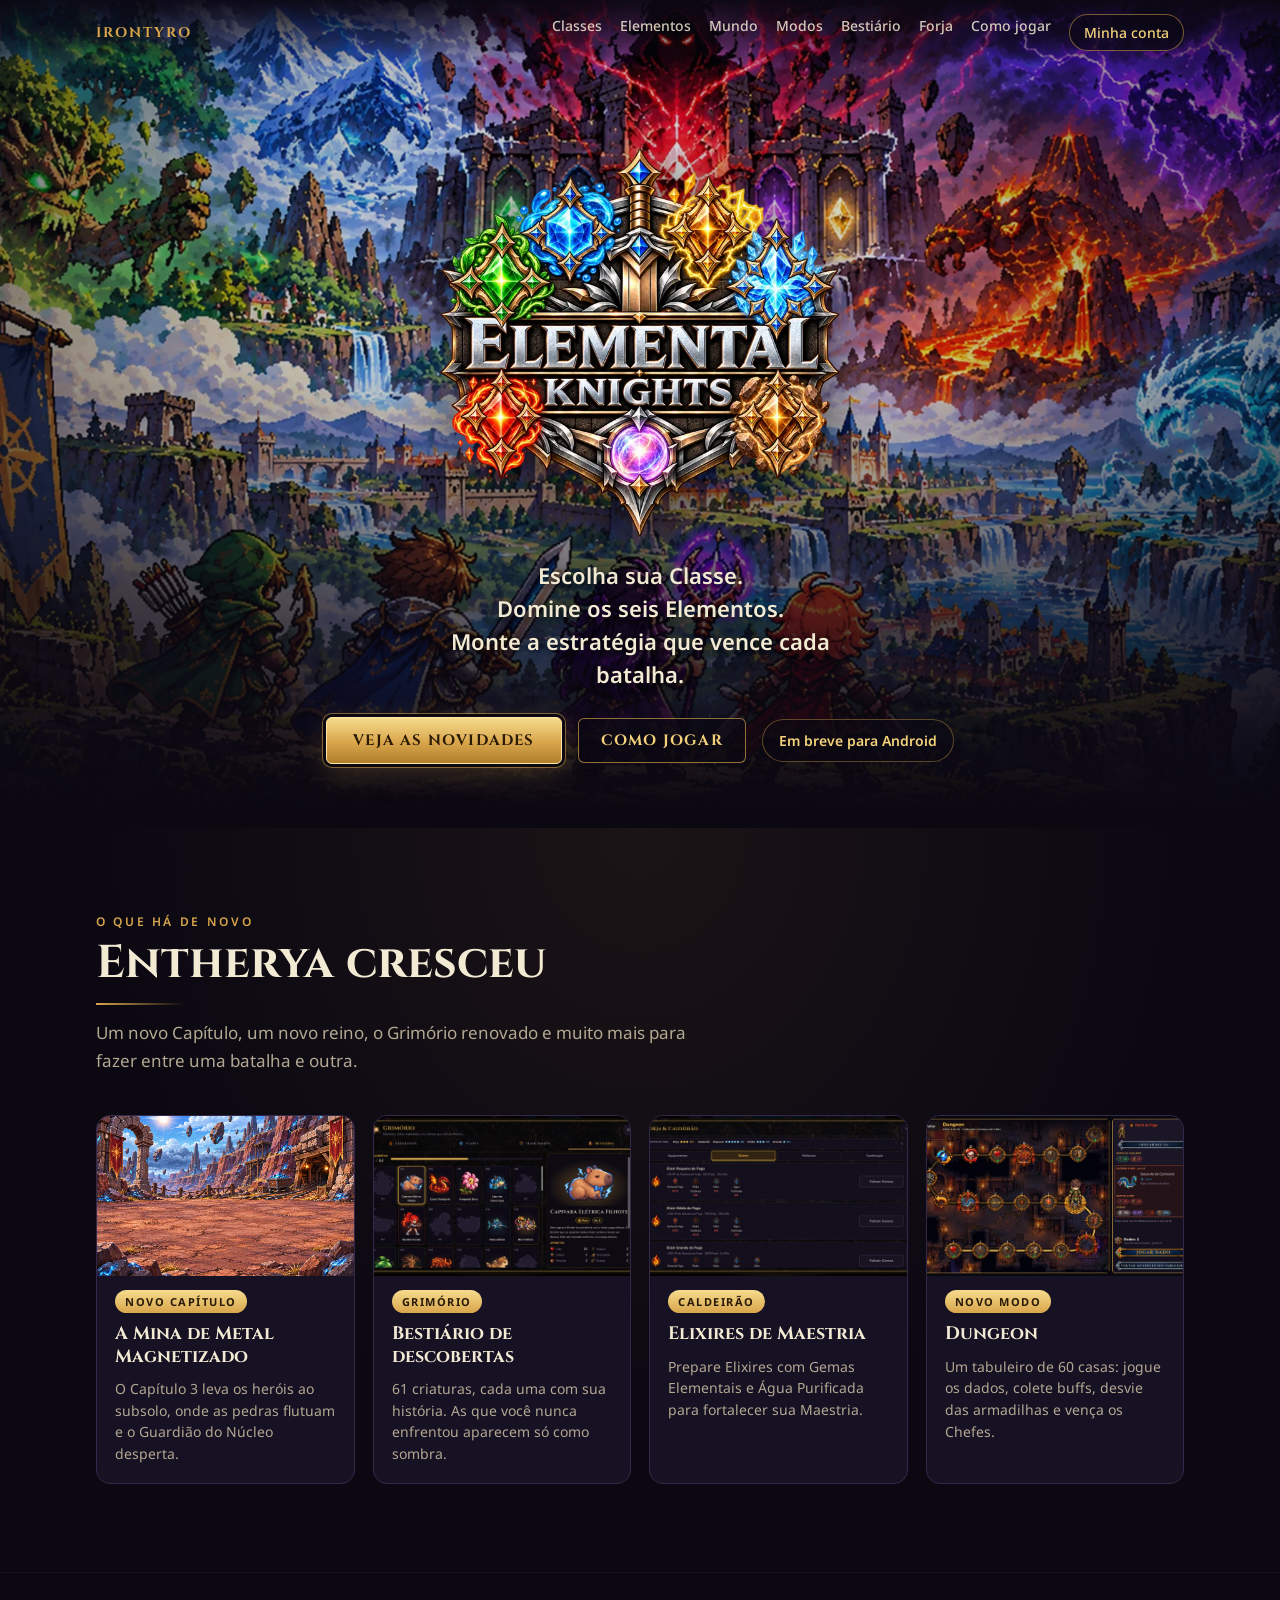
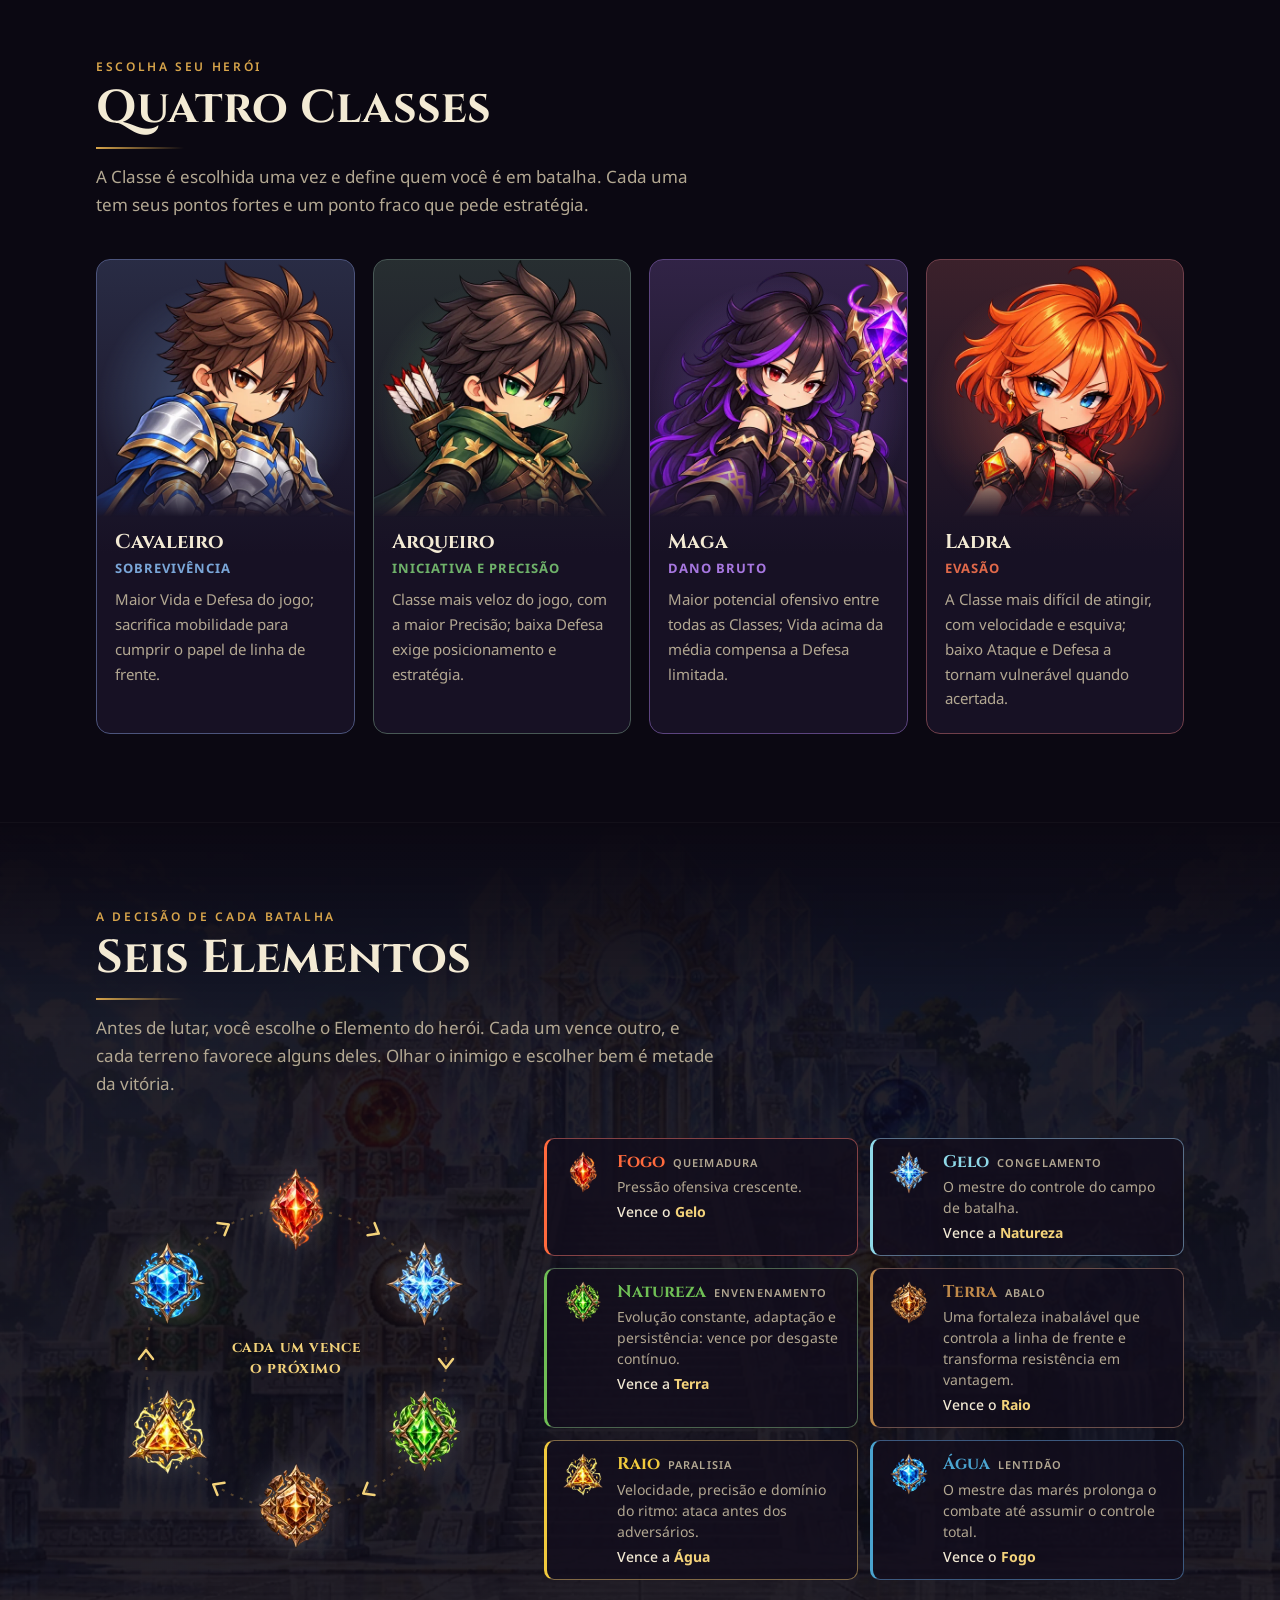
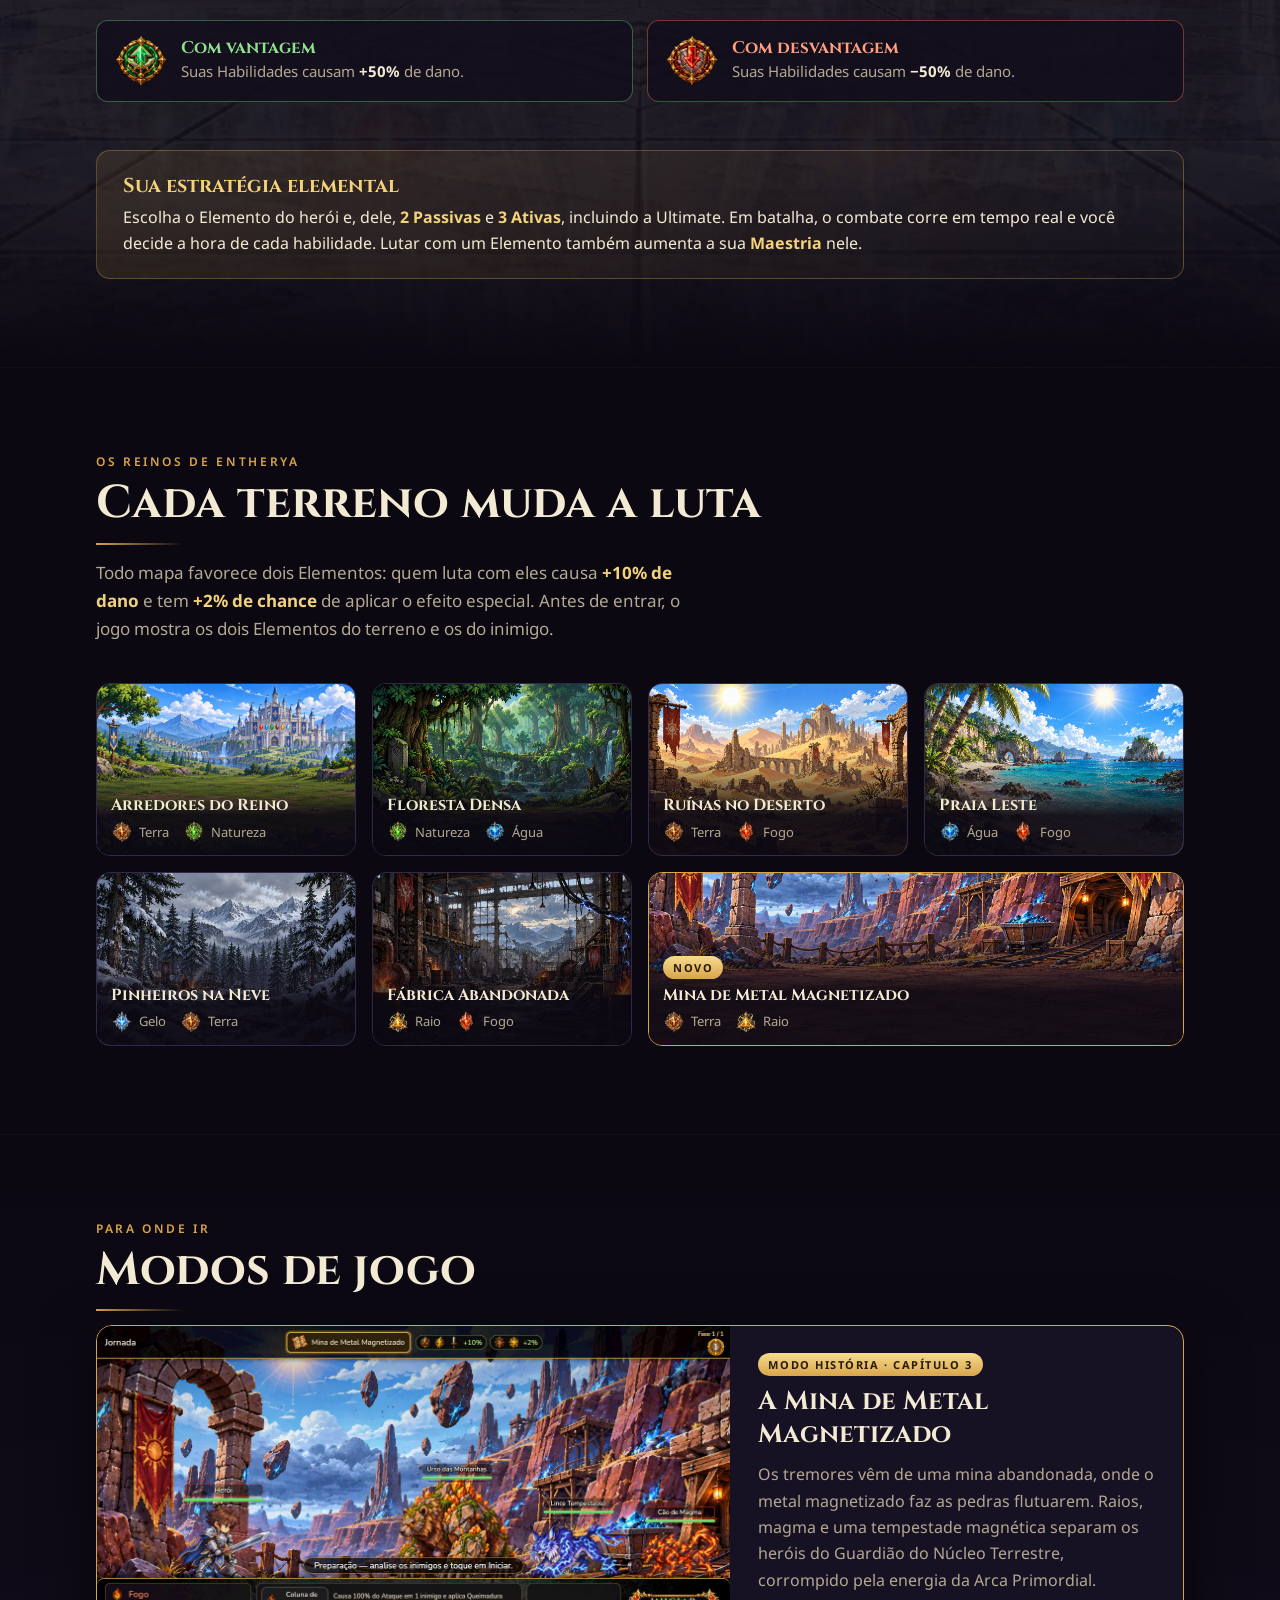
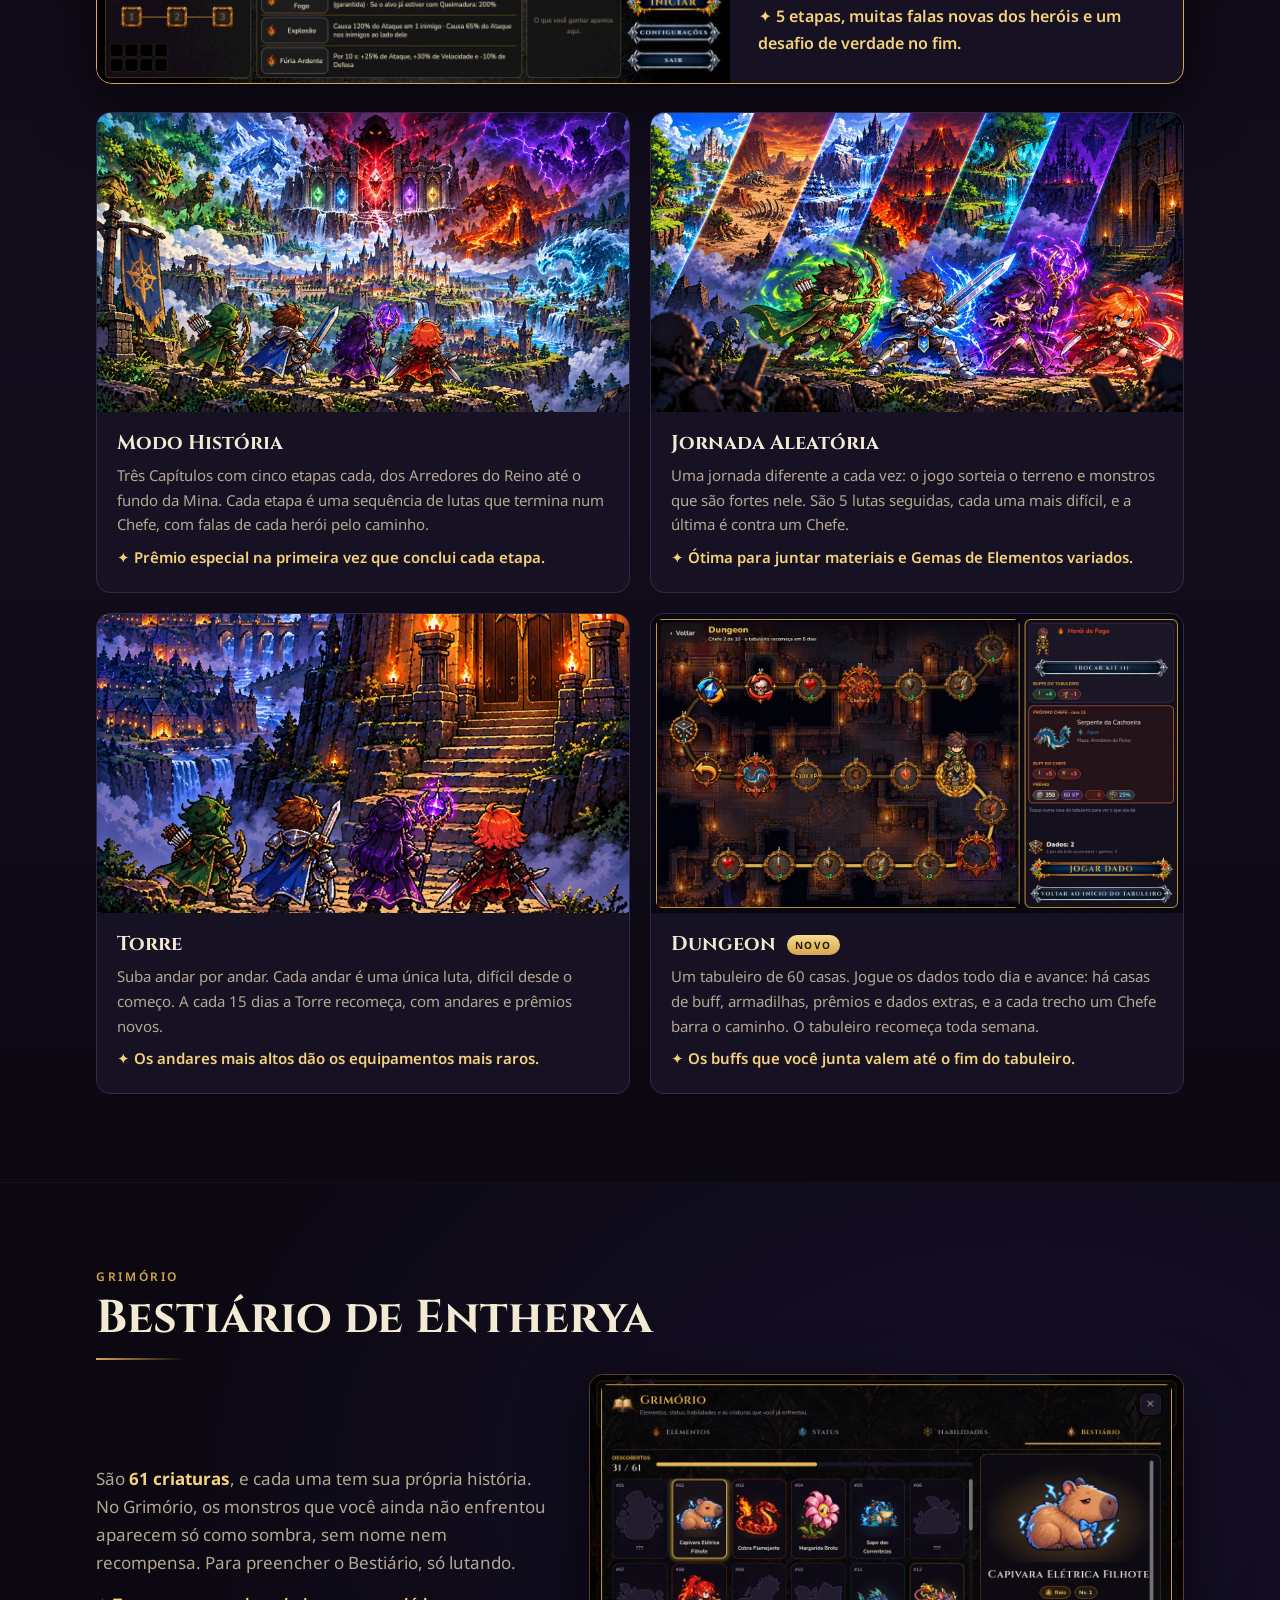
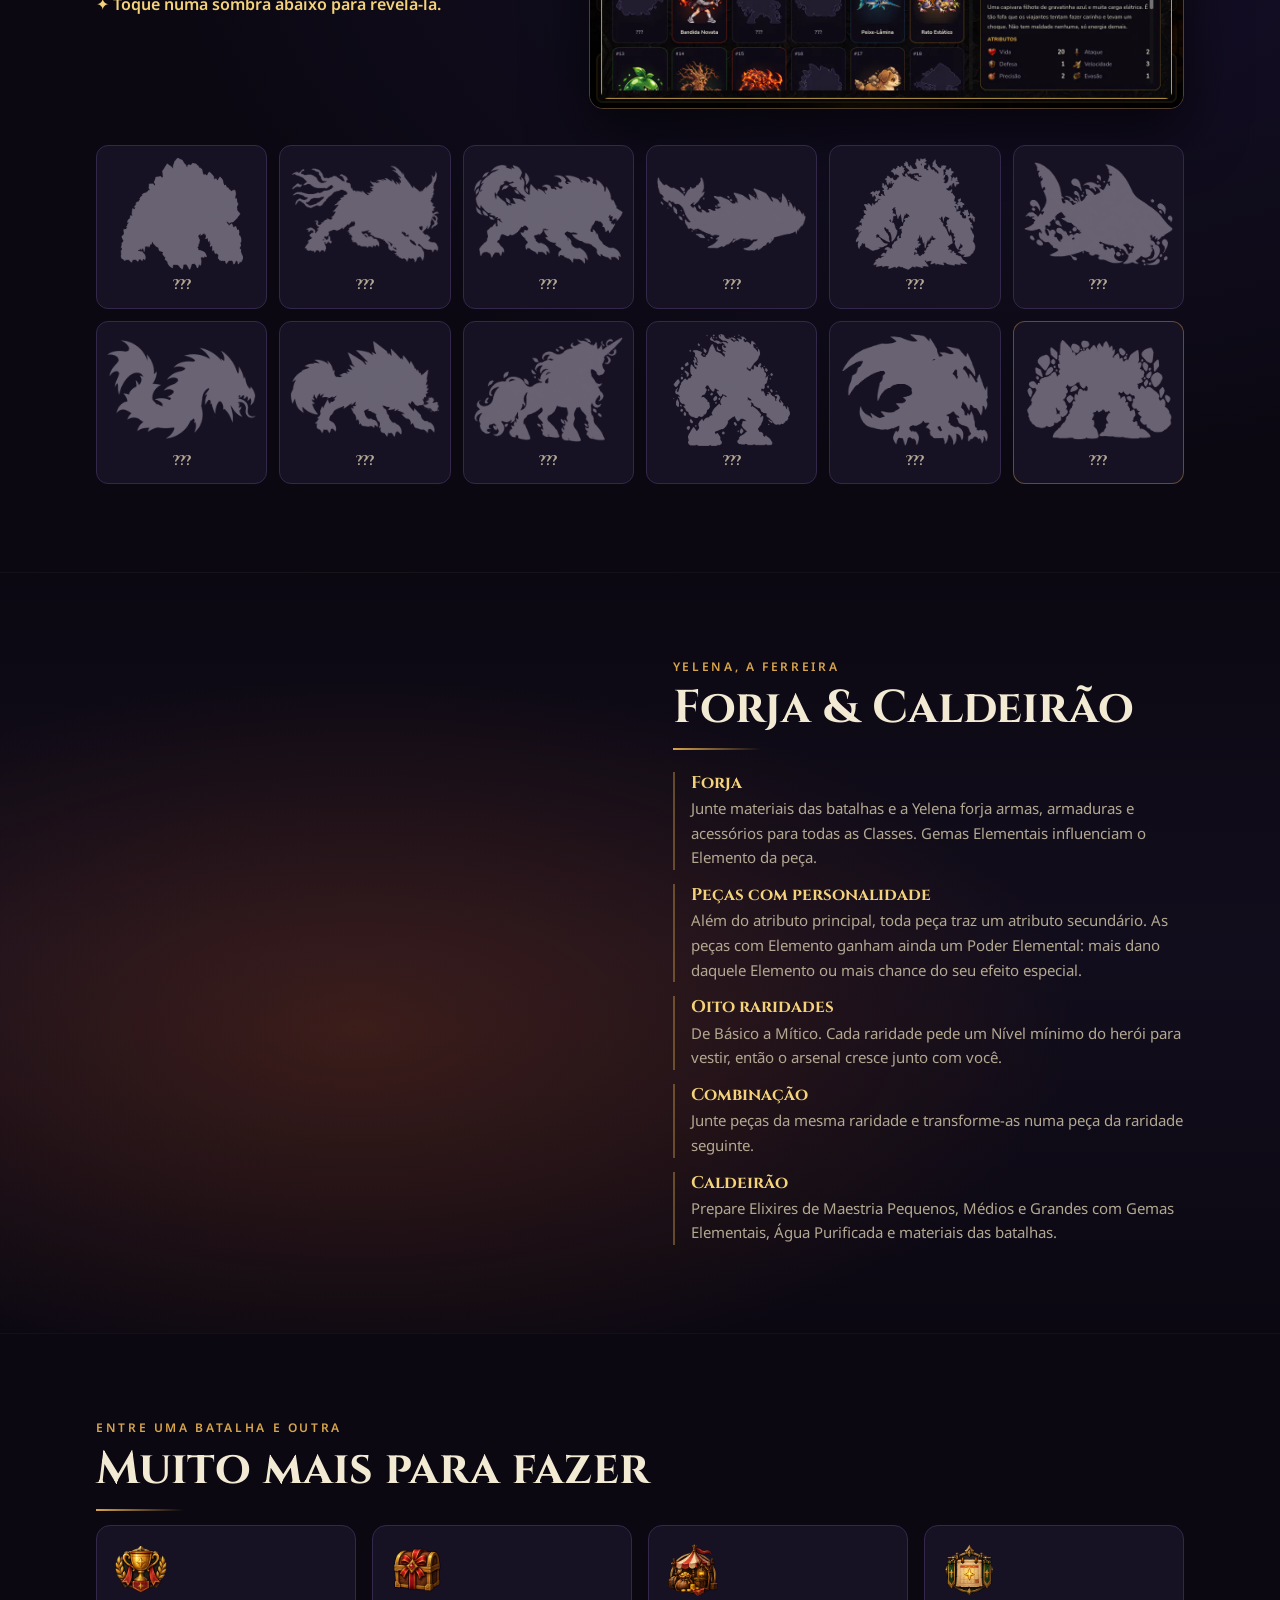
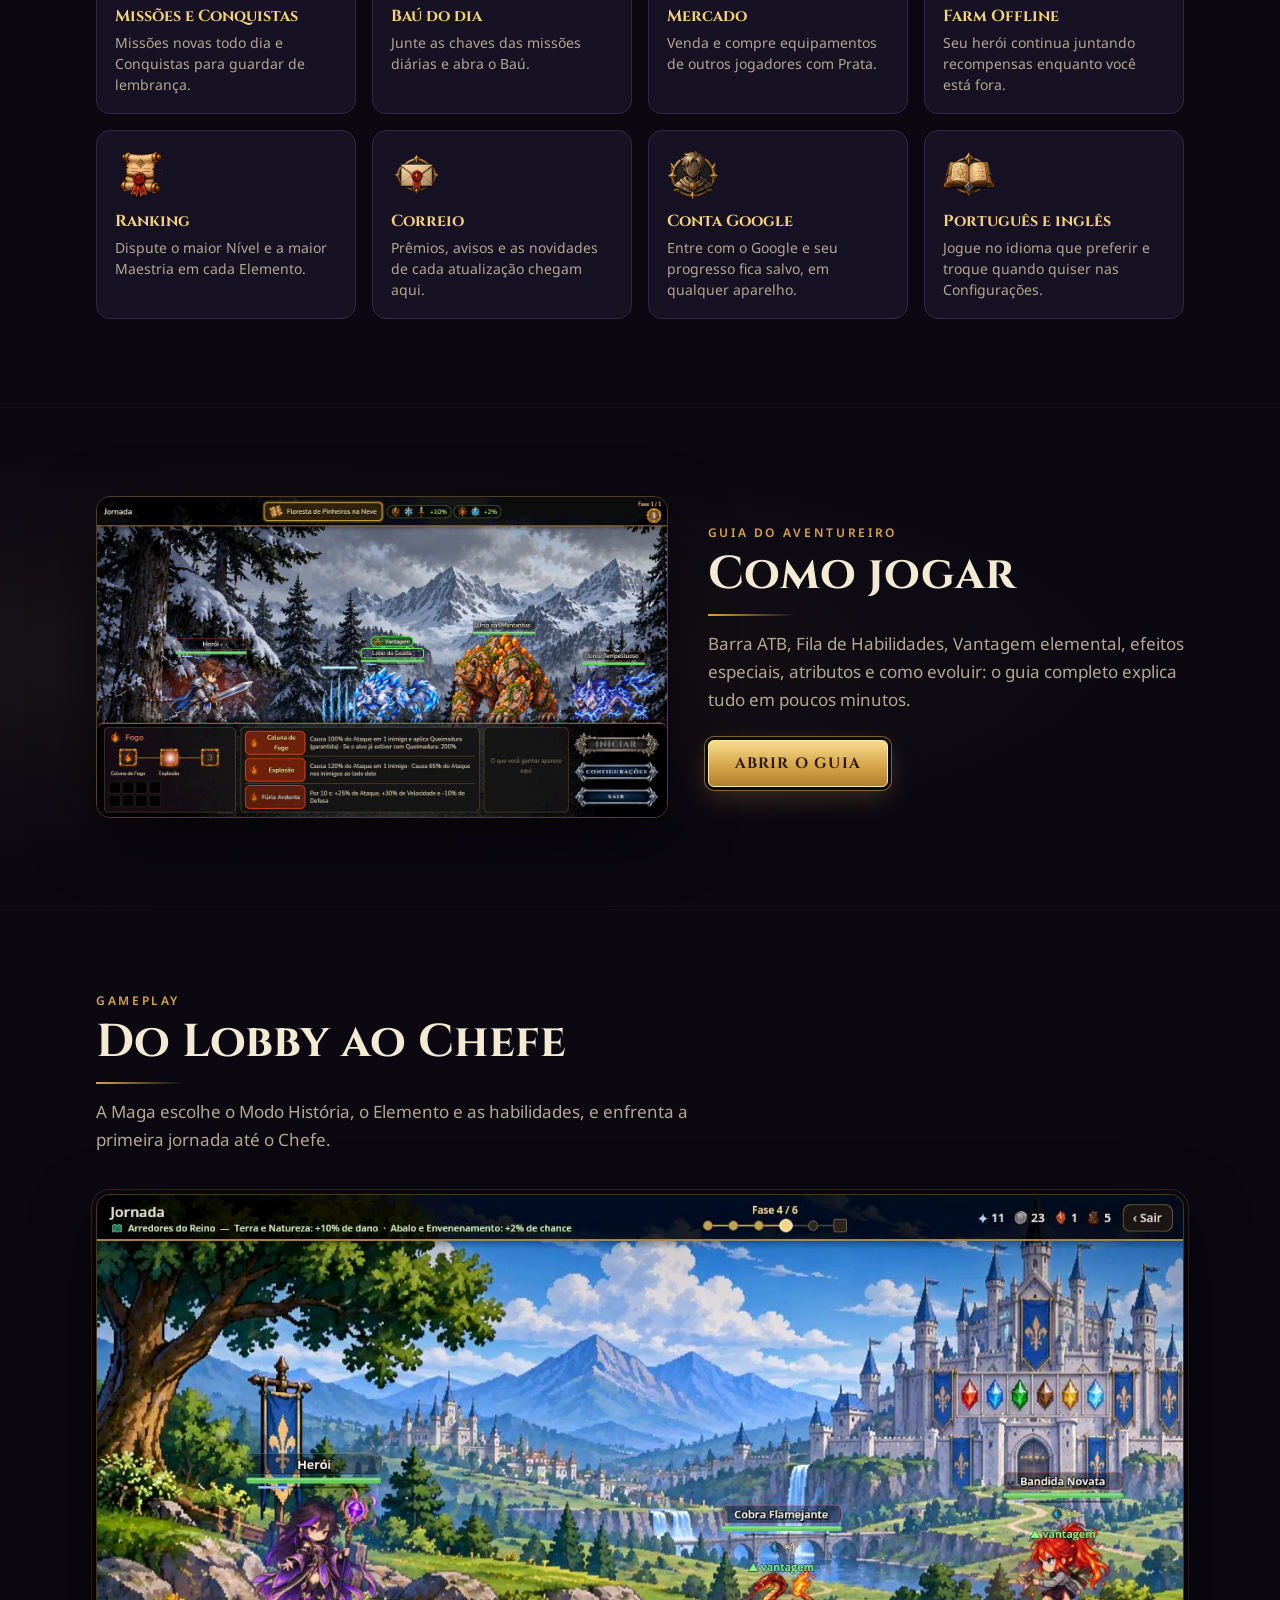
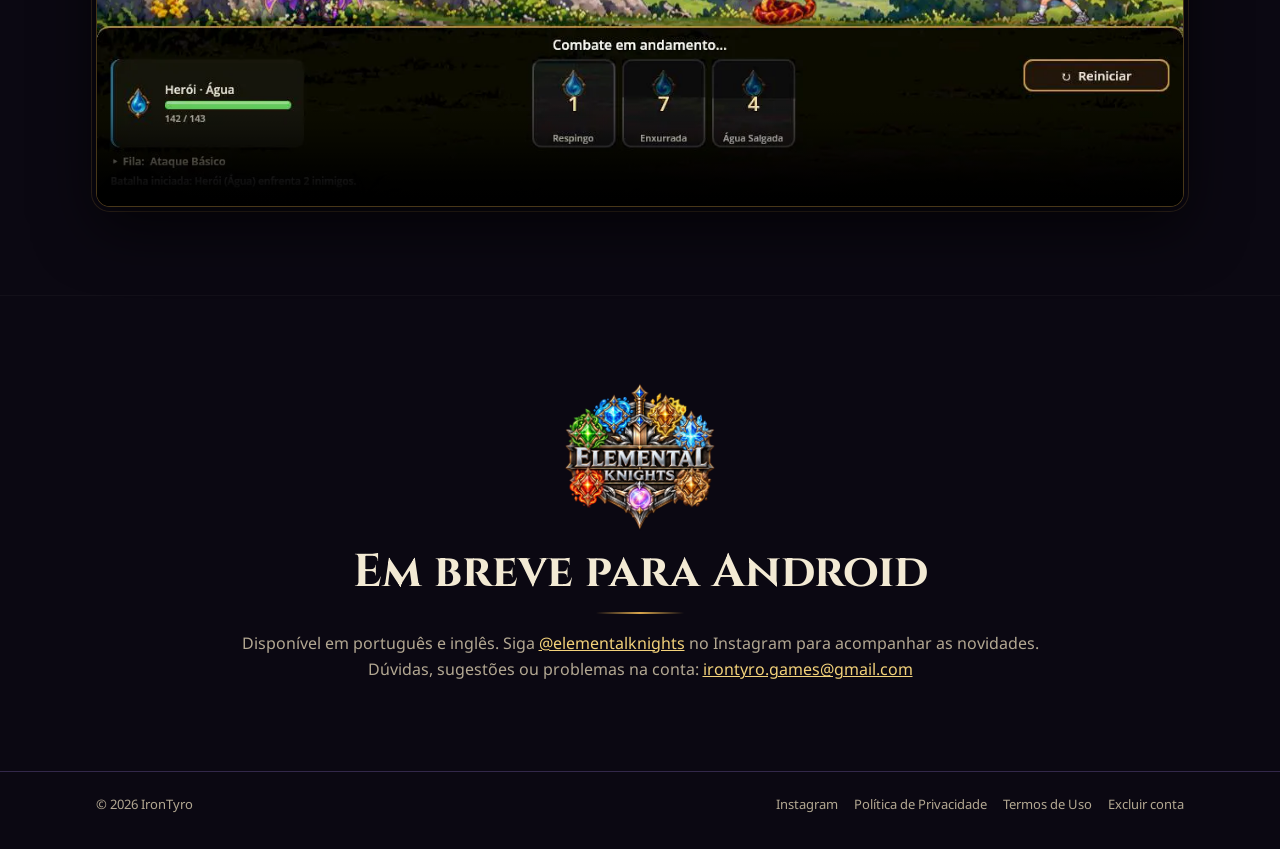
==== index.html @ 6a823ca9 "Site do Elemental Knights em elementalknights.com.br Cópia de irontyro.github.io/elemental-knights/ " ====
<!doctype html>
<html lang="pt-BR">
<head>
<meta charset="utf-8">
<meta name="viewport" content="width=device-width, initial-scale=1">
<title>Elemental Knights</title>
<meta name="description" content="Elemental Knights — RPG estratégico para Android. Escolha sua Classe, domine os seis Elementos, explore os reinos de Entherya e descubra cada criatura do Bestiário. Um jogo da IronTyro.">
<meta property="og:title" content="Elemental Knights">
<meta property="og:description" content="Escolha sua Classe, domine os seis Elementos e explore os reinos de Entherya. Um jogo da IronTyro.">
<meta property="og:image" content="https://elementalknights.com.br/img/keyart.webp">
<meta name="theme-color" content="#0b0812">
<link rel="icon" type="image/png" href="img/favicon.png">
<link rel="preconnect" href="https://fonts.googleapis.com">
<link rel="preconnect" href="https://fonts.gstatic.com" crossorigin>
<link rel="stylesheet" href="https://fonts.googleapis.com/css2?family=Cinzel:wght@600;700;900&family=Noto+Sans:wght@400;500;600;700&display=swap">
<link rel="stylesheet" href="ek.css?v=6">
</head>
<body>

<header class="topbar">
  <div class="wrap topbar-in">
    <a class="studio" href="https://irontyro.github.io/">IronTyro</a>
    <nav aria-label="Seções">
      <a href="#classes">Classes</a>
      <a href="#elementos">Elementos</a>
      <a href="#mundo">Mundo</a>
      <a href="#modos">Modos</a>
      <a href="#bestiario">Bestiário</a>
      <a href="#forja">Forja</a>
      <a href="como-jogar.html">Como jogar</a>
      <a class="nav-acct" href="conta/">Minha conta</a>
    </nav>
  </div>
</header>

<section class="hero" aria-label="Elemental Knights">
  <div class="hero-art" role="img" aria-label="Os quatro heróis diante dos reinos elementais"></div>
  <div class="hero-shade"></div>
  <div class="wrap hero-in">
    <img class="logo" src="img/logo.webp" width="640" height="629" alt="Elemental Knights">
    <p class="tagline">Escolha sua Classe. Domine os seis Elementos.<br>Monte a estratégia que vence cada batalha.</p>
    <div class="cta-row">
      <a class="cta" href="#novidades">Veja as novidades</a>
      <a class="cta-ghost" href="como-jogar.html">Como jogar</a>
      <span class="soon">Em breve para Android</span>
    </div>
  </div>
</section>

<main>

  <section id="novidades" class="band band-news">
    <div class="wrap">
      <p class="eyebrow">O que há de novo</p>
      <h2>Entherya cresceu</h2>
      <p class="intro">Um novo Capítulo, um novo reino, o Grimório renovado e muito mais para fazer entre uma batalha e outra.</p>
      <div class="news">
        <a class="news-card" href="#capitulo3">
          <img src="img/mapa_minametalmagnetizado.webp" alt="" loading="lazy">
          <span class="tag">Novo capítulo</span>
          <h3>A Mina de Metal Magnetizado</h3>
          <p>O Capítulo 3 leva os heróis ao subsolo, onde as pedras flutuam e o Guardião do Núcleo desperta.</p>
        </a>
        <a class="news-card" href="#bestiario">
          <img src="img/tela_best_grimorio.webp" alt="" loading="lazy">
          <span class="tag">Grimório</span>
          <h3>Bestiário de descobertas</h3>
          <p>61 criaturas, cada uma com sua história. As que você nunca enfrentou aparecem só como sombra.</p>
        </a>
        <a class="news-card" href="#forja">
          <img src="img/tela_elix_forja.webp" alt="" loading="lazy">
          <span class="tag">Caldeirão</span>
          <h3>Elixires de Maestria</h3>
          <p>Prepare Elixires com Gemas Elementais e Água Purificada para fortalecer sua Maestria.</p>
        </a>
        <a class="news-card" href="#modos">
          <img src="img/tela_dungeon_board.webp" alt="" loading="lazy">
          <span class="tag">Novo modo</span>
          <h3>Dungeon</h3>
          <p>Um tabuleiro de 60 casas: jogue os dados, colete buffs, desvie das armadilhas e vença os Chefes.</p>
        </a>
      </div>
    </div>
  </section>

  <section id="classes" class="band">
    <div class="wrap">
      <p class="eyebrow">Escolha seu herói</p>
      <h2>Quatro Classes</h2>
      <p class="intro">A Classe é escolhida uma vez e define quem você é em batalha. Cada uma tem seus pontos fortes e um ponto fraco que pede estratégia.</p>
      <div class="classes">
        <article class="hero-card" tabindex="0" style="--c:#7aa6d8">
          <div class="hero-pic"><img class="serio" src="img/busto_cavaleiro_serio.webp" alt="Cavaleiro" loading="lazy"><img class="alegre" src="img/busto_cavaleiro_alegre.webp" alt="" loading="lazy"></div>
          <h3>Cavaleiro</h3>
          <p class="role">Sobrevivência</p>
          <p>Maior Vida e Defesa do jogo; sacrifica mobilidade para cumprir o papel de linha de frente.</p>
        </article>
        <article class="hero-card" tabindex="0" style="--c:#6fb26a">
          <div class="hero-pic"><img class="serio" src="img/busto_arqueiro_serio.webp" alt="Arqueiro" loading="lazy"><img class="alegre" src="img/busto_arqueiro_alegre.webp" alt="" loading="lazy"></div>
          <h3>Arqueiro</h3>
          <p class="role">Iniciativa e precisão</p>
          <p>Classe mais veloz do jogo, com a maior Precisão; baixa Defesa exige posicionamento e estratégia.</p>
        </article>
        <article class="hero-card" tabindex="0" style="--c:#a777e0">
          <div class="hero-pic"><img class="serio" src="img/busto_maga_serio.webp" alt="Maga" loading="lazy"><img class="alegre" src="img/busto_maga_alegre.webp" alt="" loading="lazy"></div>
          <h3>Maga</h3>
          <p class="role">Dano bruto</p>
          <p>Maior potencial ofensivo entre todas as Classes; Vida acima da média compensa a Defesa limitada.</p>
        </article>
        <article class="hero-card" tabindex="0" style="--c:#e0694a">
          <div class="hero-pic"><img class="serio" src="img/busto_ladra_serio.webp" alt="Ladra" loading="lazy"><img class="alegre" src="img/busto_ladra_alegre.webp" alt="" loading="lazy"></div>
          <h3>Ladra</h3>
          <p class="role">Evasão</p>
          <p>A Classe mais difícil de atingir, com velocidade e esquiva; baixo Ataque e Defesa a tornam vulnerável quando acertada.</p>
        </article>
      </div>
    </div>
  </section>

  <section id="elementos" class="band band-temple">
    <div class="wrap">
      <p class="eyebrow">A decisão de cada batalha</p>
      <h2>Seis Elementos</h2>
      <p class="intro">Antes de lutar, você escolhe o Elemento do herói. Cada um vence outro, e cada terreno favorece alguns deles. Olhar o inimigo e escolher bem é metade da vitória.</p>

      <div class="elements">
        <div class="ring" aria-hidden="true">
          <svg class="ring-arrows" viewBox="0 0 400 400">
            <circle cx="200" cy="200" r="150" />
            <g class="chev">
              <path d="M0 -7 L9 0 L0 7" transform="rotate(30 200 200) translate(200 50)"/>
              <path d="M0 -7 L9 0 L0 7" transform="rotate(90 200 200) translate(200 50)"/>
              <path d="M0 -7 L9 0 L0 7" transform="rotate(150 200 200) translate(200 50)"/>
              <path d="M0 -7 L9 0 L0 7" transform="rotate(210 200 200) translate(200 50)"/>
              <path d="M0 -7 L9 0 L0 7" transform="rotate(270 200 200) translate(200 50)"/>
              <path d="M0 -7 L9 0 L0 7" transform="rotate(330 200 200) translate(200 50)"/>
            </g>
          </svg>
          <img class="gem g0" src="img/gema_fogo.webp" alt="">
          <img class="gem g1" src="img/gema_gelo.webp" alt="">
          <img class="gem g2" src="img/gema_natureza.webp" alt="">
          <img class="gem g3" src="img/gema_terra.webp" alt="">
          <img class="gem g4" src="img/gema_raio.webp" alt="">
          <img class="gem g5" src="img/gema_agua.webp" alt="">
          <p class="ring-hint">cada um vence<br>o próximo</p>
        </div>

        <ul class="el-list">
          <li style="--e:#ff6a3d"><img src="img/gema_fogo.webp" alt="" loading="lazy"><div><h3>Fogo <span>Queimadura</span></h3><p>Pressão ofensiva crescente.</p><p class="beats">Vence o <b>Gelo</b></p></div></li>
          <li style="--e:#8fd9e8"><img src="img/gema_gelo.webp" alt="" loading="lazy"><div><h3>Gelo <span>Congelamento</span></h3><p>O mestre do controle do campo de batalha.</p><p class="beats">Vence a <b>Natureza</b></p></div></li>
          <li style="--e:#6fbf55"><img src="img/gema_natureza.webp" alt="" loading="lazy"><div><h3>Natureza <span>Envenenamento</span></h3><p>Evolução constante, adaptação e persistência: vence por desgaste contínuo.</p><p class="beats">Vence a <b>Terra</b></p></div></li>
          <li style="--e:#c08a4a"><img src="img/gema_terra.webp" alt="" loading="lazy"><div><h3>Terra <span>Abalo</span></h3><p>Uma fortaleza inabalável que controla a linha de frente e transforma resistência em vantagem.</p><p class="beats">Vence o <b>Raio</b></p></div></li>
          <li style="--e:#f0c93d"><img src="img/gema_raio.webp" alt="" loading="lazy"><div><h3>Raio <span>Paralisia</span></h3><p>Velocidade, precisão e domínio do ritmo: ataca antes dos adversários.</p><p class="beats">Vence a <b>Água</b></p></div></li>
          <li style="--e:#4aa3cf"><img src="img/gema_agua.webp" alt="" loading="lazy"><div><h3>Água <span>Lentidão</span></h3><p>O mestre das marés prolonga o combate até assumir o controle total.</p><p class="beats">Vence o <b>Fogo</b></p></div></li>
        </ul>
      </div>

      <div class="matchup">
        <div class="mu mu-up"><img src="img/icone_ui_vantagem.webp" alt=""><p><b>Com vantagem</b>Suas Habilidades causam <strong>+50%</strong> de dano.</p></div>
        <div class="mu mu-down"><img src="img/icone_ui_desvantagem.webp" alt=""><p><b>Com desvantagem</b>Suas Habilidades causam <strong>−50%</strong> de dano.</p></div>
      </div>

      <div class="strategy">
        <h3>Sua estratégia elemental</h3>
        <p>Escolha o Elemento do herói e, dele, <b>2 Passivas</b> e <b>3 Ativas</b>, incluindo a Ultimate. Em batalha, o combate corre em tempo real e você decide a hora de cada habilidade. Lutar com um Elemento também aumenta a sua <b>Maestria</b> nele.</p>
      </div>
    </div>
  </section>

  <section id="mundo" class="band">
    <div class="wrap">
      <p class="eyebrow">Os reinos de Entherya</p>
      <h2>Cada terreno muda a luta</h2>
      <p class="intro">Todo mapa favorece dois Elementos: quem luta com eles causa <b>+10% de dano</b> e tem <b>+2% de chance</b> de aplicar o efeito especial. Antes de entrar, o jogo mostra os dois Elementos do terreno e os do inimigo.</p>
      <div class="realms">
        <article class="realm"><img src="img/mapa_arredoresreino.webp" alt="Arredores do Reino" loading="lazy"><div class="realm-body"><h3>Arredores do Reino</h3><p class="pair"><img src="img/gema_terra.webp" alt="">Terra <img src="img/gema_natureza.webp" alt="">Natureza</p></div></article>
        <article class="realm"><img src="img/mapa_florestadensa.webp" alt="Floresta Densa" loading="lazy"><div class="realm-body"><h3>Floresta Densa</h3><p class="pair"><img src="img/gema_natureza.webp" alt="">Natureza <img src="img/gema_agua.webp" alt="">Água</p></div></article>
        <article class="realm"><img src="img/mapa_ruinasdeserto.webp" alt="Ruínas no Deserto" loading="lazy"><div class="realm-body"><h3>Ruínas no Deserto</h3><p class="pair"><img src="img/gema_terra.webp" alt="">Terra <img src="img/gema_fogo.webp" alt="">Fogo</p></div></article>
        <article class="realm"><img src="img/mapa_praialeste.webp" alt="Praia Leste" loading="lazy"><div class="realm-body"><h3>Praia Leste</h3><p class="pair"><img src="img/gema_agua.webp" alt="">Água <img src="img/gema_fogo.webp" alt="">Fogo</p></div></article>
        <article class="realm"><img src="img/mapa_florestapinheirosnaneve.webp" alt="Floresta de Pinheiros na Neve" loading="lazy"><div class="realm-body"><h3>Pinheiros na Neve</h3><p class="pair"><img src="img/gema_gelo.webp" alt="">Gelo <img src="img/gema_terra.webp" alt="">Terra</p></div></article>
        <article class="realm"><img src="img/mapa_fabricaabandonada.webp" alt="Fábrica Abandonada" loading="lazy"><div class="realm-body"><h3>Fábrica Abandonada</h3><p class="pair"><img src="img/gema_raio.webp" alt="">Raio <img src="img/gema_fogo.webp" alt="">Fogo</p></div></article>
        <article class="realm realm-new"><img src="img/mapa_minametalmagnetizado.webp" alt="Mina de Metal Magnetizado" loading="lazy"><div class="realm-body"><span class="tag">Novo</span><h3>Mina de Metal Magnetizado</h3><p class="pair"><img src="img/gema_terra.webp" alt="">Terra <img src="img/gema_raio.webp" alt="">Raio</p></div></article>
      </div>
    </div>
  </section>

  <section id="modos" class="band band-modes">
    <div class="wrap">
      <p class="eyebrow">Para onde ir</p>
      <h2>Modos de jogo</h2>

      <div id="capitulo3" class="chapter">
        <img src="img/tela_lineup.webp" alt="Batalha na Mina de Metal Magnetizado contra o Urso das Montanhas, o Lince Tempestuoso e o Cão de Magma" loading="lazy">
        <div class="chapter-text">
          <span class="tag">Modo História · Capítulo 3</span>
          <h3>A Mina de Metal Magnetizado</h3>
          <p>Os tremores vêm de uma mina abandonada, onde o metal magnetizado faz as pedras flutuarem. Raios, magma e uma tempestade magnética separam os heróis do Guardião do Núcleo Terrestre, corrompido pela energia da Arca Primordial.</p>
          <p class="gain">5 etapas, muitas falas novas dos heróis e um desafio de verdade no fim.</p>
        </div>
      </div>

      <div class="modes">
        <article class="mode">
          <img src="img/modo_historia.webp" alt="Modo História" loading="lazy">
          <div class="mode-body">
            <h3>Modo História</h3>
            <p>Três Capítulos com cinco etapas cada, dos Arredores do Reino até o fundo da Mina. Cada etapa é uma sequência de lutas que termina num Chefe, com falas de cada herói pelo caminho.</p>
            <p class="gain">Prêmio especial na primeira vez que conclui cada etapa.</p>
          </div>
        </article>
        <article class="mode">
          <img src="img/modo_aleatoria.webp" alt="Jornada Aleatória" loading="lazy">
          <div class="mode-body">
            <h3>Jornada Aleatória</h3>
            <p>Uma jornada diferente a cada vez: o jogo sorteia o terreno e monstros que são fortes nele. São 5 lutas seguidas, cada uma mais difícil, e a última é contra um Chefe.</p>
            <p class="gain">Ótima para juntar materiais e Gemas de Elementos variados.</p>
          </div>
        </article>
        <article class="mode">
          <img src="img/modo_torre.webp" alt="Torre" loading="lazy">
          <div class="mode-body">
            <h3>Torre</h3>
            <p>Suba andar por andar. Cada andar é uma única luta, difícil desde o começo. A cada 15 dias a Torre recomeça, com andares e prêmios novos.</p>
            <p class="gain">Os andares mais altos dão os equipamentos mais raros.</p>
          </div>
        </article>
        <article class="mode">
          <img src="img/tela_dungeon_board.webp" alt="Tabuleiro da Dungeon" loading="lazy">
          <div class="mode-body">
            <h3>Dungeon <span class="tag tag-inline">Novo</span></h3>
            <p>Um tabuleiro de 60 casas. Jogue os dados todo dia e avance: há casas de buff, armadilhas, prêmios e dados extras, e a cada trecho um Chefe barra o caminho. O tabuleiro recomeça toda semana.</p>
            <p class="gain">Os buffs que você junta valem até o fim do tabuleiro.</p>
          </div>
        </article>
      </div>
    </div>
  </section>

  <section id="bestiario" class="band band-bestiary">
    <div class="wrap">
      <p class="eyebrow">Grimório</p>
      <h2>Bestiário de Entherya</h2>
      <div class="bestiary">
        <div class="bestiary-text">
          <p class="intro">São <b>61 criaturas</b>, e cada uma tem sua própria história. No Grimório, os monstros que você ainda não enfrentou aparecem só como sombra, sem nome nem recompensa. Para preencher o Bestiário, só lutando.</p>
          <p class="hint">Toque numa sombra abaixo para revelá-la.</p>
        </div>
        <img class="bestiary-shot" src="img/tela_best_grimorio.webp" alt="Bestiário no Grimório, com metade das criaturas descobertas e o resto em silhueta" loading="lazy">
      </div>
      <div class="beasts">
        <button class="beast" type="button" style="--e:#c08a4a"><img src="img/monstro_ursomontanha.webp" alt=""><span class="b-name">Urso das Montanhas</span><span class="b-lore">Hiberna dentro das montanhas por tanto tempo que a rocha cresce em seu dorso. Quando acorda com fome, desce as encostas como uma avalanche.</span></button>
        <button class="beast" type="button" style="--e:#f0c93d"><img src="img/monstro_lincetempestuoso.webp" alt=""><span class="b-name">Lince Tempestuoso</span><span class="b-lore">Rápido como um relâmpago e igualmente imprevisível. Poucos conseguem vê-lo antes do primeiro choque.</span></button>
        <button class="beast" type="button" style="--e:#ff6a3d"><img src="img/monstro_caomagma.webp" alt=""><span class="b-name">Cão de Magma</span><span class="b-lore">Ronda as bordas dos vulcões farejando calor. Dentro de sua boca arde uma pequena fornalha.</span></button>
        <button class="beast" type="button" style="--e:#8fd9e8"><img src="img/monstro_baleiaglacial.webp" alt=""><span class="b-name">Baleia Glacial</span><span class="b-lore">Nada entre os mares congelados do norte. Os pescadores contam que, quando ela aparece, o inverno chega mais cedo.</span></button>
        <button class="beast" type="button" style="--e:#6fbf55"><img src="img/monstro_entancestral.webp" alt=""><span class="b-name">Ent Ancestral</span><span class="b-lore">Um dos guardiões mais antigos das florestas de Entherya. Pensa por estações inteiras, mas, quando desperta, a mata toda responde.</span></button>
        <button class="beast" type="button" style="--e:#4aa3cf"><img src="img/monstro_tubarao.webp" alt=""><span class="b-name">Tubarão Rei</span><span class="b-lore">O senhor das águas rasas da Praia Leste. Patrulha a costa e não tolera intrusos em seu território.</span></button>
        <button class="beast" type="button" style="--e:#4aa3cf"><img src="img/monstro_serpentecachoeira.webp" alt=""><span class="b-name">Serpente da Cachoeira</span><span class="b-lore">Vive escondida atrás das quedas d'água. Quem mora na beira do rio deixa oferendas para que ela não suba a correnteza.</span></button>
        <button class="beast" type="button" style="--e:#8fd9e8"><img src="img/monstro_lobogeada.webp" alt=""><span class="b-name">Lobo da Geada</span><span class="b-lore">Caça em matilha nas noites mais frias, guiado pelo brilho azul dos próprios olhos.</span></button>
        <button class="beast" type="button" style="--e:#6fbf55"><img src="img/monstro_unicornio.webp" alt=""><span class="b-name">Unicórnio da Floresta</span><span class="b-lore">Raro e orgulhoso, só se mostra nas matas mais preservadas. A energia sombria o deixou desconfiado de qualquer forasteiro.</span></button>
        <button class="beast" type="button" style="--e:#ff6a3d"><img src="img/monstro_elementalfogo.webp" alt=""><span class="b-name">Elemental de Fogo</span><span class="b-lore">Dizem que, quando os Elementais de Fogo aparecem, o mundo está à beira de uma grande mudança.</span></button>
        <button class="beast" type="button" style="--e:#8fd9e8"><img src="img/monstro_garguladegelo.webp" alt=""><span class="b-name">Gárgula de Gelo</span><span class="b-lore">Dorme imóvel no alto das ruínas, confundida com uma estátua congelada, até o frio aumentar.</span></button>
        <button class="beast beast-boss" type="button" style="--e:#c08a4a"><img src="img/monstro_guardiaonucleoterrestre.webp" alt=""><span class="b-name">Guardião do Núcleo Terrestre</span><span class="b-lore">Um colosso nascido no coração das montanhas. Com o equilíbrio rompido, subiu à superfície pela primeira vez em séculos.</span></button>
      </div>
    </div>
  </section>

  <section id="forja" class="band band-forge">
    <div class="wrap forge">
      <div class="forge-art" aria-label="Yelena, a ferreira, martelando na bigorna" role="img">
        <div class="smith">
          <img class="f f1" src="img/yelena_action1.webp" alt="">
          <img class="f f2" src="img/yelena_action2.webp" alt="">
          <img class="f f3" src="img/yelena_action3.webp" alt="">
          <img class="f f4" src="img/yelena_action4.webp" alt="">
        </div>
        <div class="embers"><i></i><i></i><i></i><i></i><i></i><i></i><i></i><i></i></div>
      </div>
      <div class="forge-text">
        <p class="eyebrow">Yelena, a ferreira</p>
        <h2>Forja &amp; Caldeirão</h2>
        <ul class="feats">
          <li><b>Forja</b><span>Junte materiais das batalhas e a Yelena forja armas, armaduras e acessórios para todas as Classes. Gemas Elementais influenciam o Elemento da peça.</span></li>
          <li><b>Peças com personalidade</b><span>Além do atributo principal, toda peça traz um atributo secundário. As peças com Elemento ganham ainda um Poder Elemental: mais dano daquele Elemento ou mais chance do seu efeito especial.</span></li>
          <li><b>Oito raridades</b><span>De Básico a Mítico. Cada raridade pede um Nível mínimo do herói para vestir, então o arsenal cresce junto com você.</span></li>
          <li><b>Combinação</b><span>Junte peças da mesma raridade e transforme-as numa peça da raridade seguinte.</span></li>
          <li><b>Caldeirão</b><span>Prepare Elixires de Maestria Pequenos, Médios e Grandes com Gemas Elementais, Água Purificada e materiais das batalhas.</span></li>
        </ul>
      </div>
    </div>
  </section>

  <section id="mais" class="band">
    <div class="wrap">
      <p class="eyebrow">Entre uma batalha e outra</p>
      <h2>Muito mais para fazer</h2>
      <div class="extras">
        <div class="extra"><img src="img/icone_mod_conquistas.webp" alt=""><h3>Missões e Conquistas</h3><p>Missões novas todo dia e Conquistas para guardar de lembrança.</p></div>
        <div class="extra"><img src="img/icone_mod_login.webp" alt=""><h3>Baú do dia</h3><p>Junte as chaves das missões diárias e abra o Baú.</p></div>
        <div class="extra"><img src="img/icone_mod_loja.webp" alt=""><h3>Mercado</h3><p>Venda e compre equipamentos de outros jogadores com Prata.</p></div>
        <div class="extra"><img src="img/icone_mod_calendario.webp" alt=""><h3>Farm Offline</h3><p>Seu herói continua juntando recompensas enquanto você está fora.</p></div>
        <div class="extra"><img src="img/icone_mod_missoes.webp" alt=""><h3>Ranking</h3><p>Dispute o maior Nível e a maior Maestria em cada Elemento.</p></div>
        <div class="extra"><img src="img/icone_mod_correio.webp" alt=""><h3>Correio</h3><p>Prêmios, avisos e as novidades de cada atualização chegam aqui.</p></div>
        <div class="extra"><img src="img/icone_mod_perfil.webp" alt=""><h3>Conta Google</h3><p>Entre com o Google e seu progresso fica salvo, em qualquer aparelho.</p></div>
        <div class="extra"><img src="img/icone_mod_grimorio.webp" alt=""><h3>Português e inglês</h3><p>Jogue no idioma que preferir e troque quando quiser nas Configurações.</p></div>
      </div>
    </div>
  </section>

  <section id="tutorial" class="band band-howto">
    <div class="wrap howto">
      <img src="img/tut_batalha.webp" alt="Batalha com a Fila de Habilidades e o selo de Vantagem" loading="lazy">
      <div>
        <p class="eyebrow">Guia do aventureiro</p>
        <h2>Como jogar</h2>
        <p class="intro">Barra ATB, Fila de Habilidades, Vantagem elemental, efeitos especiais, atributos e como evoluir: o guia completo explica tudo em poucos minutos.</p>
        <a class="cta" href="como-jogar.html">Abrir o guia</a>
      </div>
    </div>
  </section>

  <section id="gameplay" class="band">
    <div class="wrap">
      <p class="eyebrow">Gameplay</p>
      <h2>Do Lobby ao Chefe</h2>
      <p class="intro">A Maga escolhe o Modo História, o Elemento e as habilidades, e enfrenta a primeira jornada até o Chefe.</p>
      <div class="video">
        <video controls preload="none" playsinline poster="img/gameplay_poster.webp" width="1280" height="720">
          <source src="img/gameplay.mp4" type="video/mp4">
        </video>
      </div>
    </div>
  </section>

  <section class="band band-last">
    <div class="wrap closing">
      <img src="img/logo.webp" alt="" class="closing-logo" loading="lazy">
      <h2>Em breve para Android</h2>
      <p>Disponível em português e inglês. Siga <a href="https://www.instagram.com/elementalknights/">@elementalknights</a> no Instagram para acompanhar as novidades.<br>Dúvidas, sugestões ou problemas na conta: <a href="mailto:irontyro.games@gmail.com">irontyro.games@gmail.com</a></p>
    </div>
  </section>

</main>

<footer class="foot">
  <div class="wrap foot-in">
    <span>© 2026 IronTyro</span>
    <nav aria-label="Documentos">
      <a href="https://www.instagram.com/elementalknights/">Instagram</a>
      <a href="https://irontyro.github.io/privacidade.html">Política de Privacidade</a>
      <a href="https://irontyro.github.io/termos.html">Termos de Uso</a>
      <a href="https://irontyro.github.io/excluir-conta.html">Excluir conta</a>
    </nav>
  </div>
</footer>

<script>
  // Bestiário: cada sombra se revela ao ser tocada (e fica revelada)
  document.querySelectorAll('.beast').forEach(function (b) {
    b.setAttribute('aria-label', 'Criatura desconhecida, toque para revelar');
    b.addEventListener('click', function () {
      b.classList.add('seen');
      b.setAttribute('aria-label', b.querySelector('.b-name').textContent);
    });
  });
</script>
</body>
</html>
---- ek.css ----
/* Elemental Knights — página do jogo no site da IronTyro.
   Um mundo só (noite + ouro, como o jogo): tema escuro de propósito. */
:root {
  --night: #0b0812;
  --night-2: #120d1c;
  --surface: #171124;
  --rule: #33284a;
  --gold: #d8a54b;
  --gold-hi: #f3d27a;
  --ink: #f3ead4;
  --muted: #b3a892;
  --display: "Cinzel", "Trajan Pro", Georgia, serif;
  --body: "Noto Sans", "Segoe UI", system-ui, -apple-system, Roboto, sans-serif;
}
* { box-sizing: border-box; }
html { scroll-behavior: smooth; }
body {
  margin: 0;
  background: var(--night);
  color: var(--ink);
  font: 16px/1.65 var(--body);
  -webkit-font-smoothing: antialiased;
}
img { max-width: 100%; display: block; }
a { color: var(--gold-hi); }
.wrap { max-width: 1120px; margin: 0 auto; padding: 0 16px; }

/* --- barra do topo */
.topbar {
  position: fixed; inset: 0 0 auto 0; z-index: 10;
  background: linear-gradient(#0b0812ee, #0b081200);
}
.topbar-in { display: flex; align-items: center; gap: 20px; padding-top: 14px; padding-bottom: 14px; }
.studio {
  font: 700 14px/1 var(--display); letter-spacing: .14em; text-transform: uppercase;
  color: var(--gold); text-decoration: none;
}
.topbar nav { display: flex; gap: 18px; margin-left: auto; flex-wrap: wrap; }
.topbar nav a { color: var(--ink); text-decoration: none; font-size: 14px; font-weight: 500; opacity: .85; }
.topbar nav a:hover, .topbar nav a:focus-visible { color: var(--gold-hi); opacity: 1; }
/* "Minha conta" fica sempre à vista (no celular, só ele) */
.topbar nav a.nav-acct {
  color: var(--gold-hi); opacity: 1; border: 1px solid #d8a54b88; border-radius: 999px;
  padding: 6px 14px; background: #0b0812aa;
}
.topbar nav a.nav-acct:hover, .topbar nav a.nav-acct:focus-visible { border-color: var(--gold-hi); }
@media (max-width: 640px) { .topbar nav a:not(.nav-acct) { display: none; } }

/* --- herói */
.hero { position: relative; min-height: min(92vh, 900px); display: grid; align-items: end; overflow: hidden; }
.hero-art {
  position: absolute; inset: 0;
  background: url(img/keyart.webp) center 30% / cover no-repeat;
  transform: scale(1.04);
  animation: drift 26s ease-in-out infinite alternate;
}
.hero-shade {
  position: absolute; inset: 0;
  background:
    radial-gradient(ellipse at 50% 38%, #0b081200 0%, #0b081255 55%, #0b0812cc 100%),
    linear-gradient(#0b081200 45%, #0b0812 98%);
}
.hero-in { position: relative; text-align: center; padding-top: 120px; padding-bottom: 64px; }
.logo { width: min(400px, 74vw); height: auto; margin: 0 auto; filter: drop-shadow(0 10px 30px #000a); }
.tagline {
  font: 600 clamp(17px, 2.4vw, 22px)/1.5 var(--body);
  margin: 18px auto 26px; max-width: 34ch; text-wrap: balance;
  text-shadow: 0 2px 12px #000;
}
.cta-row { display: flex; gap: 16px; justify-content: center; align-items: center; flex-wrap: wrap; }
.cta {
  font: 700 15px/1 var(--display); letter-spacing: .08em; text-transform: uppercase;
  color: #2a1a06; text-decoration: none;
  background: linear-gradient(#f6dc8e, #d8a54b 55%, #b07f2c);
  border: 1px solid #ffe7a8; border-radius: 6px;
  padding: 15px 26px;
  box-shadow: 0 0 0 3px #0b0812, 0 0 0 4px #d8a54b88, 0 8px 28px #d8a54b44;
}
.cta:hover, .cta:focus-visible { filter: brightness(1.08); }
.cta-ghost {
  font: 700 15px/1 var(--display); letter-spacing: .08em; text-transform: uppercase;
  color: var(--gold-hi); text-decoration: none; border: 1px solid #d8a54baa; border-radius: 6px;
  padding: 14px 22px; background: #0b0812aa;
}
.cta-ghost:hover, .cta-ghost:focus-visible { border-color: var(--gold-hi); background: #1a1328cc; }
.soon {
  font-size: 14px; font-weight: 600; color: var(--gold-hi);
  border: 1px solid #d8a54b66; border-radius: 999px; padding: 9px 16px; background: #0b0812aa;
}
@keyframes drift { from { transform: scale(1.04); } to { transform: scale(1.1) translateY(-1.5%); } }

/* --- seções */
.band { padding: 88px 0; position: relative; }
.band + .band { border-top: 1px solid #ffffff08; }
.eyebrow {
  font: 600 12px/1 var(--body); letter-spacing: .22em; text-transform: uppercase;
  color: var(--gold); margin: 0 0 10px;
}
h2 {
  font: 700 clamp(30px, 4.4vw, 46px)/1.1 var(--display);
  margin: 0 0 14px; color: var(--ink); text-wrap: balance;
}
h2::after {
  content: ""; display: block; width: 88px; height: 2px; margin-top: 14px;
  background: linear-gradient(90deg, var(--gold), #d8a54b00);
}
h3 { font: 700 20px/1.25 var(--display); margin: 0; }
.intro { color: var(--muted); max-width: 62ch; margin: 0 0 40px; font-size: 17px; }

/* --- classes */
.classes { display: grid; grid-template-columns: repeat(4, 1fr); gap: 18px; }
@media (max-width: 960px) { .classes { grid-template-columns: repeat(2, 1fr); } }
@media (max-width: 480px) { .classes { grid-template-columns: 1fr; } }
.hero-card {
  background: linear-gradient(180deg, color-mix(in srgb, var(--c) 18%, var(--surface)), var(--surface) 62%);
  border: 1px solid color-mix(in srgb, var(--c) 35%, var(--rule));
  border-radius: 14px; padding: 18px 18px 22px;
  transition: transform .25s ease, border-color .25s ease;
}
.hero-card:hover { transform: translateY(-4px); border-color: var(--c); }
/* bustos: sério parado; alegre no hover/toque/foco */
.hero-card { overflow: hidden; }
.hero-pic {
  position: relative; aspect-ratio: 1; margin: -18px -18px 12px;
  background: radial-gradient(circle at 50% 58%, color-mix(in srgb, var(--c) 45%, transparent), transparent 66%);
  -webkit-mask-image: linear-gradient(#000 78%, #0000);
          mask-image: linear-gradient(#000 78%, #0000);
}
.hero-pic img {
  position: absolute; inset: 0; width: 100%; height: 100%; object-fit: contain;
  transition: opacity .22s ease, transform .35s ease;
}
.hero-pic .alegre { opacity: 0; transform: scale(1.03); }
.hero-card:hover .serio, .hero-card:focus-visible .serio, .hero-card:active .serio { opacity: 0; }
.hero-card:hover .alegre, .hero-card:focus-visible .alegre, .hero-card:active .alegre { opacity: 1; transform: scale(1.06); }
.hero-card:focus-visible { outline: 2px solid var(--gold-hi); outline-offset: 3px; }
.hero-card .role { color: var(--c); font-weight: 700; font-size: 13px; letter-spacing: .08em; text-transform: uppercase; margin: 4px 0 8px; }
@media (prefers-reduced-motion: reduce) { .hero-pic img { transition: none; } }
.hero-card p { margin: 0; color: var(--muted); font-size: 15px; }

/* --- elementos */
.band-temple {
  background:
    linear-gradient(var(--night) 0%, #0b0812e6 18%, #0b0812e6 82%, var(--night) 100%),
    url(img/templo.webp) center / cover no-repeat;
}
.elements { display: grid; grid-template-columns: 400px 1fr; gap: 48px; align-items: center; }
@media (max-width: 900px) { .elements { grid-template-columns: 1fr; } }
.ring { position: relative; width: min(400px, 100%); aspect-ratio: 1; margin: 0 auto; }
.ring-arrows { position: absolute; inset: 0; width: 100%; height: 100%; }
.ring-arrows circle { fill: none; stroke: #d8a54b55; stroke-width: 2; stroke-dasharray: 3 7; }
.ring-arrows .chev path { fill: none; stroke: var(--gold-hi); stroke-width: 2.5; stroke-linecap: round; stroke-linejoin: round; }
.gem {
  position: absolute; width: 22%; left: 39%; top: 39%;
  filter: drop-shadow(0 0 14px #fff3);
  animation: bob 3.2s ease-in-out infinite;
}
/* Fogo no topo; sentido horário: Fogo → Gelo → Natureza → Terra → Raio → Água */
.g0 { transform: translate(0, -168%); }
.g1 { transform: translate(146%, -84%); animation-delay: -.5s; }
.g2 { transform: translate(146%, 84%); animation-delay: -1s; }
.g3 { transform: translate(0, 168%); animation-delay: -1.5s; }
.g4 { transform: translate(-146%, 84%); animation-delay: -2s; }
.g5 { transform: translate(-146%, -84%); animation-delay: -2.5s; }
@keyframes bob { 50% { margin-top: -6px; } }
.ring-hint {
  position: absolute; inset: 0; margin: auto; height: max-content;
  text-align: center; font: 700 15px/1.35 var(--display); color: var(--gold-hi); letter-spacing: .04em;
}
.el-list { list-style: none; margin: 0; padding: 0; display: grid; grid-template-columns: 1fr 1fr; gap: 12px; }
@media (max-width: 560px) { .el-list { grid-template-columns: 1fr; } }
.el-list li {
  display: flex; gap: 12px; align-items: flex-start;
  background: #120d1ccc; border: 1px solid color-mix(in srgb, var(--e) 40%, var(--rule));
  border-left: 3px solid var(--e); border-radius: 10px; padding: 12px 14px;
}
.el-list img { width: 44px; height: 44px; flex: none; }
.el-list h3 { font-size: 17px; color: var(--e); display: flex; gap: 8px; align-items: baseline; flex-wrap: wrap; }
.el-list h3 span { font: 600 11px/1 var(--body); letter-spacing: .1em; text-transform: uppercase; color: var(--muted); }
.el-list p { margin: 4px 0 0; font-size: 14px; color: var(--muted); line-height: 1.5; }
.el-list .beats { color: var(--ink); font-weight: 500; }
.el-list .beats b { color: var(--gold-hi); }
.strategy {
  margin-top: 48px; padding: 22px 26px; border-radius: 14px;
  background: linear-gradient(90deg, #d8a54b1f, #d8a54b05);
  border: 1px solid #d8a54b55;
}
.strategy h3 { color: var(--gold-hi); margin-bottom: 6px; }
.strategy p { margin: 0; color: var(--ink); }
.strategy b { color: var(--gold-hi); }

/* --- modos */
.modes { display: grid; grid-template-columns: repeat(3, 1fr); gap: 20px; }
@media (max-width: 900px) { .modes { grid-template-columns: 1fr; } }
.mode { background: var(--surface); border: 1px solid var(--rule); border-radius: 14px; overflow: hidden; display: flex; flex-direction: column; }
.mode img { aspect-ratio: 16 / 9; object-fit: cover; width: 100%; }
.mode-body { padding: 18px 20px 22px; }
.mode-body p { color: var(--muted); font-size: 15px; margin: 8px 0 0; }
.mode-body .gain { color: var(--gold-hi); font-weight: 600; }
.mode-body .gain::before { content: "✦ "; }

/* --- forja */
.band-forge {
  background:
    radial-gradient(ellipse at 28% 60%, #ff6a1a2e, transparent 55%),
    linear-gradient(var(--night), var(--night-2) 50%, var(--night));
}
.forge { display: grid; grid-template-columns: 1.05fr 1fr; gap: 40px; align-items: center; }
@media (max-width: 900px) { .forge { grid-template-columns: 1fr; } }
.forge-art { position: relative; aspect-ratio: 1320 / 1191; max-width: 560px; width: 100%; margin: 0 auto; }
.smith, .smith .f { position: absolute; inset: 0; width: 100%; height: 100%; object-fit: contain; }
.smith .f { opacity: 0; animation: 0.9s steps(1, end) infinite; }
/* ciclo igual ao do jogo: levanta .36s, desce .07s, impacto .17s, depois .30s */
.smith .f1 { animation-name: f1; } .smith .f2 { animation-name: f2; } .smith .f3 { animation-name: f3; } .smith .f4 { animation-name: f4; }
@keyframes f1 { 0% { opacity: 1; } 40% { opacity: 0; } }
@keyframes f2 { 0% { opacity: 0; } 40% { opacity: 1; } 47.8% { opacity: 0; } }
@keyframes f3 { 0% { opacity: 0; } 47.8% { opacity: 1; } 66.7% { opacity: 0; } }
@keyframes f4 { 0% { opacity: 0; } 66.7% { opacity: 1; } 100% { opacity: 1; } }
.embers { position: absolute; inset: 0; pointer-events: none; }
.embers i {
  position: absolute; bottom: 8%; width: 4px; height: 4px; border-radius: 50%;
  background: #ffc46b; box-shadow: 0 0 8px #ff7a1a;
  animation: rise 3s linear infinite; opacity: 0;
}
.embers i:nth-child(1) { left: 78%; animation-delay: 0s; }
.embers i:nth-child(2) { left: 84%; animation-delay: .4s; }
.embers i:nth-child(3) { left: 90%; animation-delay: .9s; }
.embers i:nth-child(4) { left: 81%; animation-delay: 1.3s; }
.embers i:nth-child(5) { left: 94%; animation-delay: 1.7s; }
.embers i:nth-child(6) { left: 87%; animation-delay: 2.1s; }
.embers i:nth-child(7) { left: 76%; animation-delay: 2.5s; }
.embers i:nth-child(8) { left: 92%; animation-delay: 2.8s; }
@keyframes rise {
  0% { transform: translate(0, 0); opacity: 0; }
  10% { opacity: 1; }
  100% { transform: translate(-18px, -300px); opacity: 0; }
}
.feats { list-style: none; padding: 0; margin: 22px 0 0; display: grid; gap: 14px; }
.feats li { display: grid; gap: 2px; padding-left: 16px; border-left: 2px solid #d8a54b66; }
.feats b { font: 700 17px/1.3 var(--display); color: var(--gold-hi); }
.feats span { color: var(--muted); font-size: 15px; }

/* --- selo dourado (novidades) */
.tag {
  display: inline-block; font: 700 11px/1 var(--body); letter-spacing: .14em; text-transform: uppercase;
  color: #2a1a06; background: linear-gradient(#f6dc8e, #d8a54b); border-radius: 999px; padding: 6px 10px;
}
.tag-inline { vertical-align: middle; margin-left: 6px; font-size: 10px; padding: 5px 8px; }

/* --- novidades */
.band-news { background: radial-gradient(ellipse at 50% 0%, #d8a54b14, transparent 60%); }
.news { display: grid; grid-template-columns: repeat(4, 1fr); gap: 18px; }
@media (max-width: 1000px) { .news { grid-template-columns: repeat(2, 1fr); } }
@media (max-width: 520px) { .news { grid-template-columns: 1fr; } }
.news-card {
  display: flex; flex-direction: column; gap: 10px; text-decoration: none; color: var(--ink);
  background: var(--surface); border: 1px solid var(--rule); border-radius: 14px; overflow: hidden;
  padding-bottom: 18px; transition: transform .25s ease, border-color .25s ease;
}
.news-card:hover, .news-card:focus-visible { transform: translateY(-4px); border-color: var(--gold); }
.news-card img { aspect-ratio: 16 / 10; object-fit: cover; width: 100%; }
.news-card .tag { align-self: flex-start; margin: 4px 18px 0; }
.news-card h3 { font-size: 18px; margin: 0 18px; }
.news-card p { margin: 0 18px; color: var(--muted); font-size: 14px; line-height: 1.55; }

/* --- vantagem / desvantagem */
.matchup { display: grid; grid-template-columns: 1fr 1fr; gap: 14px; margin-top: 40px; }
@media (max-width: 560px) { .matchup { grid-template-columns: 1fr; } }
.mu { display: flex; align-items: center; gap: 14px; padding: 14px 18px; border-radius: 12px; background: #120d1ccc; }
.mu img { width: 52px; height: 52px; flex: none; }
.mu p { margin: 0; color: var(--muted); font-size: 15px; }
.mu b { display: block; font: 700 17px/1.3 var(--display); }
.mu strong { color: var(--ink); }
.mu-up { border: 1px solid #5fbf6a77; } .mu-up b { color: #8fe08f; }
.mu-down { border: 1px solid #e0694a77; } .mu-down b { color: #ff9f80; }

/* --- reinos */
.realms { display: grid; grid-template-columns: repeat(4, 1fr); gap: 16px; }
@media (max-width: 1000px) { .realms { grid-template-columns: repeat(2, 1fr); } }
@media (max-width: 480px) { .realms { grid-template-columns: 1fr; } }
.realm { position: relative; border-radius: 14px; overflow: hidden; border: 1px solid var(--rule); background: #000; aspect-ratio: 3 / 2; }
.realm > img { width: 100%; height: 100%; object-fit: cover; transition: transform .6s ease; }
.realm:hover > img { transform: scale(1.06); }
.realm-body {
  position: absolute; inset: auto 0 0 0; padding: 40px 14px 12px;
  background: linear-gradient(#0b081200, #0b0812f0 60%);
}
.realm-body h3 { font-size: 16px; }
.realm-body .tag { margin-bottom: 6px; }
.pair { display: flex; align-items: center; gap: 6px; margin: 6px 0 0; font-size: 13px; color: var(--muted); }
.pair img { width: 22px; height: 22px; }
.pair img + img, .pair img:nth-of-type(2) { margin-left: 8px; }
/* a Mina (novidade) ocupa duas colunas */
/* sem proporção própria: a altura vem da linha (os vizinhos) */
.realm-new { grid-column: span 2; border-color: var(--gold); aspect-ratio: auto; }
.realm-new > img { position: absolute; inset: 0; }
@media (max-width: 480px) { .realm-new { grid-column: auto; aspect-ratio: 3 / 2; } }

/* --- modos */
.band-modes { background: linear-gradient(var(--night), var(--night-2) 50%, var(--night)); }
.chapter {
  display: grid; grid-template-columns: 1.4fr 1fr; gap: 0; margin-bottom: 28px;
  border: 1px solid var(--gold); border-radius: 16px; overflow: hidden; background: var(--surface);
  box-shadow: 0 20px 60px #0008;
}
@media (max-width: 900px) { .chapter { grid-template-columns: 1fr; } }
.chapter > img { width: 100%; height: 100%; object-fit: cover; aspect-ratio: 16 / 9; }
.chapter-text { padding: 26px 28px; display: flex; flex-direction: column; justify-content: center; gap: 10px; }
.chapter-text .tag { align-self: flex-start; }
.chapter-text h3 { font-size: 26px; }
.chapter-text p { margin: 0; color: var(--muted); }
.chapter-text .gain { color: var(--gold-hi); font-weight: 600; }
.chapter-text .gain::before { content: "✦ "; }
.modes { grid-template-columns: repeat(2, 1fr); }
@media (max-width: 760px) { .modes { grid-template-columns: 1fr; } }

/* --- bestiário */
.band-bestiary { background: radial-gradient(ellipse at 80% 30%, #6a4bd81f, transparent 60%); }
.bestiary { display: grid; grid-template-columns: 1fr 1.3fr; gap: 36px; align-items: center; margin-bottom: 36px; }
@media (max-width: 900px) { .bestiary { grid-template-columns: 1fr; } }
.bestiary .intro { margin-bottom: 14px; }
.bestiary .intro b { color: var(--gold-hi); }
.hint { color: var(--gold-hi); font-weight: 600; margin: 0; }
.hint::before { content: "✦ "; }
.bestiary-shot { border-radius: 14px; border: 1px solid #d8a54b55; box-shadow: 0 20px 60px #000a; }
.beasts { display: grid; grid-template-columns: repeat(6, 1fr); gap: 12px; }
@media (max-width: 1000px) { .beasts { grid-template-columns: repeat(4, 1fr); } }
@media (max-width: 560px) { .beasts { grid-template-columns: repeat(2, 1fr); } }
.beast {
  position: relative; display: flex; flex-direction: column; align-items: center; gap: 6px;
  font: inherit; color: var(--ink); text-align: center; cursor: pointer;
  background: var(--surface); border: 1px solid var(--rule); border-radius: 12px; padding: 12px 10px 14px;
  transition: border-color .3s ease, background .3s ease, transform .25s ease;
}
.beast:hover { transform: translateY(-3px); }
.beast:focus-visible { outline: 2px solid var(--gold-hi); outline-offset: 3px; }
.beast img {
  width: 100%; aspect-ratio: 4 / 3; object-fit: contain;
  filter: brightness(0) invert(.36) sepia(.5) hue-rotate(220deg); transition: filter .5s ease;
}
.beast .b-name { font: 700 14px/1.25 var(--display); }
.beast .b-name::before { content: "???"; }
.beast .b-name { font-size: 0; }
.beast .b-name::before { font-size: 14px; color: var(--muted); }
.beast .b-lore { display: none; font-size: 12px; line-height: 1.45; color: var(--muted); }
.beast.seen { border-color: color-mix(in srgb, var(--e) 60%, var(--rule)); background: linear-gradient(180deg, color-mix(in srgb, var(--e) 16%, var(--surface)), var(--surface) 70%); }
.beast.seen img { filter: drop-shadow(0 6px 14px #0009); }
.beast.seen .b-name { font-size: 14px; color: var(--e); }
.beast.seen .b-name::before { content: none; }
.beast.seen .b-lore { display: block; }
.beast-boss { border-color: #d8a54b66; }
@media (prefers-reduced-motion: reduce) { .beast img, .realm > img { transition: none; } }

/* --- muito mais */
.extras { display: grid; grid-template-columns: repeat(4, 1fr); gap: 16px; }
@media (max-width: 900px) { .extras { grid-template-columns: repeat(2, 1fr); } }
@media (max-width: 420px) { .extras { grid-template-columns: 1fr; } }
.extra { background: var(--surface); border: 1px solid var(--rule); border-radius: 14px; padding: 18px; }
.extra img { width: 52px; height: 52px; object-fit: contain; margin-bottom: 10px; }
.extra h3 { font-size: 16px; color: var(--gold-hi); }
.extra p { margin: 6px 0 0; color: var(--muted); font-size: 14px; line-height: 1.5; }

/* --- vídeo */
.video {
  border-radius: 14px; overflow: hidden; border: 1px solid #d8a54b55;
  box-shadow: 0 20px 60px #000a, 0 0 0 4px #0b0812, 0 0 0 5px #d8a54b33;
  background: #000;
}
.video video { width: 100%; height: auto; display: block; }

/* --- fechamento e rodapé */
.band-last { text-align: center; padding-bottom: 72px; }
.closing-logo { width: 150px; margin: 0 auto 16px; }
.closing h2::after { margin-left: auto; margin-right: auto; background: linear-gradient(90deg, #d8a54b00, var(--gold), #d8a54b00); }
.closing p { color: var(--muted); }
.foot { border-top: 1px solid var(--rule); padding: 22px 0 34px; font-size: 13px; color: var(--muted); }
.foot-in { display: flex; gap: 16px; flex-wrap: wrap; align-items: center; }
.foot nav { display: flex; gap: 16px; flex-wrap: wrap; margin-left: auto; }
.foot a { color: var(--muted); text-decoration: none; }
.foot a:hover, .foot a:focus-visible { color: var(--gold-hi); }

a:focus-visible, video:focus-visible { outline: 2px solid var(--gold-hi); outline-offset: 3px; }

@media (prefers-reduced-motion: reduce) {
  html { scroll-behavior: auto; }
  .hero-art, .gem, .embers i { animation: none; }
  .embers { display: none; }
  .smith .f { animation: none; opacity: 0; }
  .smith .f1 { opacity: 1; }
}

/* --- convite para o guia (página principal) */
.band-howto { background: radial-gradient(ellipse at 20% 50%, #d8a54b14, transparent 60%); }
.howto { display: grid; grid-template-columns: 1.2fr 1fr; gap: 40px; align-items: center; }
@media (max-width: 900px) { .howto { grid-template-columns: 1fr; } }
.howto > img { border-radius: 14px; border: 1px solid #d8a54b55; box-shadow: 0 20px 60px #000a; }
.howto .intro { margin-bottom: 26px; }
.howto .cta { display: inline-block; }

/* =========================================================
   Página "Como jogar"
   ========================================================= */
.topbar-solid { background: #0b0812f2; border-bottom: 1px solid var(--rule); backdrop-filter: blur(6px); }
.guide-page .band { scroll-margin-top: 70px; }
.guide-hero {
  padding: 128px 0 56px;
  background:
    linear-gradient(#0b0812cc, var(--night) 92%),
    url(img/keyart.webp) center 35% / cover no-repeat;
}
.guide-hero h1 { font: 900 clamp(38px, 6vw, 64px)/1.05 var(--display); margin: 0 0 14px; }
.toc { list-style: none; padding: 0; margin: 8px 0 0; display: grid; grid-template-columns: repeat(4, 1fr); gap: 10px; }
@media (max-width: 900px) { .toc { grid-template-columns: repeat(2, 1fr); } }
.toc a {
  display: flex; align-items: center; gap: 10px; text-decoration: none; color: var(--ink); font-weight: 600; font-size: 14px;
  background: #171124cc; border: 1px solid var(--rule); border-radius: 10px; padding: 10px 12px;
}
.toc a:hover, .toc a:focus-visible { border-color: var(--gold); }
.toc span, .step .num, .loop li::before, .pipeline li::before, .tips li::before {
  display: inline-grid; place-items: center; flex: none; width: 28px; height: 28px; border-radius: 50%;
  font: 700 14px/1 var(--display); color: #2a1a06; background: linear-gradient(#f6dc8e, #d8a54b);
}
.band-alt { background: var(--night-2); }
.lead { font-size: 17px; margin: 0 0 18px; }
.lead b, .facts b, .step b, .callout b, .pipeline b, .intro b, .tips b { color: var(--gold-hi); }
.note {
  color: var(--muted); font-size: 14px; margin: 22px 0 0; padding: 12px 16px;
  border-left: 2px solid #d8a54b66; background: #ffffff05; border-radius: 0 10px 10px 0;
}

/* 1. o básico */
.loop { list-style: none; padding: 0; margin: 0; display: grid; grid-template-columns: repeat(3, 1fr); gap: 14px; counter-reset: loop; }
@media (max-width: 900px) { .loop { grid-template-columns: repeat(2, 1fr); } }
@media (max-width: 480px) { .loop { grid-template-columns: 1fr; } }
.loop li {
  counter-increment: loop; display: grid; grid-template-columns: auto 1fr; gap: 2px 12px; align-items: center;
  background: var(--surface); border: 1px solid var(--rule); border-radius: 12px; padding: 14px 16px;
}
.loop li::before { content: counter(loop); grid-row: span 2; }
.loop b { font: 700 16px/1.3 var(--display); color: var(--ink); }
.loop span { color: var(--muted); font-size: 14px; }

/* 2. estratégia */
.split { display: grid; grid-template-columns: 1fr 1.25fr; gap: 40px; align-items: start; }
@media (max-width: 900px) { .split { grid-template-columns: 1fr; } }
.facts { list-style: none; padding: 0; margin: 0; display: grid; gap: 14px; }
.facts li { display: grid; gap: 2px; padding-left: 16px; border-left: 2px solid #d8a54b66; }
.facts li > b:first-child { font: 700 17px/1.3 var(--display); }
.facts span { color: var(--muted); font-size: 15px; }
.facts-grid { grid-template-columns: 1fr 1fr; gap: 22px 32px; }
@media (max-width: 760px) { .facts-grid { grid-template-columns: 1fr; } }
.shot { margin: 0; }
.shot img { border-radius: 14px; border: 1px solid #d8a54b55; box-shadow: 0 20px 60px #000a; }
.shot figcaption { color: var(--muted); font-size: 13px; margin-top: 10px; text-align: center; }
.shot-wide { margin-bottom: 36px; }

/* 3. batalha */
.steps { display: grid; grid-template-columns: repeat(3, 1fr); gap: 16px; }
@media (max-width: 900px) { .steps { grid-template-columns: repeat(2, 1fr); } }
@media (max-width: 560px) { .steps { grid-template-columns: 1fr; } }
.step { background: var(--surface); border: 1px solid var(--rule); border-radius: 14px; padding: 18px 18px 20px; }
.step .num { margin-bottom: 10px; }
.step h3 { font-size: 18px; margin-bottom: 6px; }
.step p { margin: 0; color: var(--muted); font-size: 15px; }
.callout {
  margin-top: 28px; padding: 22px 26px; border-radius: 14px;
  background: linear-gradient(90deg, #d8a54b1f, #d8a54b05); border: 1px solid #d8a54b55;
}
.callout h3 { color: var(--gold-hi); margin-bottom: 6px; }
.callout p { margin: 0; }

/* 4. dano */
.pipeline { list-style: none; padding: 0; margin: 0 0 28px; display: grid; gap: 10px; counter-reset: pipe; }
.pipeline li {
  counter-increment: pipe; display: grid; grid-template-columns: auto 160px 1fr; gap: 14px; align-items: center;
  background: var(--surface); border: 1px solid var(--rule); border-radius: 12px; padding: 12px 16px;
}
.pipeline li::before { content: counter(pipe); }
.pipeline li > b:first-child { font: 700 16px/1.3 var(--display); }
.pipeline span { color: var(--muted); font-size: 15px; }
@media (max-width: 640px) {
  .pipeline li { grid-template-columns: auto 1fr; }
  .pipeline span { grid-column: 1 / -1; }
}
.guide-page .matchup { margin-top: 0; }

/* 5. efeitos */
.status { list-style: none; margin: 0; padding: 0; display: grid; grid-template-columns: 1fr 1fr; gap: 12px; }
@media (max-width: 640px) { .status { grid-template-columns: 1fr; } }
.status li {
  display: flex; gap: 12px; align-items: flex-start;
  background: var(--surface); border: 1px solid color-mix(in srgb, var(--e) 40%, var(--rule));
  border-left: 3px solid var(--e); border-radius: 10px; padding: 12px 14px;
}
.status img { width: 40px; height: 40px; flex: none; }
.status h3 { font-size: 17px; color: var(--e); display: flex; gap: 8px; align-items: baseline; flex-wrap: wrap; }
.status h3 span { font: 600 11px/1 var(--body); letter-spacing: .1em; text-transform: uppercase; color: var(--muted); }
.status p { margin: 4px 0 0; font-size: 14px; color: var(--muted); line-height: 1.5; }

/* 6. atributos */
.attrs { display: grid; grid-template-columns: repeat(3, 1fr); gap: 14px; }
@media (max-width: 760px) { .attrs { grid-template-columns: repeat(2, 1fr); } }
@media (max-width: 420px) { .attrs { grid-template-columns: 1fr; } }
.attr { background: var(--surface); border: 1px solid var(--rule); border-radius: 12px; padding: 16px; }
.attr h3 { font-size: 17px; color: var(--gold-hi); }
.attr p { margin: 6px 0 0; color: var(--muted); font-size: 14px; }

/* 8. dicas */
.tips { list-style: none; padding: 0; margin: 0; display: grid; gap: 10px; counter-reset: tip; max-width: 820px; }
.tips li { counter-increment: tip; display: grid; grid-template-columns: auto 1fr; gap: 14px; align-items: start; color: var(--ink); }
.tips li::before { content: counter(tip); }
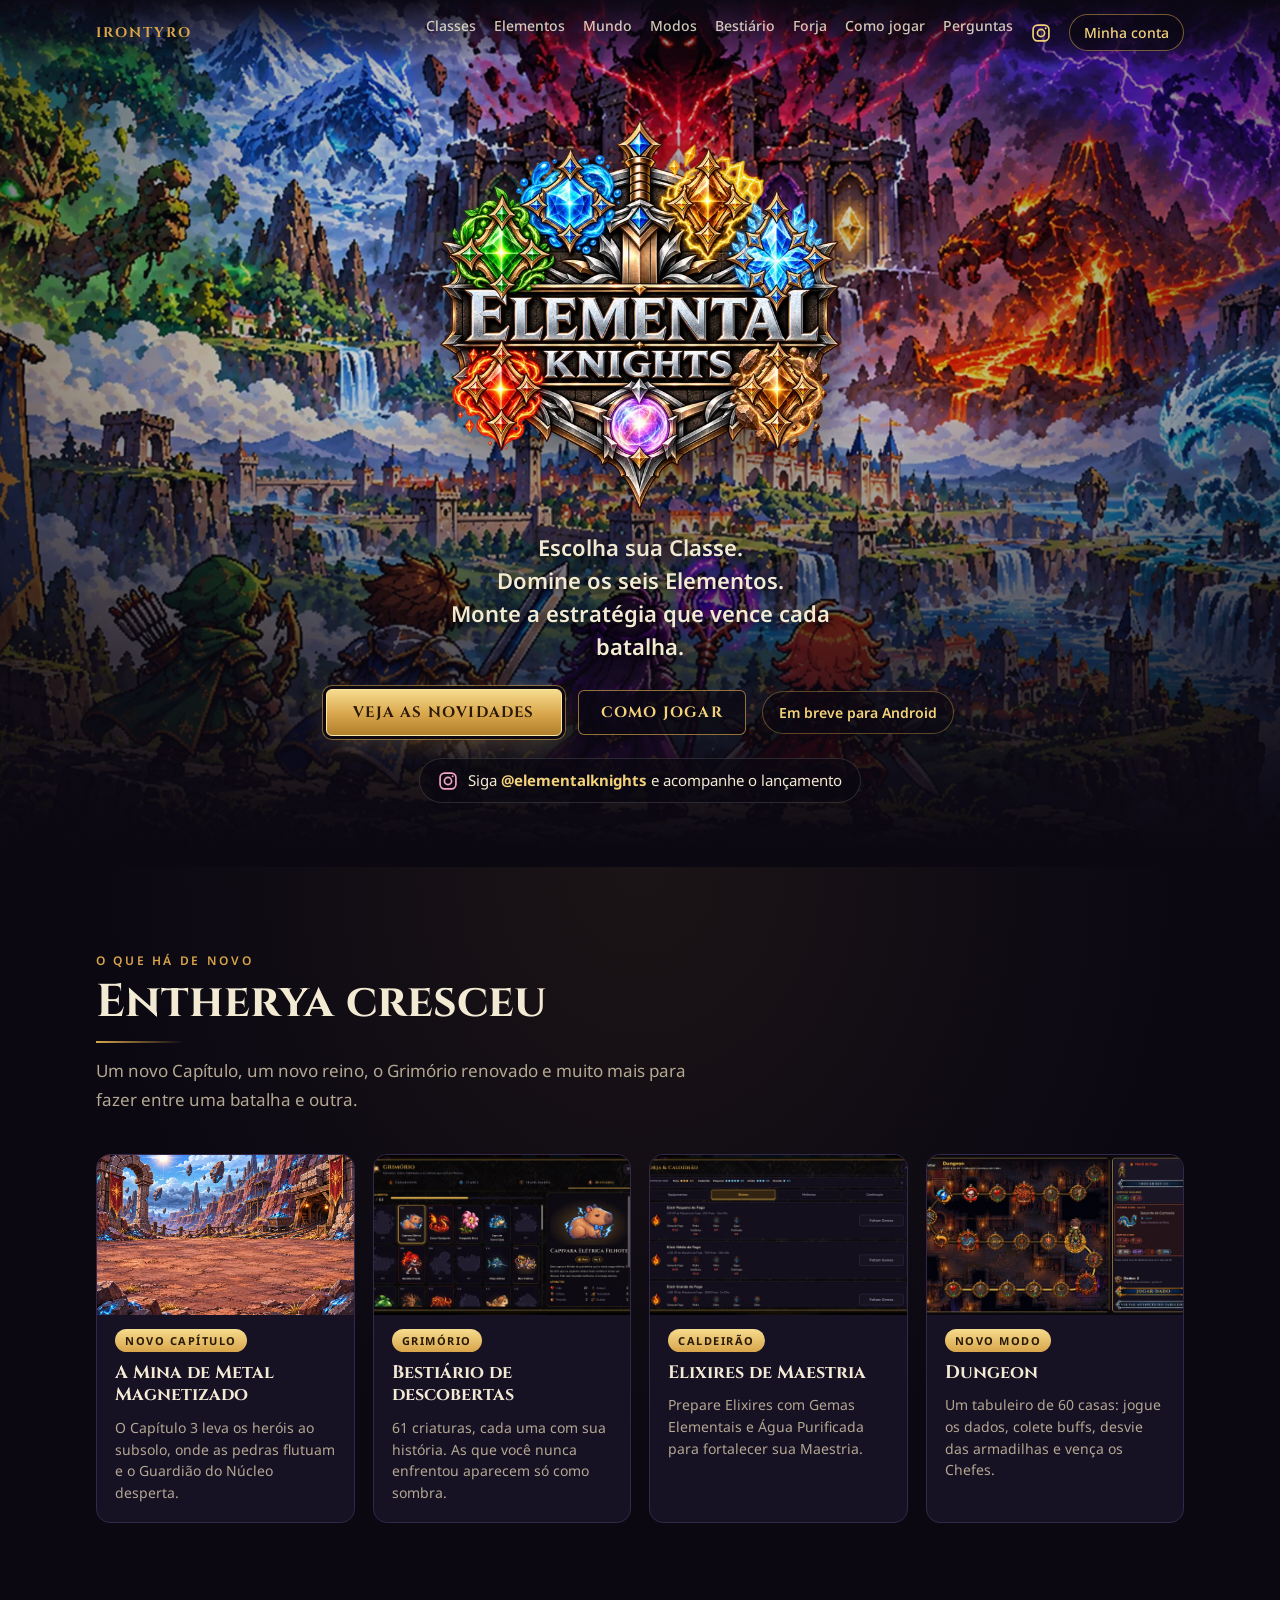
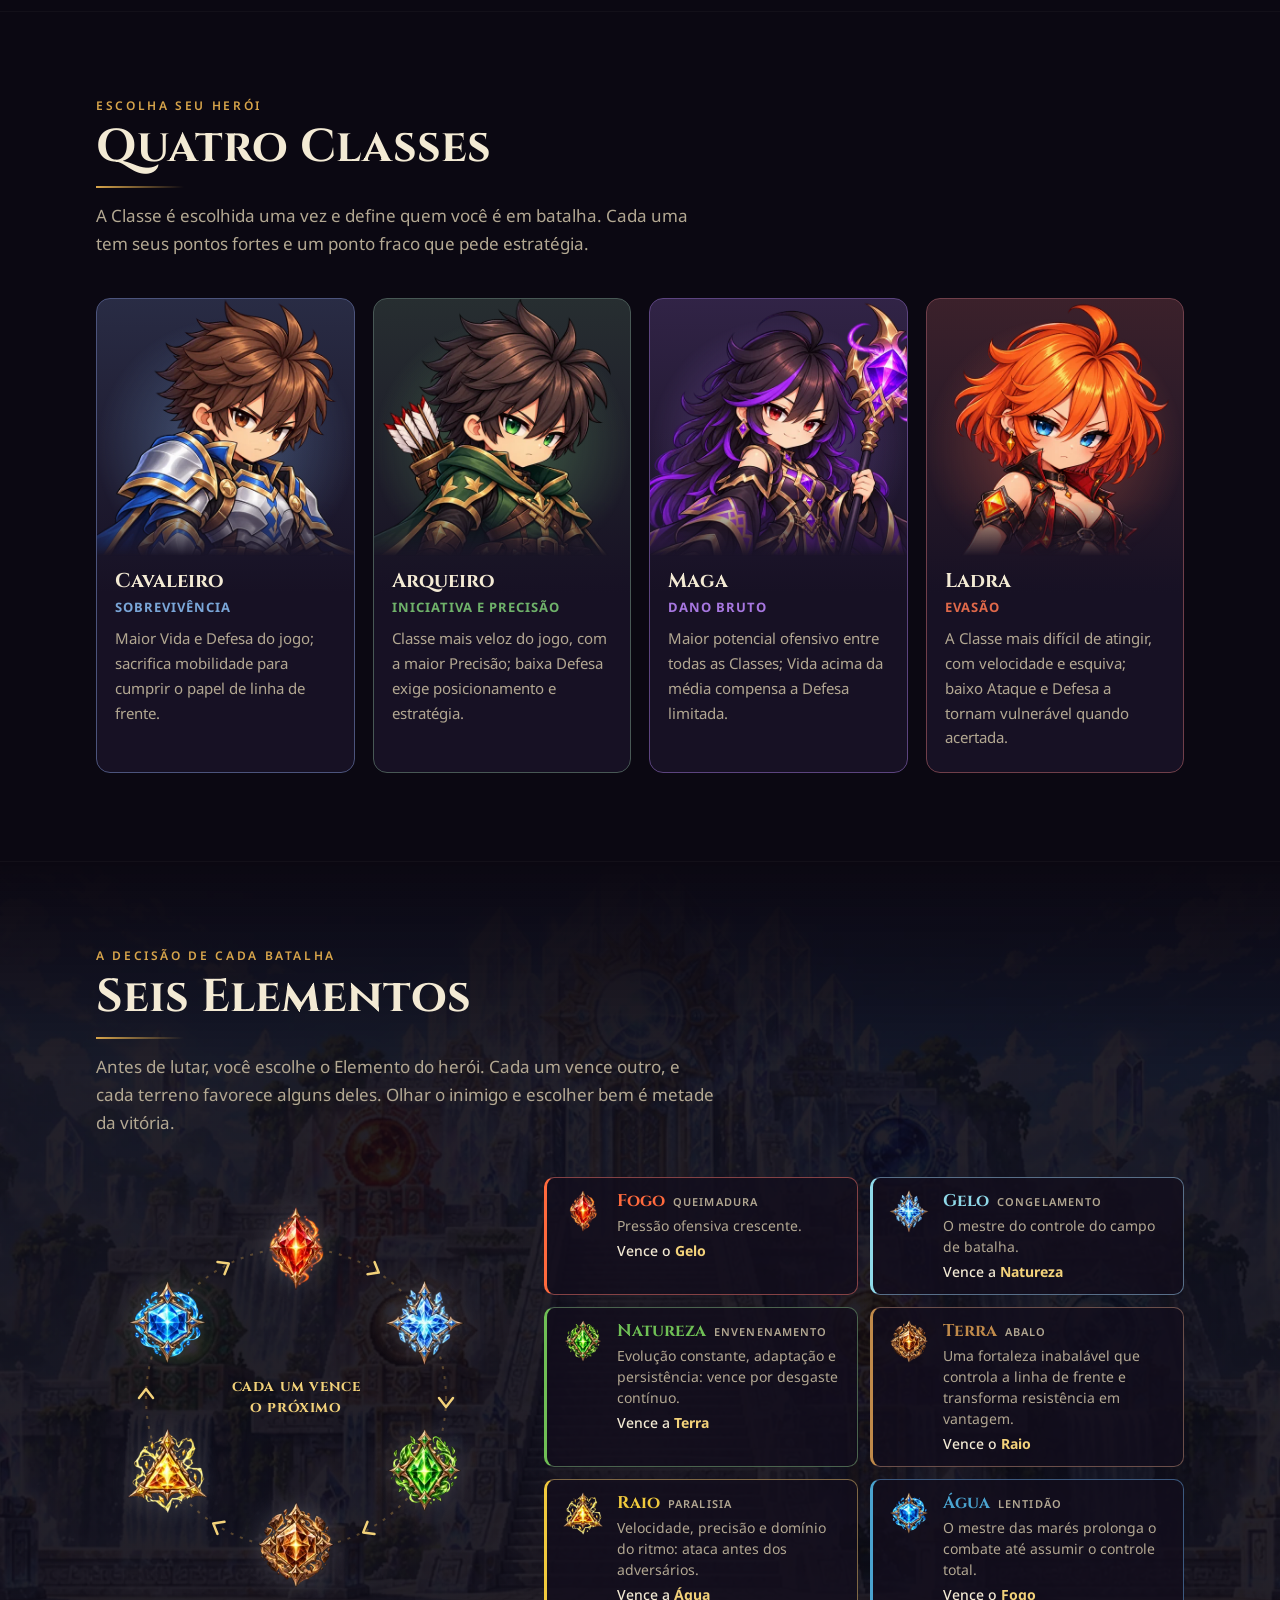
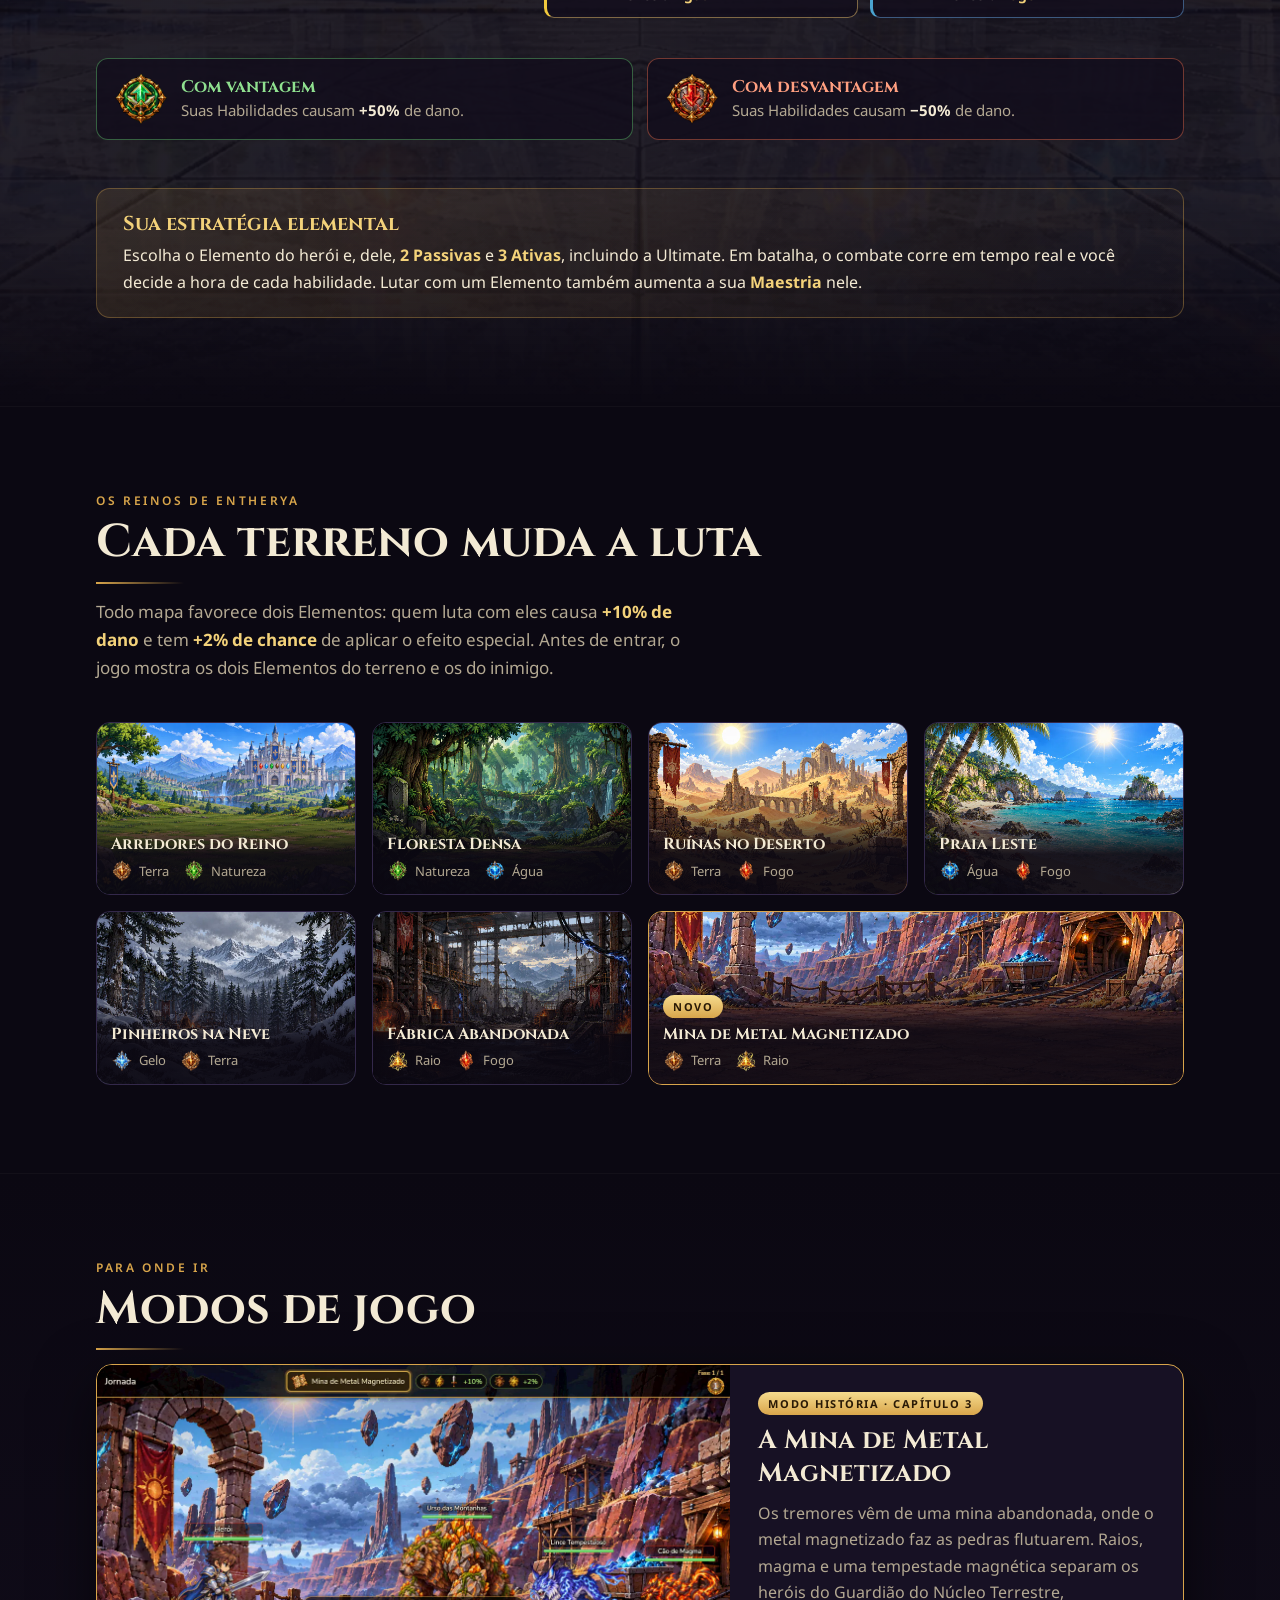
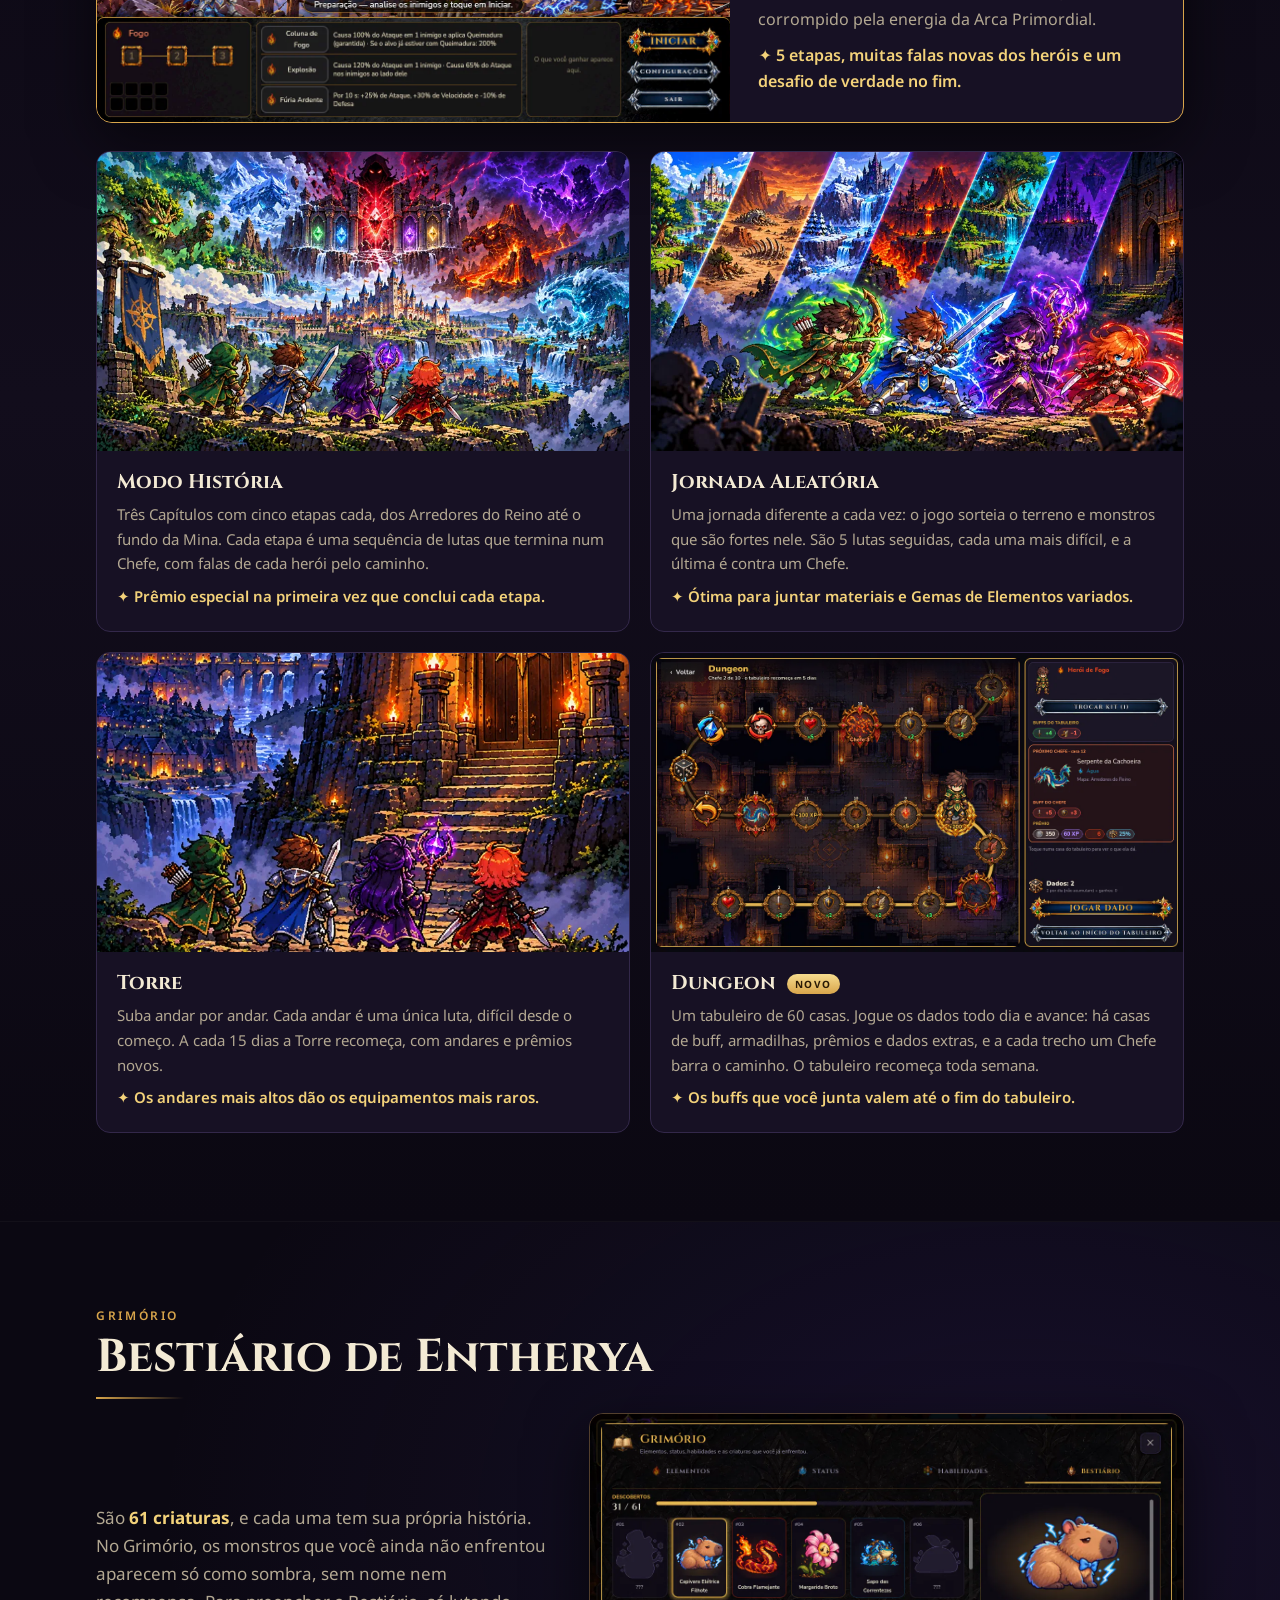
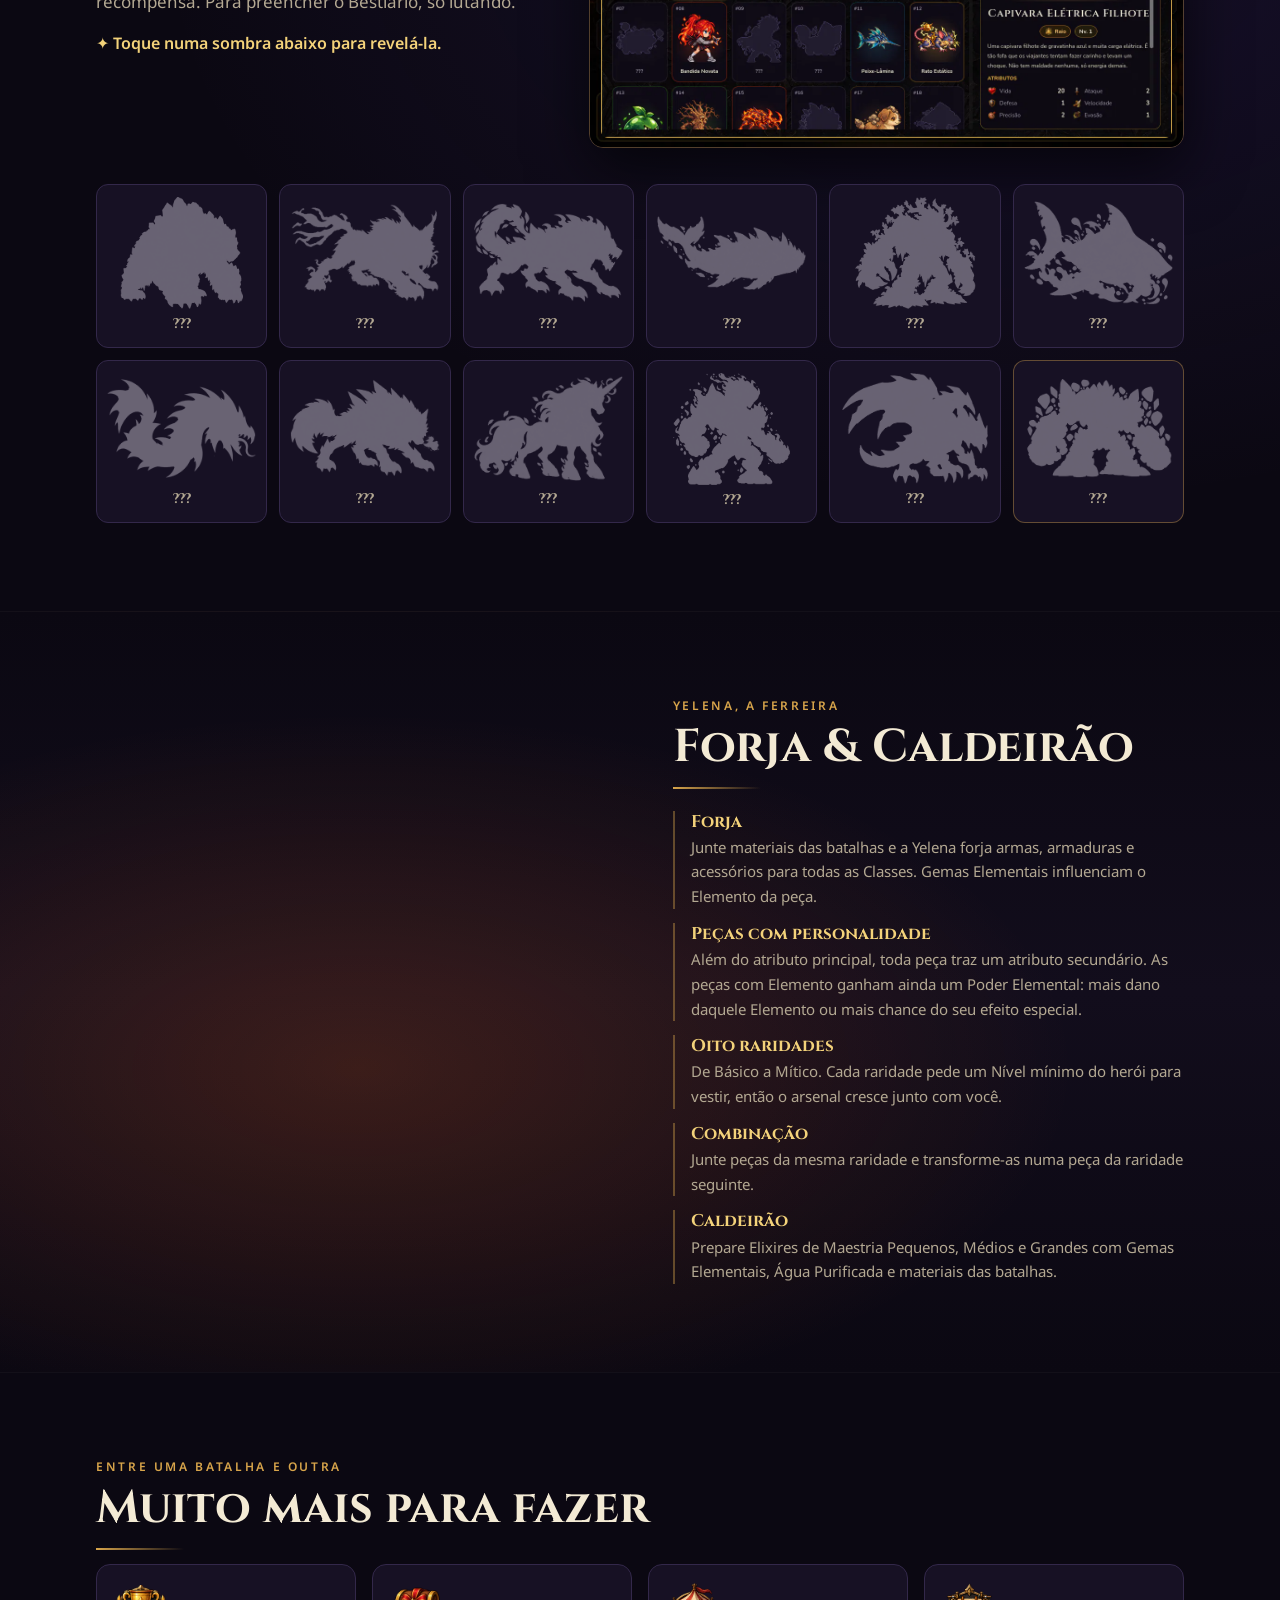
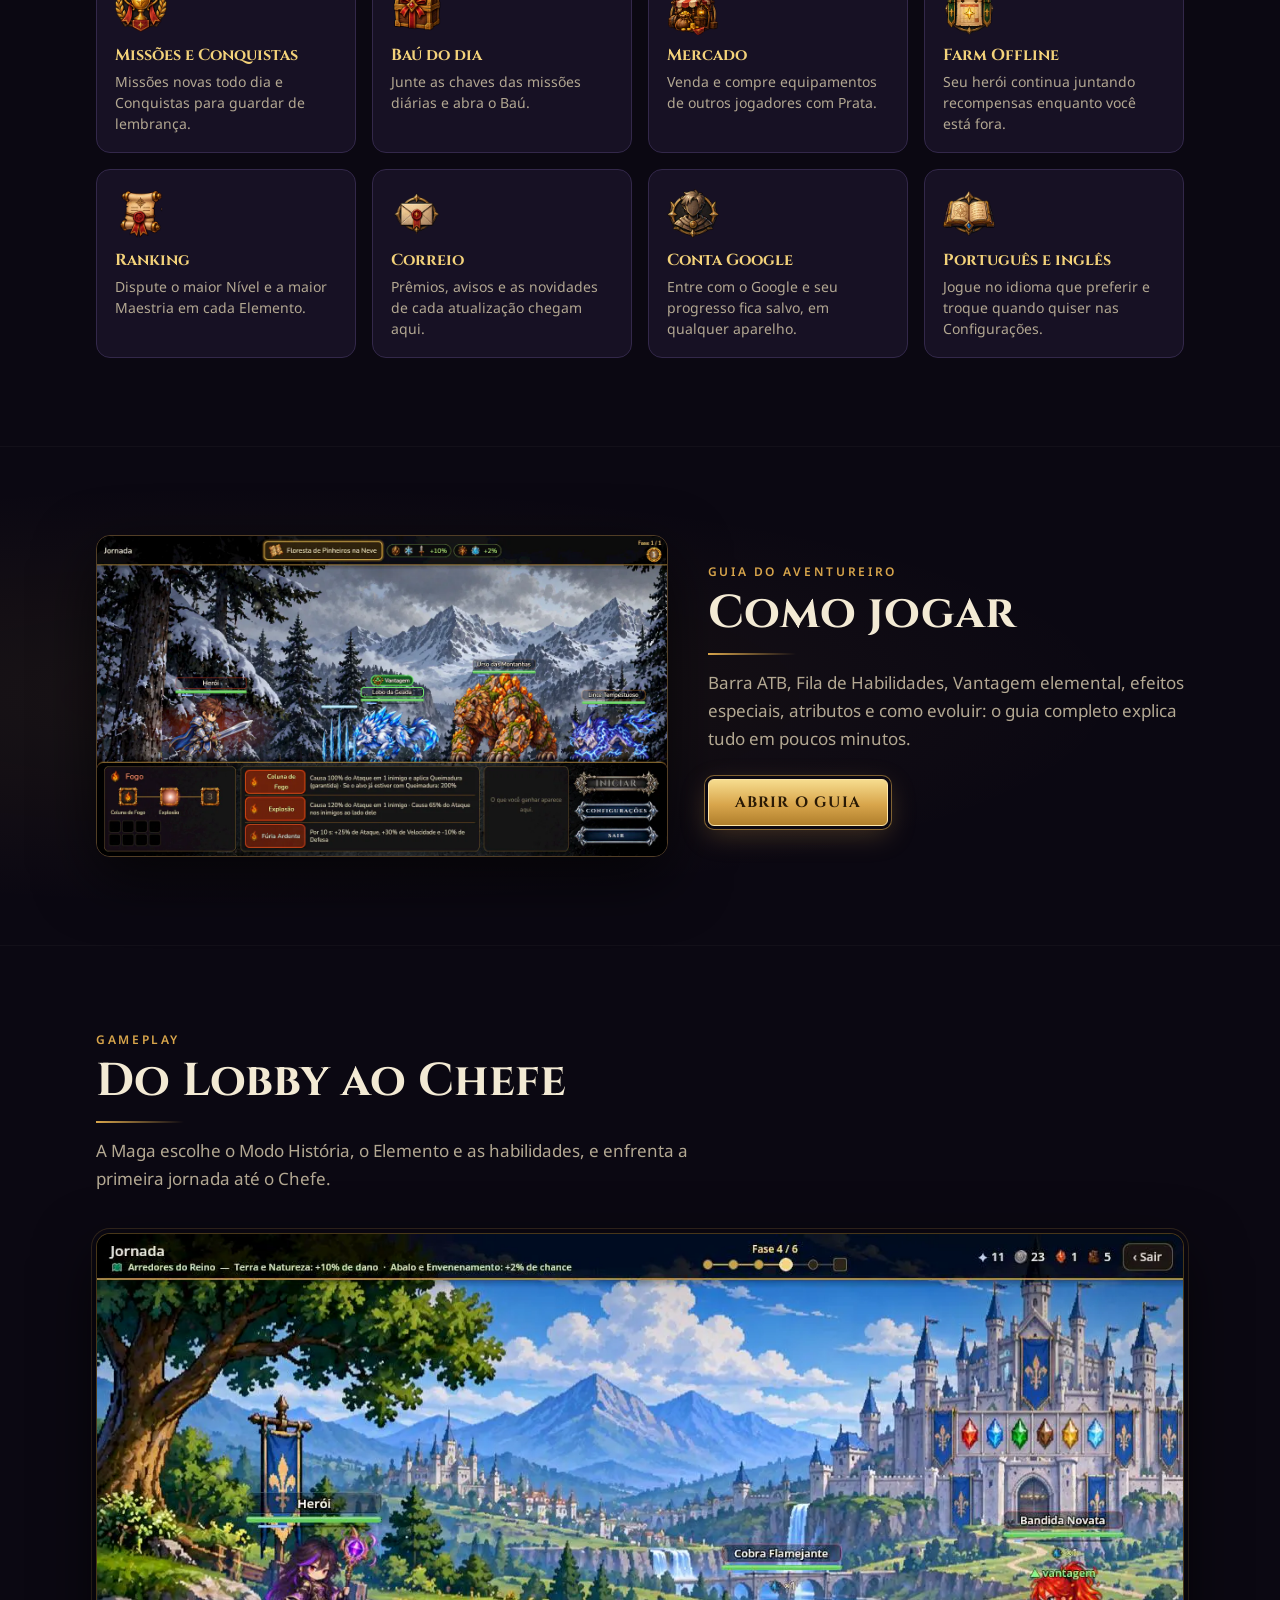
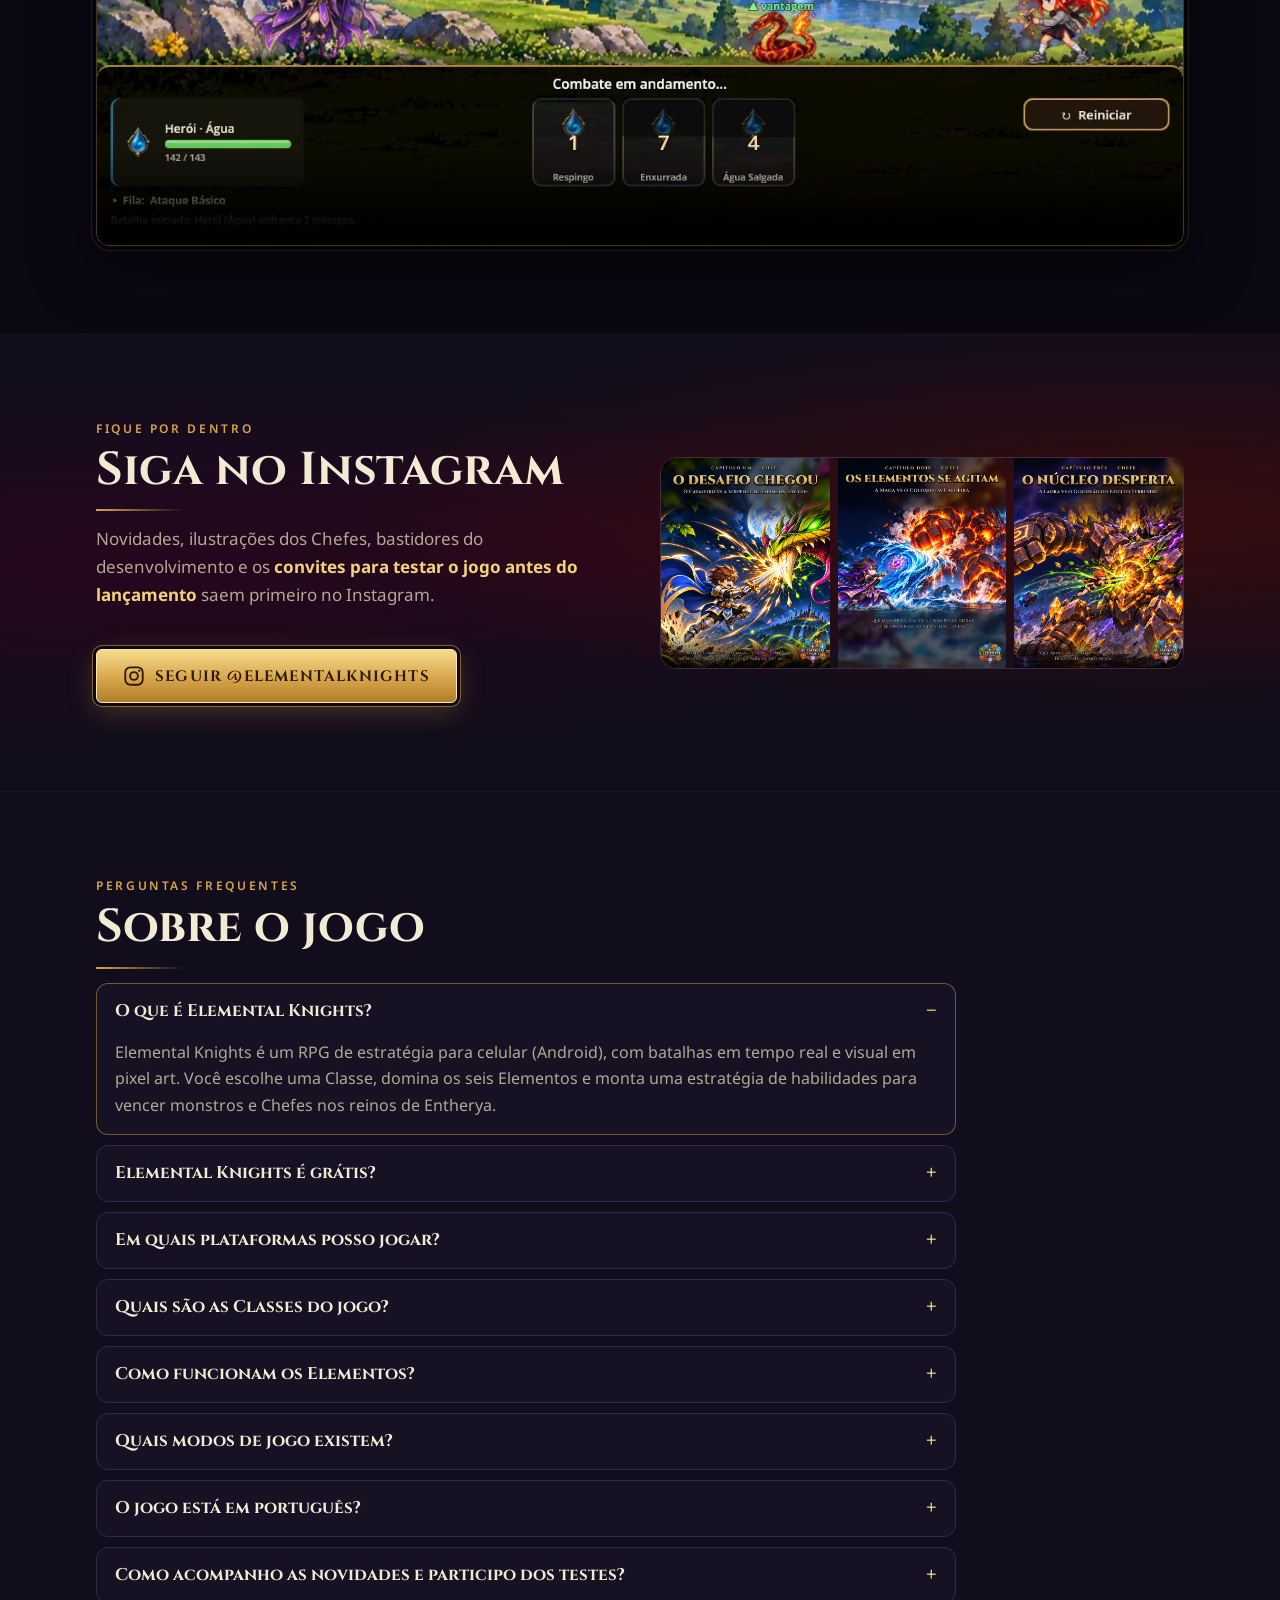
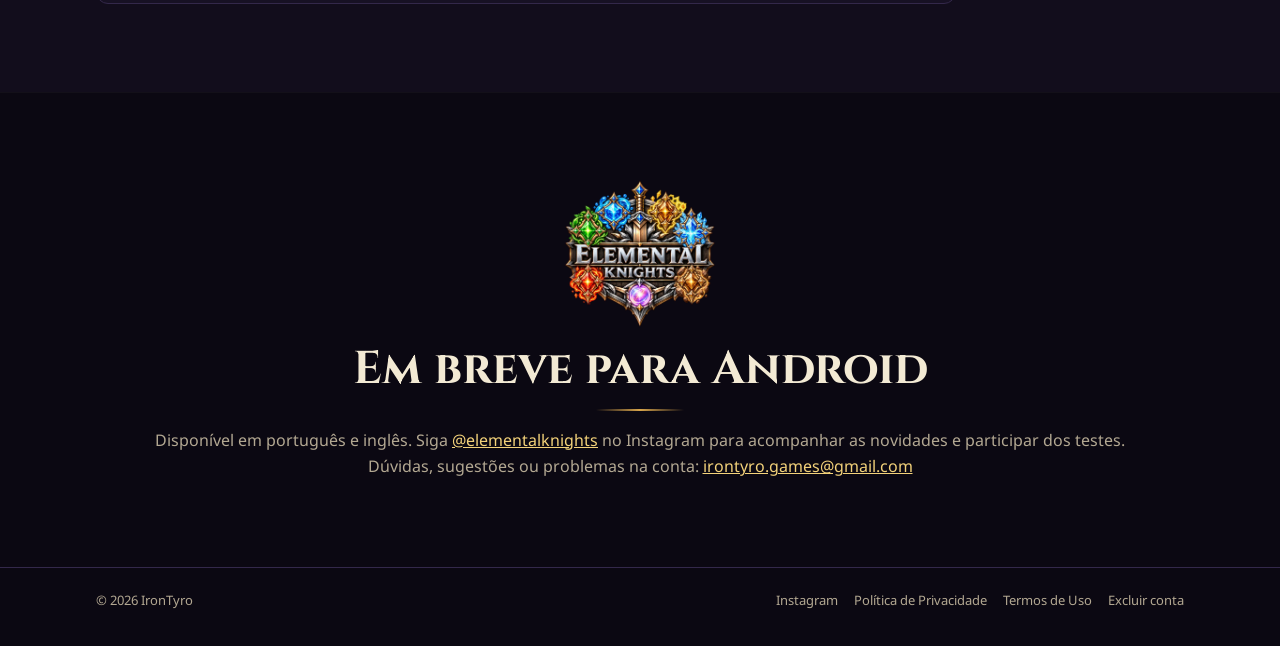
==== commit 1b0d6fee: "SEO e busca por IA; convite para seguir o Instagram - Títulos e descrições com as palavras buscadas," ====
--- a/index.html
+++ b/index.html
@@ -3,17 +3,167 @@
 <head>
 <meta charset="utf-8">
 <meta name="viewport" content="width=device-width, initial-scale=1">
-<title>Elemental Knights</title>
-<meta name="description" content="Elemental Knights — RPG estratégico para Android. Escolha sua Classe, domine os seis Elementos, explore os reinos de Entherya e descubra cada criatura do Bestiário. Um jogo da IronTyro.">
-<meta property="og:title" content="Elemental Knights">
-<meta property="og:description" content="Escolha sua Classe, domine os seis Elementos e explore os reinos de Entherya. Um jogo da IronTyro.">
-<meta property="og:image" content="https://elementalknights.com.br/img/keyart.webp">
+<title>Elemental Knights — RPG de estratégia elemental para Android</title>
+<meta name="description" content="Elemental Knights é um RPG de estratégia para Android: escolha entre 4 Classes, domine 6 Elementos, monte sua estratégia de habilidades e enfrente Chefes, a Torre e a Dungeon. Batalhas em tempo real com pixel art. Grátis, em português e inglês.">
+<meta name="keywords" content="Elemental Knights, RPG, RPG de estratégia, jogo Android, RPG mobile, pixel art, jogo grátis, elementos, chefes, torre, dungeon, IronTyro">
+<link rel="canonical" href="https://elementalknights.com.br/">
+<meta name="robots" content="index, follow, max-image-preview:large">
+<meta property="og:type" content="website">
+<meta property="og:site_name" content="Elemental Knights">
+<meta property="og:locale" content="pt_BR">
+<meta property="og:url" content="https://elementalknights.com.br/">
+<meta property="og:title" content="Elemental Knights — RPG de estratégia elemental para Android">
+<meta property="og:description" content="Escolha sua Classe, domine os seis Elementos e enfrente os Chefes de Entherya. Batalhas em tempo real com pixel art. Grátis.">
+<meta property="og:image" content="https://elementalknights.com.br/img/og-elemental-knights.jpg">
+<meta property="og:image:width" content="1200">
+<meta property="og:image:height" content="630">
+<meta property="og:image:alt" content="Os quatro heróis de Elemental Knights diante dos reinos elementais">
+<meta name="twitter:card" content="summary_large_image">
+<meta name="twitter:title" content="Elemental Knights — RPG de estratégia elemental">
+<meta name="twitter:description" content="Escolha sua Classe, domine os seis Elementos e enfrente os Chefes de Entherya.">
+<meta name="twitter:image" content="https://elementalknights.com.br/img/og-elemental-knights.jpg">
+<script type="application/ld+json">
+[
+ {
+  "@context": "https://schema.org",
+  "@type": "VideoGame",
+  "name": "Elemental Knights",
+  "url": "https://elementalknights.com.br/",
+  "image": "https://elementalknights.com.br/img/og-elemental-knights.jpg",
+  "description": "Elemental Knights é um RPG de estratégia para Android: escolha entre 4 Classes, domine 6 Elementos, monte sua estratégia de habilidades e enfrente Chefes, a Torre e a Dungeon. Batalhas em tempo real com pixel art. Grátis, em português e inglês.",
+  "genre": [
+   "RPG",
+   "Estratégia",
+   "RPG de estratégia",
+   "Pixel art"
+  ],
+  "gamePlatform": [
+   "Android"
+  ],
+  "operatingSystem": "Android",
+  "applicationCategory": "Game",
+  "inLanguage": [
+   "pt-BR",
+   "en"
+  ],
+  "playMode": "SinglePlayer",
+  "numberOfPlayers": {
+   "@type": "QuantitativeValue",
+   "value": 1
+  },
+  "offers": {
+   "@type": "Offer",
+   "price": "0",
+   "priceCurrency": "BRL"
+  },
+  "author": {
+   "@type": "Organization",
+   "name": "IronTyro"
+  },
+  "publisher": {
+   "@type": "Organization",
+   "name": "IronTyro",
+   "url": "https://irontyro.github.io/"
+  },
+  "sameAs": [
+   "https://www.instagram.com/elementalknights/"
+  ]
+ },
+ {
+  "@context": "https://schema.org",
+  "@type": "WebSite",
+  "name": "Elemental Knights",
+  "url": "https://elementalknights.com.br/",
+  "inLanguage": "pt-BR"
+ },
+ {
+  "@context": "https://schema.org",
+  "@type": "Organization",
+  "name": "IronTyro",
+  "url": "https://irontyro.github.io/",
+  "email": "irontyro.games@gmail.com",
+  "sameAs": [
+   "https://www.instagram.com/elementalknights/"
+  ]
+ },
+ {
+  "@context": "https://schema.org",
+  "@type": "FAQPage",
+  "mainEntity": [
+   {
+    "@type": "Question",
+    "name": "O que é Elemental Knights?",
+    "acceptedAnswer": {
+     "@type": "Answer",
+     "text": "Elemental Knights é um RPG de estratégia para celular (Android), com batalhas em tempo real e visual em pixel art. Você escolhe uma Classe, domina os seis Elementos e monta uma estratégia de habilidades para vencer monstros e Chefes nos reinos de Entherya."
+    }
+   },
+   {
+    "@type": "Question",
+    "name": "Elemental Knights é grátis?",
+    "acceptedAnswer": {
+     "@type": "Answer",
+     "text": "Sim. O jogo é gratuito para jogar."
+    }
+   },
+   {
+    "@type": "Question",
+    "name": "Em quais plataformas posso jogar?",
+    "acceptedAnswer": {
+     "@type": "Answer",
+     "text": "Elemental Knights é para Android. O lançamento na Google Play está a caminho; siga @elementalknights no Instagram para saber a data e participar dos testes."
+    }
+   },
+   {
+    "@type": "Question",
+    "name": "Quais são as Classes do jogo?",
+    "acceptedAnswer": {
+     "@type": "Answer",
+     "text": "São quatro: Cavaleiro (sobrevivência, maior Vida e Defesa), Arqueiro (iniciativa e precisão), Maga (dano bruto) e Ladra (evasão e velocidade). A Classe é escolhida uma vez e é permanente."
+    }
+   },
+   {
+    "@type": "Question",
+    "name": "Como funcionam os Elementos?",
+    "acceptedAnswer": {
+     "@type": "Answer",
+     "text": "Há seis Elementos — Fogo, Gelo, Natureza, Terra, Raio e Água — e cada um vence o seguinte da roda. Com vantagem, as habilidades causam +50% de dano; com desvantagem, −50%. Cada Elemento tem um efeito especial: Queimadura, Congelamento, Envenenamento, Abalo, Paralisia e Lentidão."
+    }
+   },
+   {
+    "@type": "Question",
+    "name": "Quais modos de jogo existem?",
+    "acceptedAnswer": {
+     "@type": "Answer",
+     "text": "Modo História (três Capítulos com Chefes), Jornada Aleatória, Torre (andares cada vez mais difíceis, que recomeçam a cada 15 dias) e Dungeon (um tabuleiro de dados com 60 casas que recomeça toda semana)."
+    }
+   },
+   {
+    "@type": "Question",
+    "name": "O jogo está em português?",
+    "acceptedAnswer": {
+     "@type": "Answer",
+     "text": "Sim, Elemental Knights está em português e em inglês, e você troca o idioma nas Configurações."
+    }
+   },
+   {
+    "@type": "Question",
+    "name": "Como acompanho as novidades e participo dos testes?",
+    "acceptedAnswer": {
+     "@type": "Answer",
+     "text": "Siga @elementalknights no Instagram. Lá saem as novidades, as atualizações e os convites para testar o jogo antes do lançamento."
+    }
+   }
+  ]
+ }
+]
+</script>
 <meta name="theme-color" content="#0b0812">
 <link rel="icon" type="image/png" href="img/favicon.png">
 <link rel="preconnect" href="https://fonts.googleapis.com">
 <link rel="preconnect" href="https://fonts.gstatic.com" crossorigin>
 <link rel="stylesheet" href="https://fonts.googleapis.com/css2?family=Cinzel:wght@600;700;900&family=Noto+Sans:wght@400;500;600;700&display=swap">
-<link rel="stylesheet" href="ek.css?v=6">
+<link rel="stylesheet" href="ek.css?v=7">
 </head>
 <body>
 
@@ -28,6 +178,8 @@
       <a href="#bestiario">Bestiário</a>
       <a href="#forja">Forja</a>
       <a href="como-jogar.html">Como jogar</a>
+      <a href="#perguntas">Perguntas</a>
+      <a class="nav-ig" href="https://www.instagram.com/elementalknights/" target="_blank" rel="noopener" aria-label="Instagram @elementalknights"><svg class="ig" viewBox="0 0 24 24" aria-hidden="true"><rect x="2.5" y="2.5" width="19" height="19" rx="5.5"/><circle cx="12" cy="12" r="4.3"/><circle cx="17.6" cy="6.4" r="1.2" class="dot"/></svg></a>
       <a class="nav-acct" href="conta/">Minha conta</a>
     </nav>
   </div>
@@ -44,6 +196,7 @@
       <a class="cta-ghost" href="como-jogar.html">Como jogar</a>
       <span class="soon">Em breve para Android</span>
     </div>
+    <a class="ig-hero" href="https://www.instagram.com/elementalknights/" target="_blank" rel="noopener"><svg class="ig" viewBox="0 0 24 24" aria-hidden="true"><rect x="2.5" y="2.5" width="19" height="19" rx="5.5"/><circle cx="12" cy="12" r="4.3"/><circle cx="17.6" cy="6.4" r="1.2" class="dot"/></svg><span>Siga <b>@elementalknights</b> e acompanhe o lançamento</span></a>
   </div>
 </section>
 
@@ -331,11 +484,68 @@
     </div>
   </section>
 
+  <section id="instagram" class="band band-ig">
+    <div class="wrap ig-box">
+      <div class="ig-text">
+        <p class="eyebrow">Fique por dentro</p>
+        <h2>Siga no Instagram</h2>
+        <p class="intro">Novidades, ilustrações dos Chefes, bastidores do desenvolvimento e os <b>convites para testar o jogo antes do lançamento</b> saem primeiro no Instagram.</p>
+        <a class="cta cta-ig" href="https://www.instagram.com/elementalknights/" target="_blank" rel="noopener"><svg class="ig" viewBox="0 0 24 24" aria-hidden="true"><rect x="2.5" y="2.5" width="19" height="19" rx="5.5"/><circle cx="12" cy="12" r="4.3"/><circle cx="17.6" cy="6.4" r="1.2" class="dot"/></svg><span>Seguir @elementalknights</span></a>
+      </div>
+      <a class="ig-preview" href="https://www.instagram.com/elementalknights/" target="_blank" rel="noopener" aria-label="Abrir o Instagram do Elemental Knights">
+        <img src="img/ig_cap1.webp" alt="Ilustração: o Cavaleiro contra a Serpente de Espinhos Tóxicos" loading="lazy">
+        <img src="img/ig_cap2.webp" alt="Ilustração: a Maga contra o Colosso da Caldeira" loading="lazy">
+        <img src="img/ig_cap3.webp" alt="Ilustração: a Ladra contra o Guardião do Núcleo Terrestre" loading="lazy">
+      </a>
+    </div>
+  </section>
+
+  <section id="perguntas" class="band band-alt">
+    <div class="wrap">
+      <p class="eyebrow">Perguntas frequentes</p>
+      <h2>Sobre o jogo</h2>
+      <div class="faq">
+        <details class="qa" open>
+          <summary>O que é Elemental Knights?</summary>
+          <p>Elemental Knights é um RPG de estratégia para celular (Android), com batalhas em tempo real e visual em pixel art. Você escolhe uma Classe, domina os seis Elementos e monta uma estratégia de habilidades para vencer monstros e Chefes nos reinos de Entherya.</p>
+        </details>
+        <details class="qa">
+          <summary>Elemental Knights é grátis?</summary>
+          <p>Sim. O jogo é gratuito para jogar.</p>
+        </details>
+        <details class="qa">
+          <summary>Em quais plataformas posso jogar?</summary>
+          <p>Elemental Knights é para Android. O lançamento na Google Play está a caminho; siga @elementalknights no Instagram para saber a data e participar dos testes.</p>
+        </details>
+        <details class="qa">
+          <summary>Quais são as Classes do jogo?</summary>
+          <p>São quatro: Cavaleiro (sobrevivência, maior Vida e Defesa), Arqueiro (iniciativa e precisão), Maga (dano bruto) e Ladra (evasão e velocidade). A Classe é escolhida uma vez e é permanente.</p>
+        </details>
+        <details class="qa">
+          <summary>Como funcionam os Elementos?</summary>
+          <p>Há seis Elementos — Fogo, Gelo, Natureza, Terra, Raio e Água — e cada um vence o seguinte da roda. Com vantagem, as habilidades causam +50% de dano; com desvantagem, −50%. Cada Elemento tem um efeito especial: Queimadura, Congelamento, Envenenamento, Abalo, Paralisia e Lentidão.</p>
+        </details>
+        <details class="qa">
+          <summary>Quais modos de jogo existem?</summary>
+          <p>Modo História (três Capítulos com Chefes), Jornada Aleatória, Torre (andares cada vez mais difíceis, que recomeçam a cada 15 dias) e Dungeon (um tabuleiro de dados com 60 casas que recomeça toda semana).</p>
+        </details>
+        <details class="qa">
+          <summary>O jogo está em português?</summary>
+          <p>Sim, Elemental Knights está em português e em inglês, e você troca o idioma nas Configurações.</p>
+        </details>
+        <details class="qa">
+          <summary>Como acompanho as novidades e participo dos testes?</summary>
+          <p>Siga @elementalknights no Instagram. Lá saem as novidades, as atualizações e os convites para testar o jogo antes do lançamento.</p>
+        </details>
+      </div>
+    </div>
+  </section>
+
   <section class="band band-last">
     <div class="wrap closing">
       <img src="img/logo.webp" alt="" class="closing-logo" loading="lazy">
       <h2>Em breve para Android</h2>
-      <p>Disponível em português e inglês. Siga <a href="https://www.instagram.com/elementalknights/">@elementalknights</a> no Instagram para acompanhar as novidades.<br>Dúvidas, sugestões ou problemas na conta: <a href="mailto:irontyro.games@gmail.com">irontyro.games@gmail.com</a></p>
+      <p>Disponível em português e inglês. Siga <a href="https://www.instagram.com/elementalknights/" target="_blank" rel="noopener">@elementalknights</a> no Instagram para acompanhar as novidades e participar dos testes.<br>Dúvidas, sugestões ou problemas na conta: <a href="mailto:irontyro.games@gmail.com">irontyro.games@gmail.com</a></p>
     </div>
   </section>
 
--- a/ek.css
+++ b/ek.css
@@ -509,3 +509,40 @@
 .tips { list-style: none; padding: 0; margin: 0; display: grid; gap: 10px; counter-reset: tip; max-width: 820px; }
 .tips li { counter-increment: tip; display: grid; grid-template-columns: auto 1fr; gap: 14px; align-items: start; color: var(--ink); }
 .tips li::before { content: counter(tip); }
+
+/* cores das barras citadas no texto (iguais às do jogo) */
+.step b.hp { color: #6fdc6f; }
+.step b.atb { color: #6fb6ff; }
+
+/* --- Instagram */
+svg.ig { width: 20px; height: 20px; fill: none; stroke: currentColor; stroke-width: 2; flex: none; }
+svg.ig .dot { fill: currentColor; stroke: none; }
+.topbar nav a.nav-ig { display: inline-flex; align-items: center; color: var(--gold-hi); opacity: 1; }
+@media (max-width: 640px) { .topbar nav a.nav-ig { display: inline-flex; } }
+.ig-hero {
+  display: inline-flex; align-items: center; gap: 10px; margin-top: 22px;
+  color: var(--ink); text-decoration: none; font-size: 15px;
+  background: #0b0812b3; border: 1px solid #ffffff22; border-radius: 999px; padding: 9px 18px;
+}
+.ig-hero b { color: var(--gold-hi); }
+.ig-hero svg.ig { color: #f5a3c7; }
+.ig-hero:hover, .ig-hero:focus-visible { border-color: #f5a3c7; }
+.band-ig { background: radial-gradient(ellipse at 15% 50%, #c13584 0%, transparent 55%), radial-gradient(ellipse at 90% 40%, #f77737 0%, transparent 50%), var(--night-2); background-blend-mode: soft-light, soft-light, normal; }
+.ig-box { display: grid; grid-template-columns: 1fr 1fr; gap: 40px; align-items: center; }
+@media (max-width: 860px) { .ig-box { grid-template-columns: 1fr; } }
+.ig-text .intro b { color: var(--gold-hi); }
+.cta-ig { display: inline-flex; align-items: center; gap: 10px; }
+.cta-ig svg.ig { width: 22px; height: 22px; }
+.ig-preview { display: grid; grid-template-columns: 1fr 1fr 1fr; gap: 8px; border-radius: 16px; overflow: hidden; border: 1px solid #ffffff22; transition: transform .25s ease; }
+.ig-preview:hover { transform: translateY(-3px); }
+.ig-preview img { width: 100%; aspect-ratio: 4 / 5; object-fit: cover; }
+
+/* --- Perguntas frequentes */
+.faq { display: grid; gap: 10px; max-width: 860px; }
+.qa { background: var(--surface); border: 1px solid var(--rule); border-radius: 12px; padding: 0 18px; }
+.qa[open] { border-color: #d8a54b77; }
+.qa summary { cursor: pointer; list-style: none; padding: 16px 0; font: 700 17px/1.35 var(--display); color: var(--ink); display: flex; justify-content: space-between; gap: 12px; }
+.qa summary::-webkit-details-marker { display: none; }
+.qa summary::after { content: "+"; color: var(--gold-hi); font-size: 22px; line-height: 1; }
+.qa[open] summary::after { content: "−"; }
+.qa p { margin: 0 0 16px; color: var(--muted); }
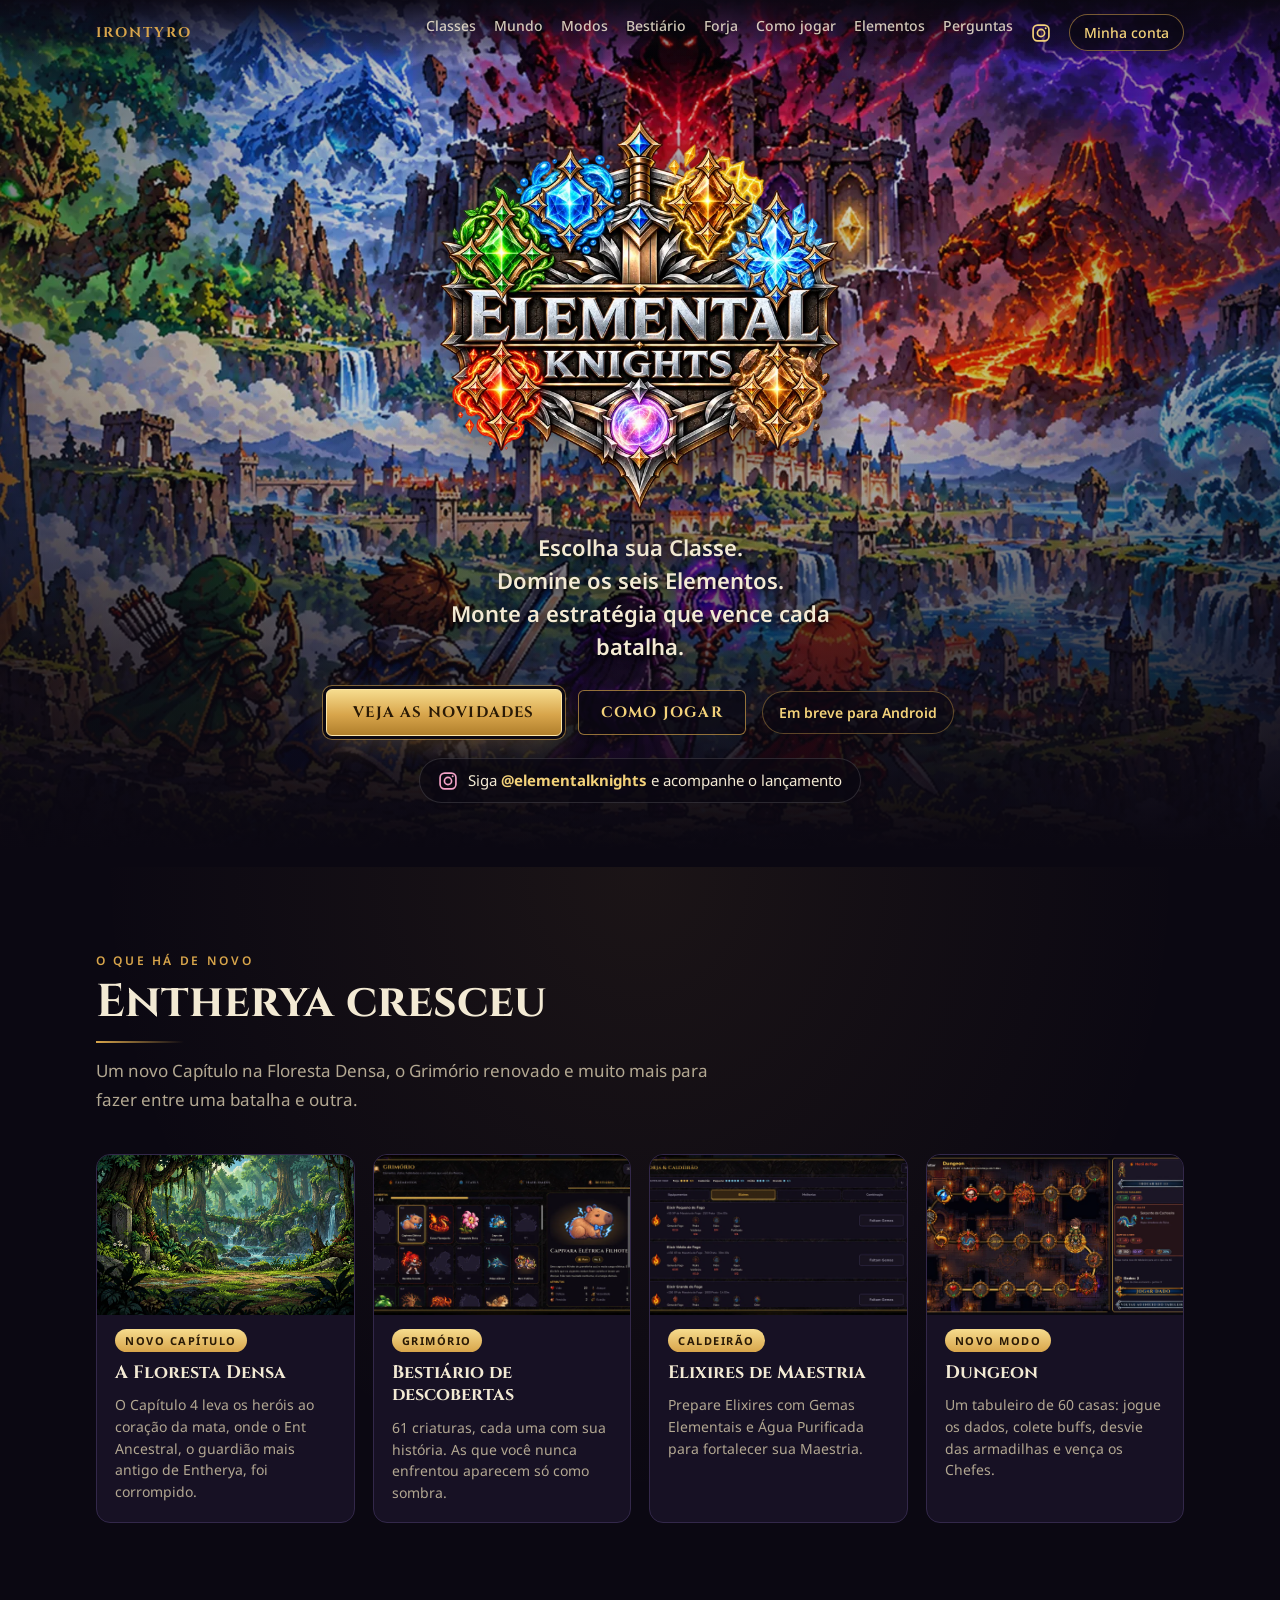
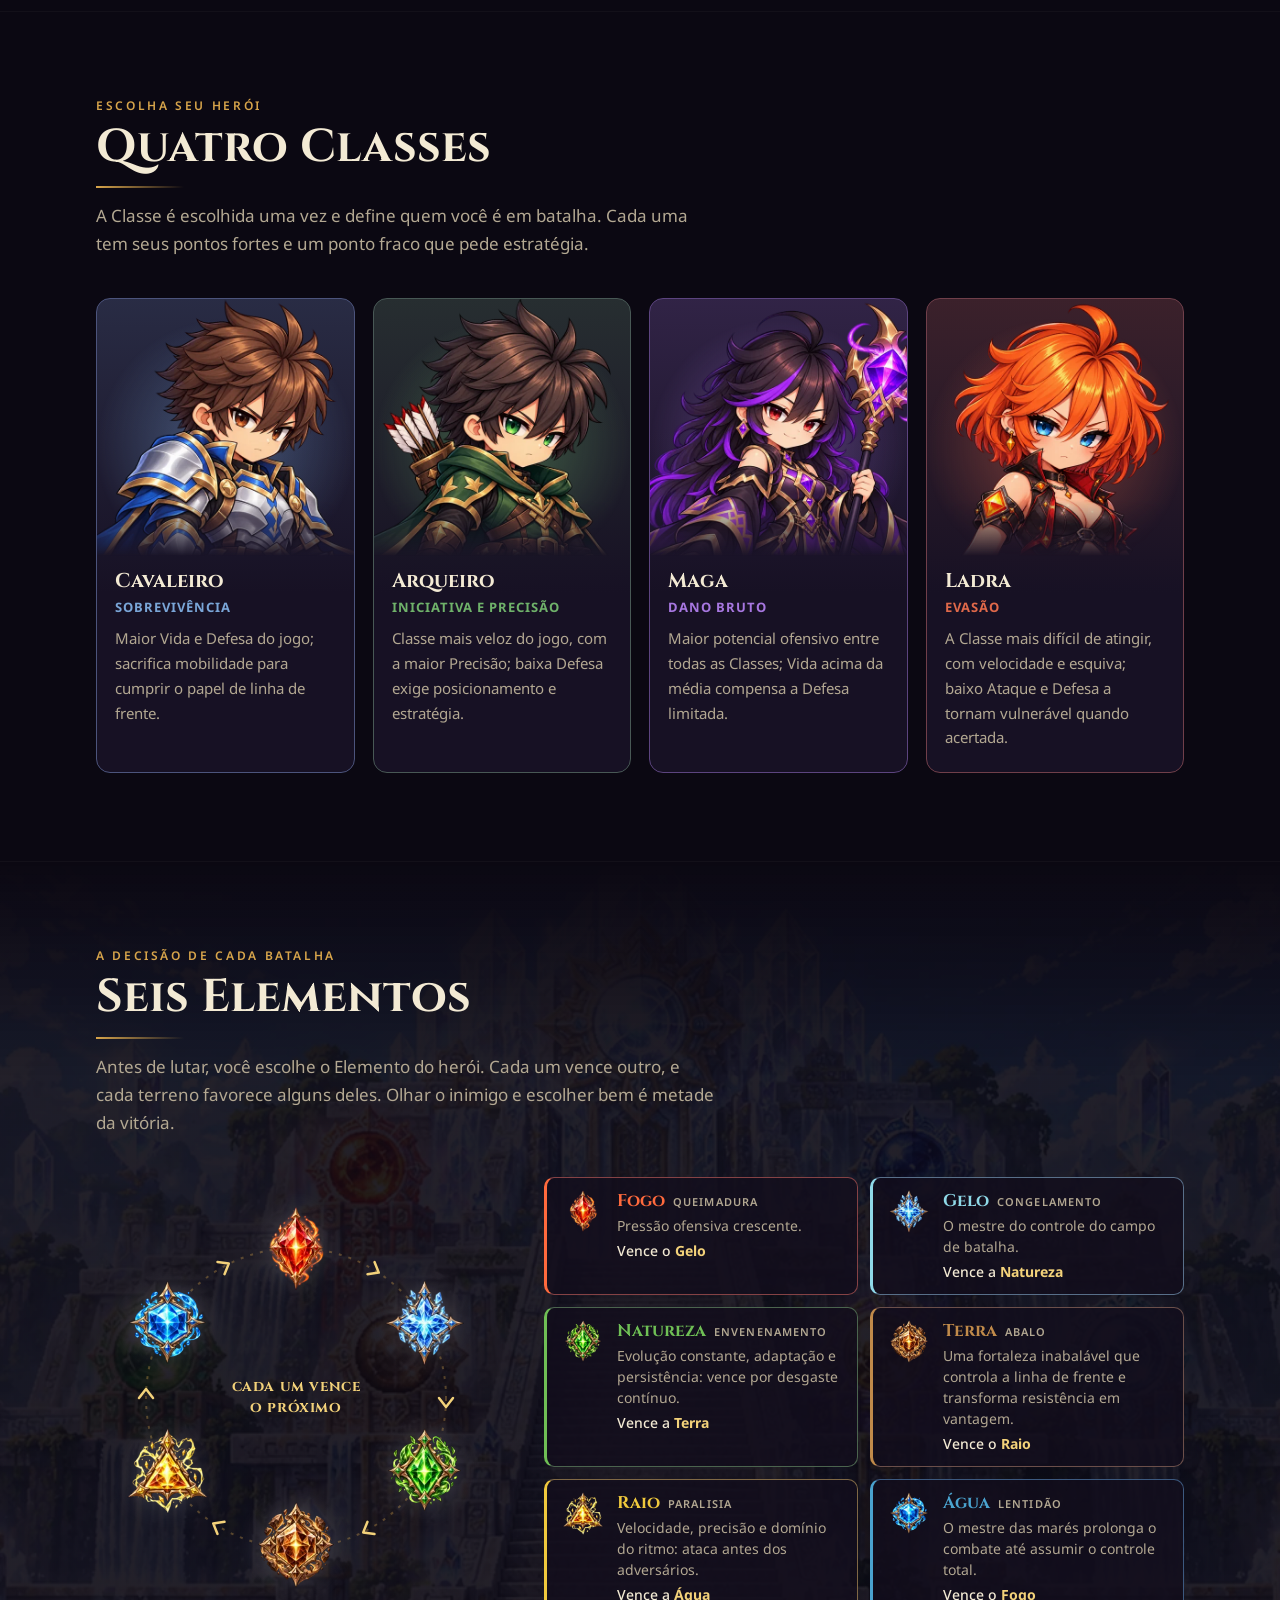
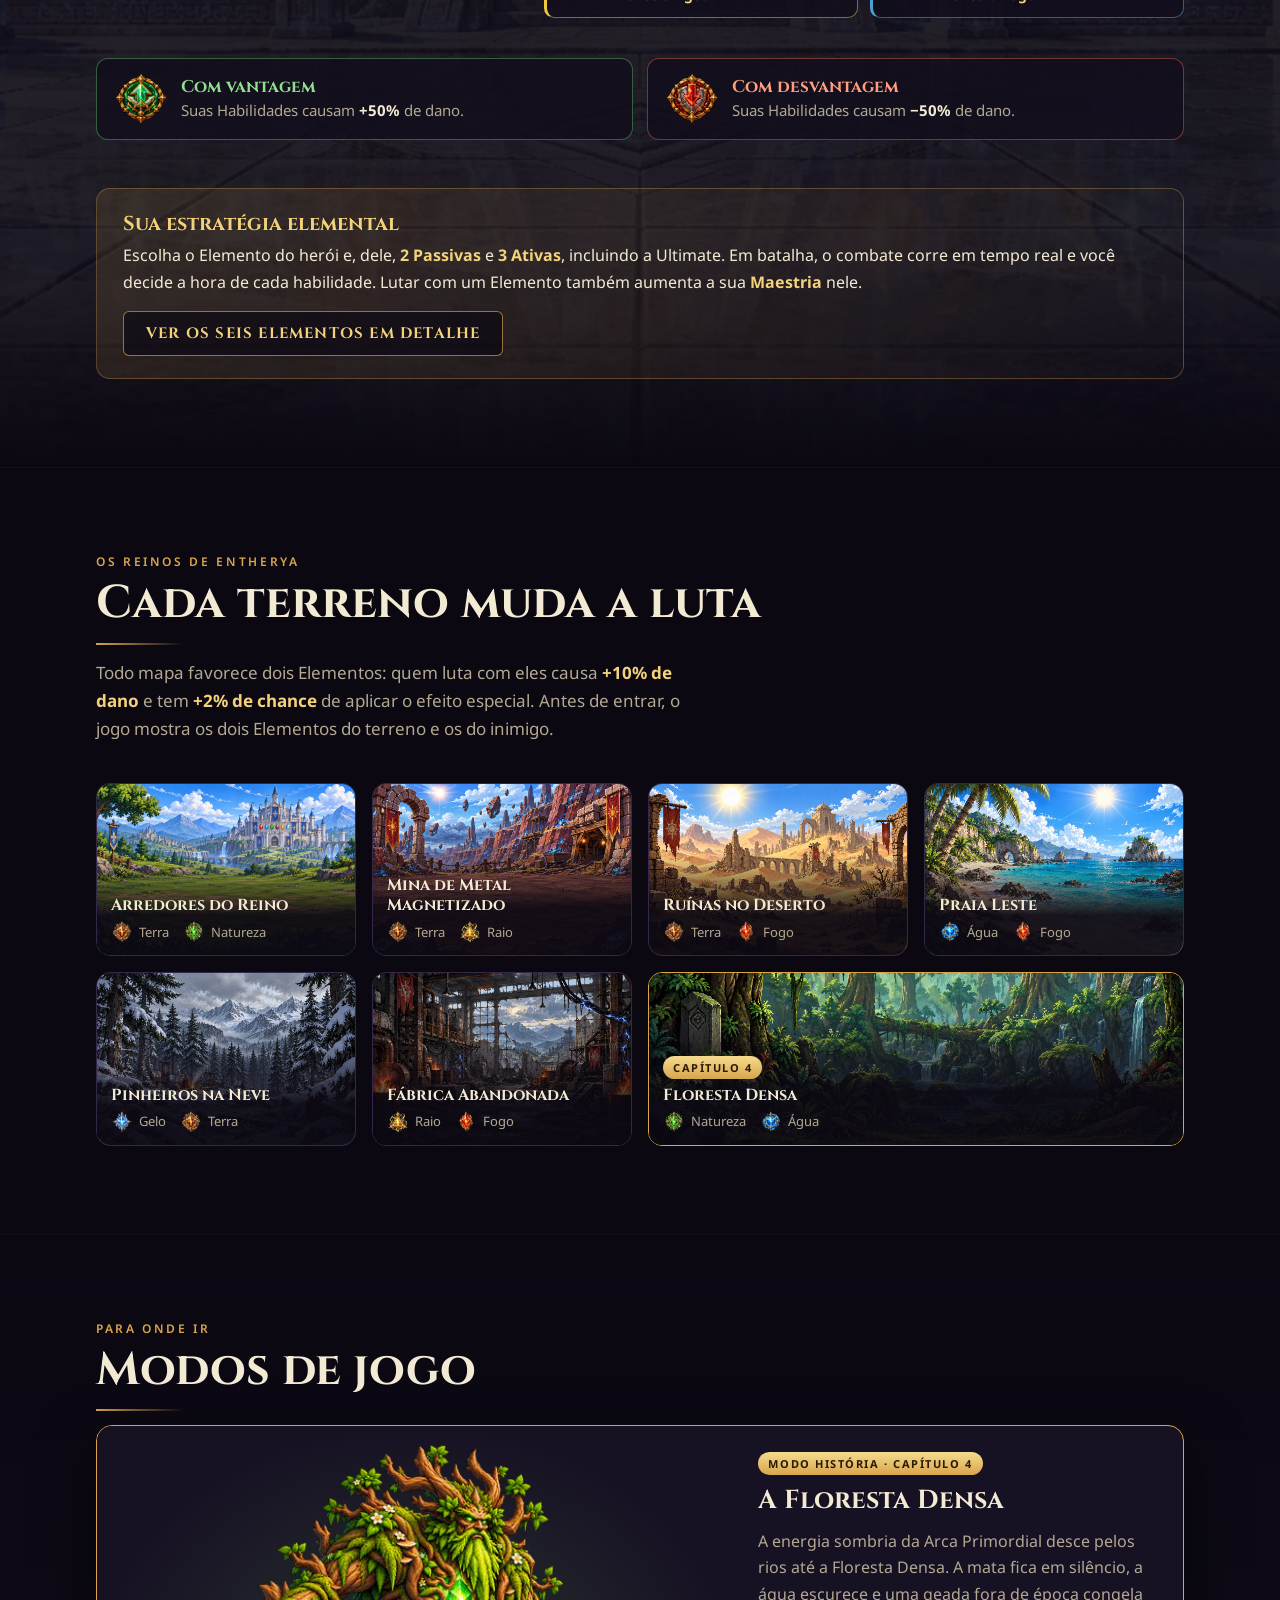
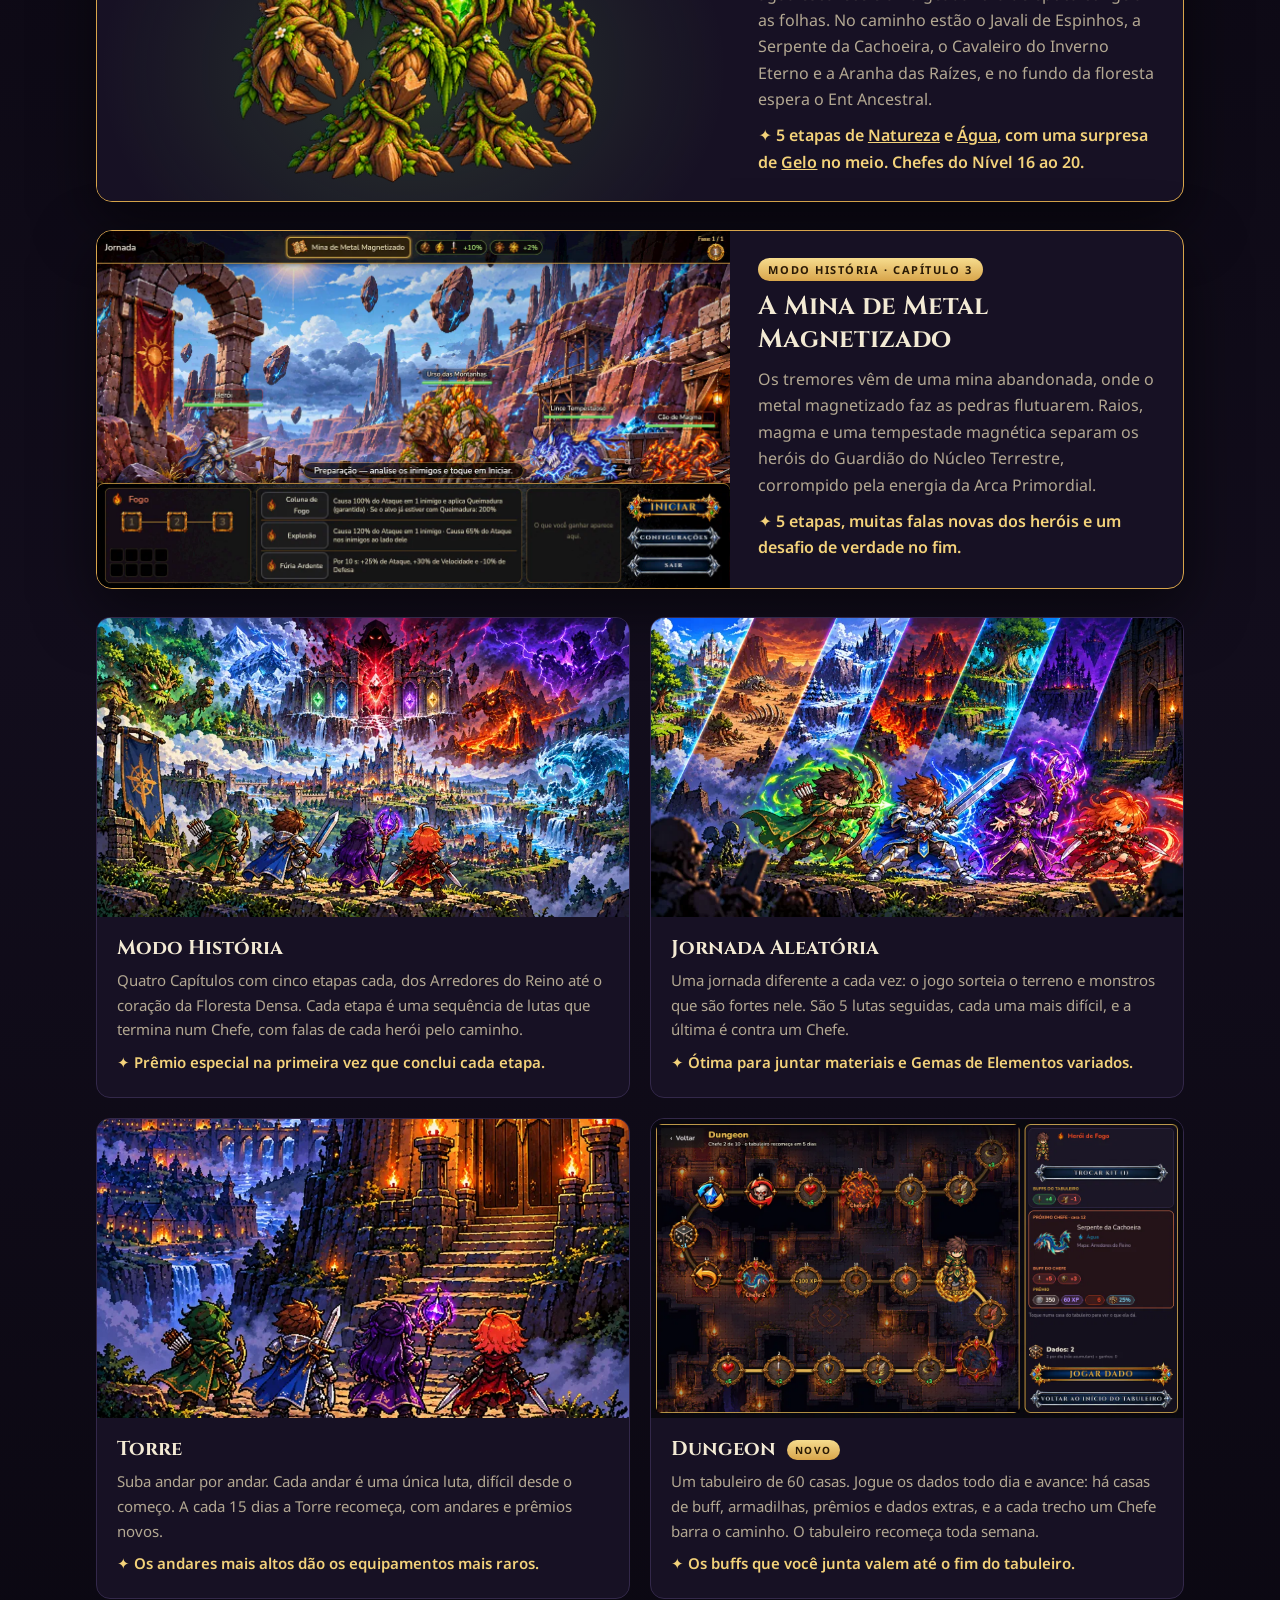
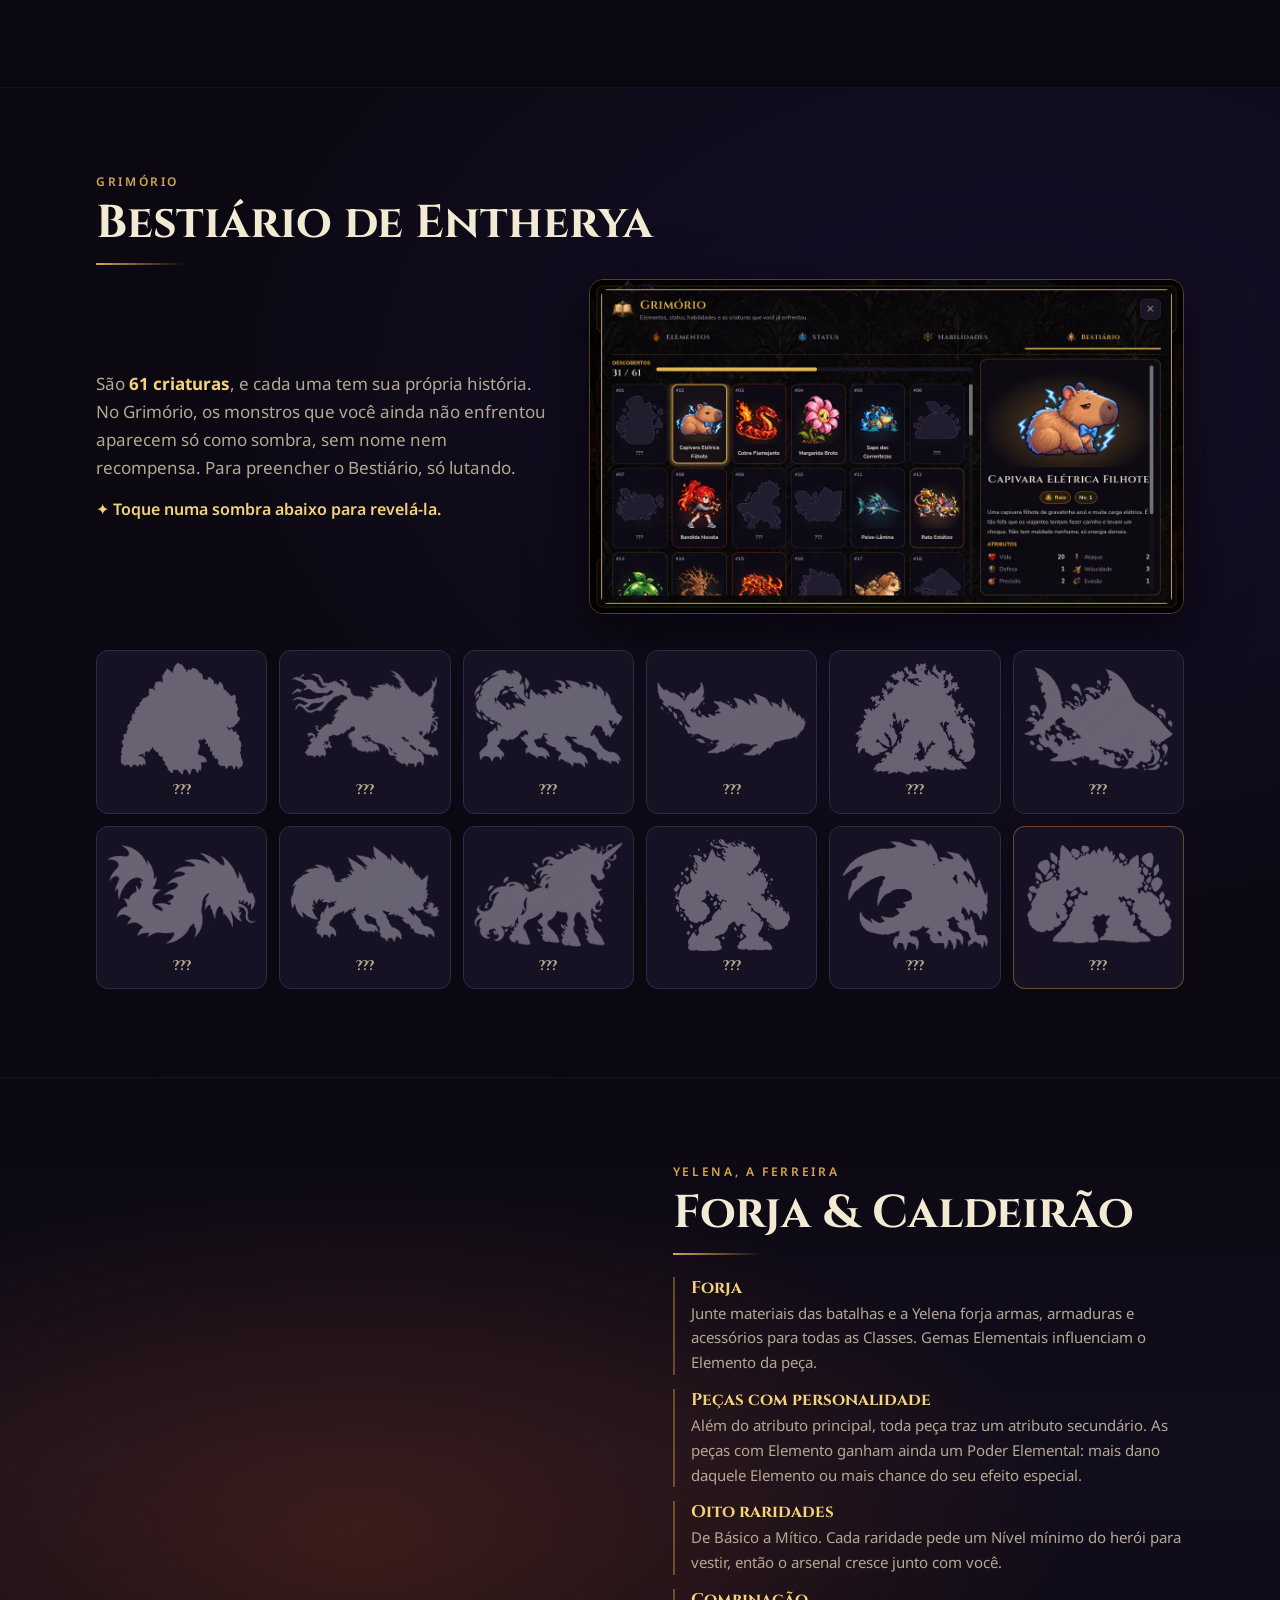
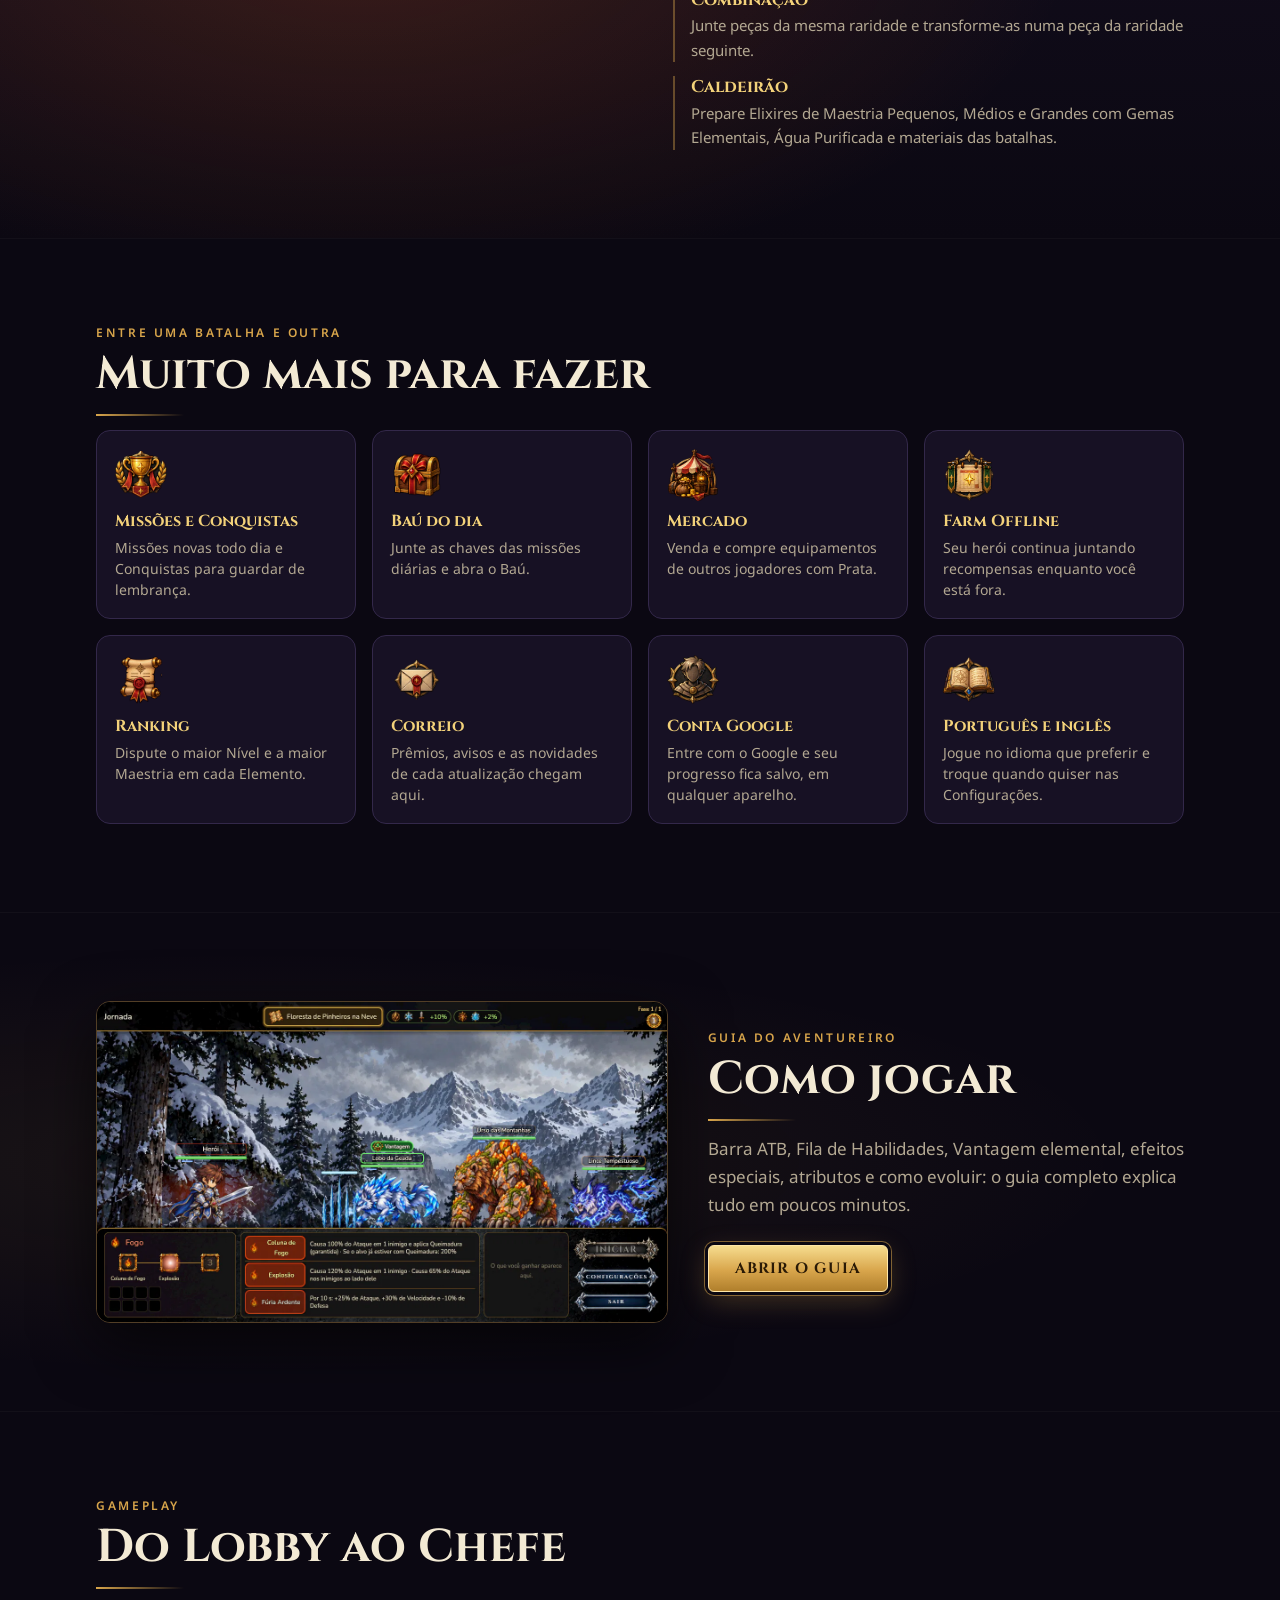
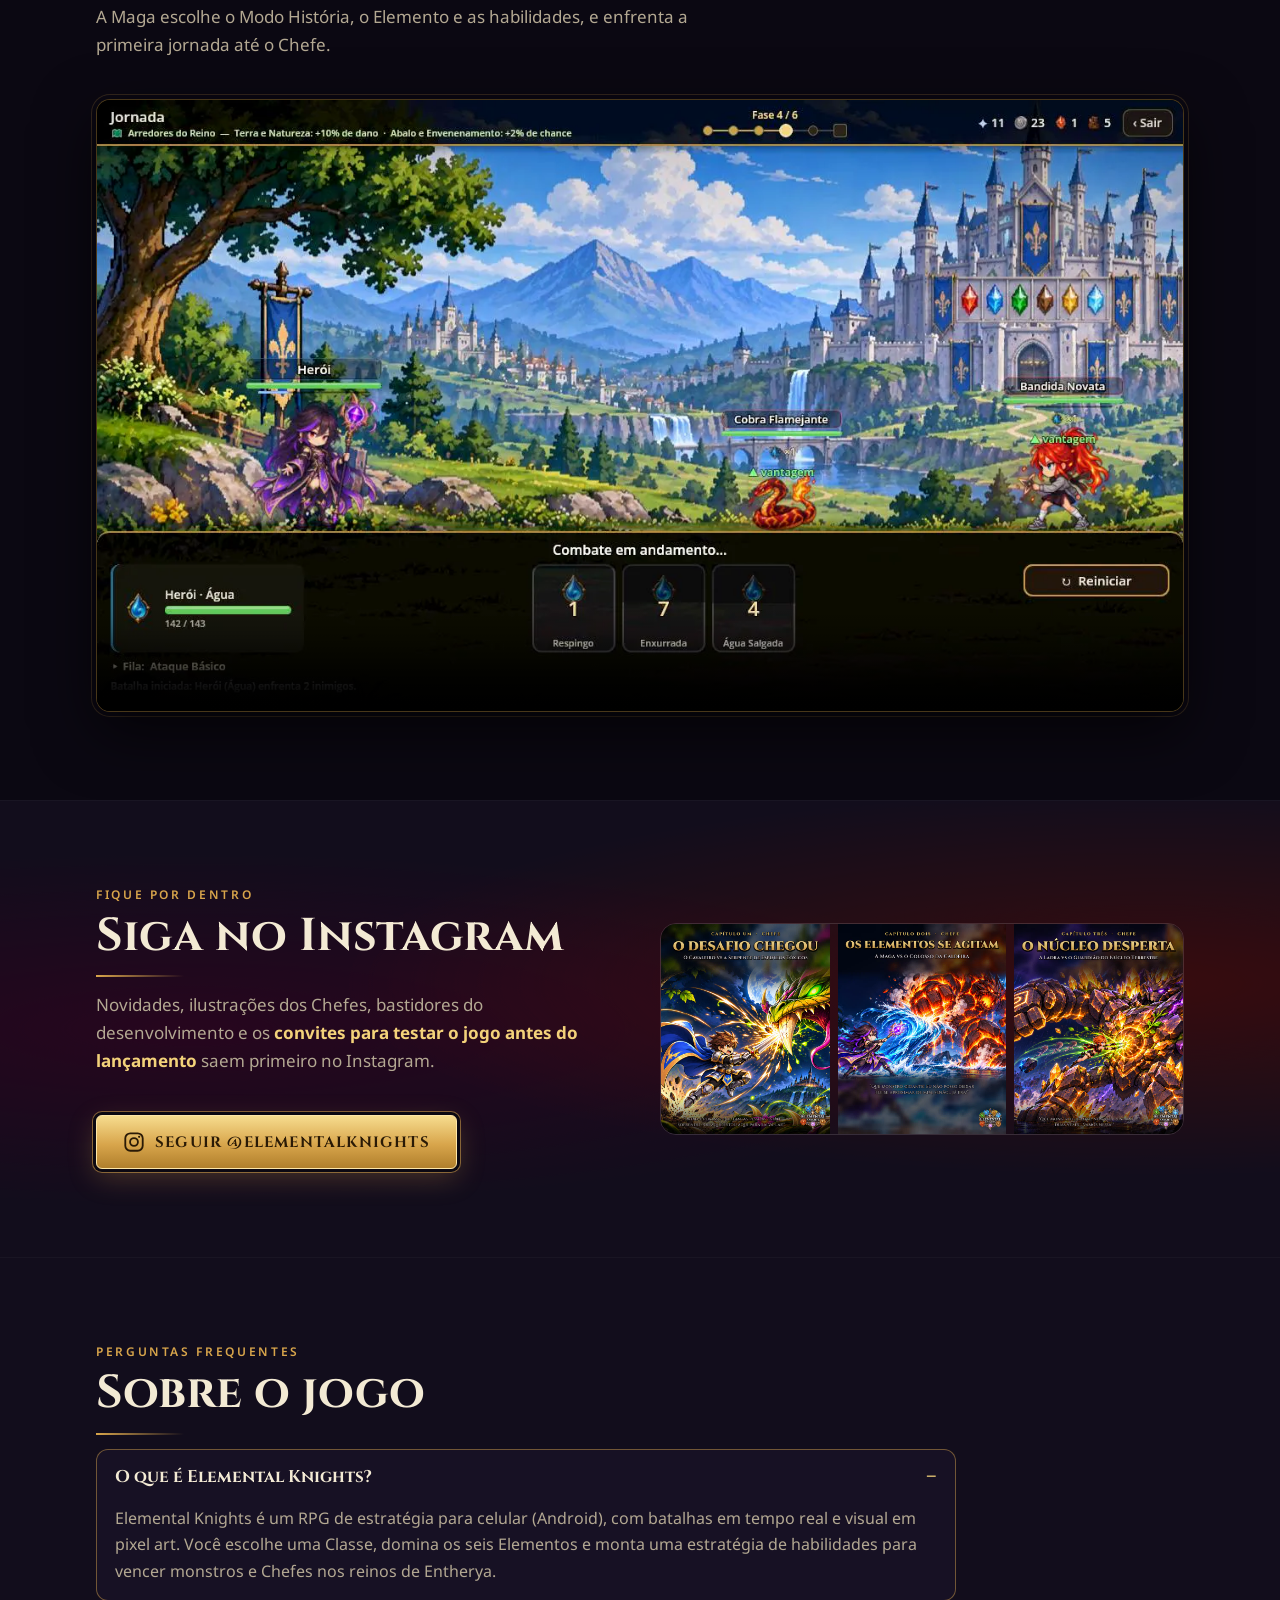
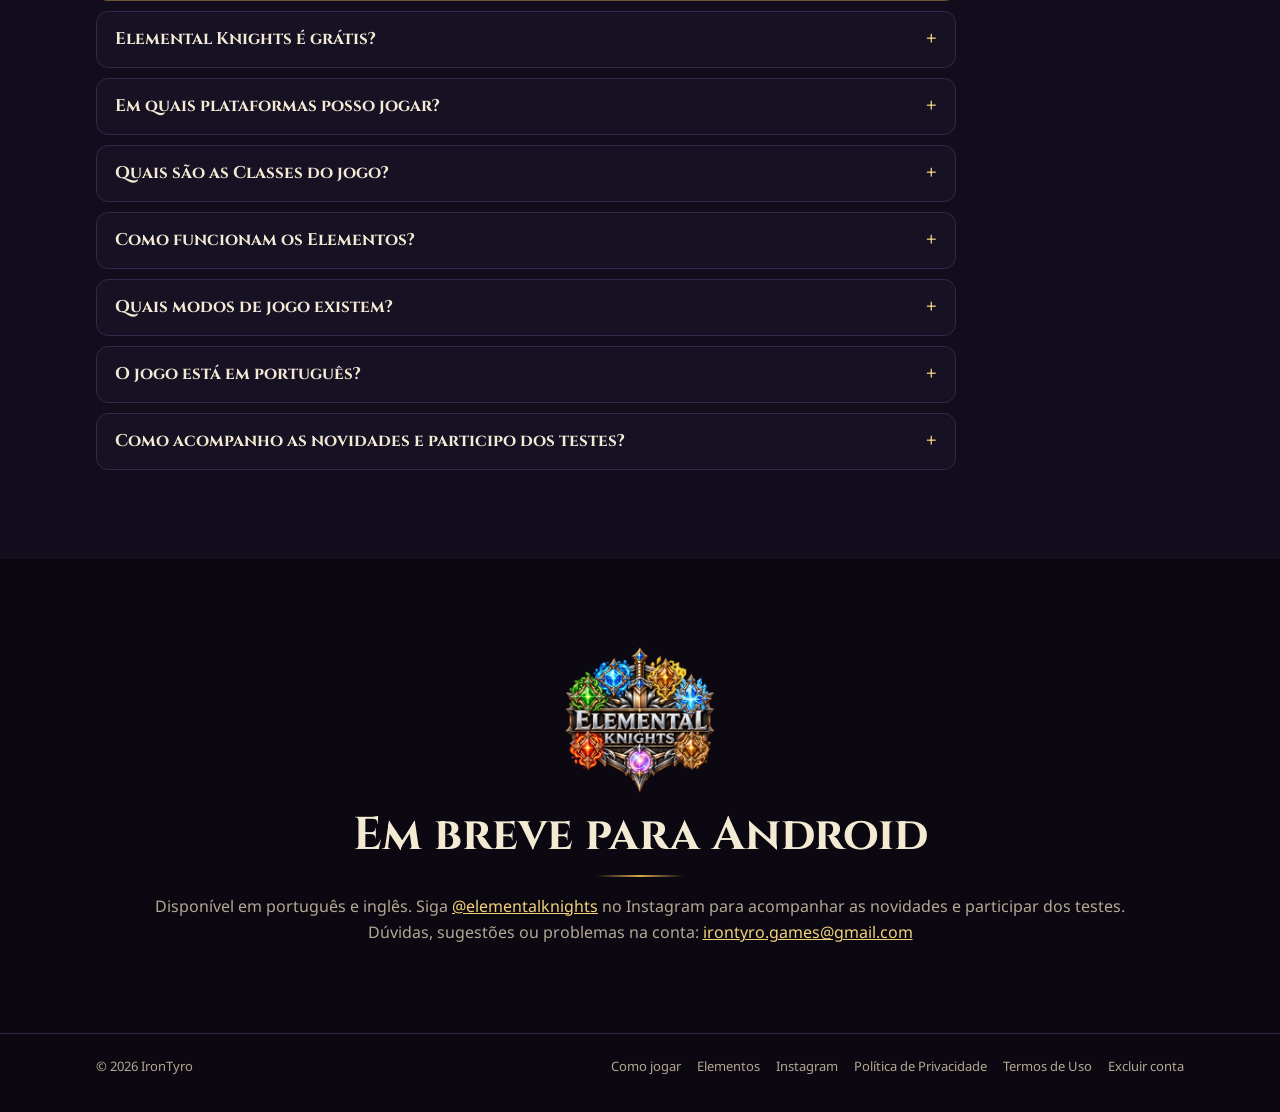
==== commit 760e0deb: "Páginas dos 6 Elementos, Capítulo 4 e mais SEO - elementos/ (geral) e uma página por Elemento: habil" ====
--- a/index.html
+++ b/index.html
@@ -4,7 +4,7 @@
 <meta charset="utf-8">
 <meta name="viewport" content="width=device-width, initial-scale=1">
 <title>Elemental Knights — RPG de estratégia elemental para Android</title>
-<meta name="description" content="Elemental Knights é um RPG de estratégia para Android: escolha entre 4 Classes, domine 6 Elementos, monte sua estratégia de habilidades e enfrente Chefes, a Torre e a Dungeon. Batalhas em tempo real com pixel art. Grátis, em português e inglês.">
+<meta name="description" content="RPG de estratégia grátis para Android em pixel art: 4 Classes, 6 Elementos e batalhas em tempo real contra Chefes, a Torre e a Dungeon. Em português e inglês.">
 <meta name="keywords" content="Elemental Knights, RPG, RPG de estratégia, jogo Android, RPG mobile, pixel art, jogo grátis, elementos, chefes, torre, dungeon, IronTyro">
 <link rel="canonical" href="https://elementalknights.com.br/">
 <meta name="robots" content="index, follow, max-image-preview:large">
@@ -135,7 +135,7 @@
     "name": "Quais modos de jogo existem?",
     "acceptedAnswer": {
      "@type": "Answer",
-     "text": "Modo História (três Capítulos com Chefes), Jornada Aleatória, Torre (andares cada vez mais difíceis, que recomeçam a cada 15 dias) e Dungeon (um tabuleiro de dados com 60 casas que recomeça toda semana)."
+     "text": "Modo História (quatro Capítulos com Chefes), Jornada Aleatória, Torre (andares cada vez mais difíceis, que recomeçam a cada 15 dias) e Dungeon (um tabuleiro de dados com 60 casas que recomeça toda semana)."
     }
    },
    {
@@ -163,7 +163,7 @@
 <link rel="preconnect" href="https://fonts.googleapis.com">
 <link rel="preconnect" href="https://fonts.gstatic.com" crossorigin>
 <link rel="stylesheet" href="https://fonts.googleapis.com/css2?family=Cinzel:wght@600;700;900&family=Noto+Sans:wght@400;500;600;700&display=swap">
-<link rel="stylesheet" href="ek.css?v=7">
+<link rel="stylesheet" href="ek.css?v=8">
 </head>
 <body>
 
@@ -172,12 +172,12 @@
     <a class="studio" href="https://irontyro.github.io/">IronTyro</a>
     <nav aria-label="Seções">
       <a href="#classes">Classes</a>
-      <a href="#elementos">Elementos</a>
       <a href="#mundo">Mundo</a>
       <a href="#modos">Modos</a>
       <a href="#bestiario">Bestiário</a>
       <a href="#forja">Forja</a>
       <a href="como-jogar.html">Como jogar</a>
+      <a href="elementos/">Elementos</a>
       <a href="#perguntas">Perguntas</a>
       <a class="nav-ig" href="https://www.instagram.com/elementalknights/" target="_blank" rel="noopener" aria-label="Instagram @elementalknights"><svg class="ig" viewBox="0 0 24 24" aria-hidden="true"><rect x="2.5" y="2.5" width="19" height="19" rx="5.5"/><circle cx="12" cy="12" r="4.3"/><circle cx="17.6" cy="6.4" r="1.2" class="dot"/></svg></a>
       <a class="nav-acct" href="conta/">Minha conta</a>
@@ -206,13 +206,13 @@
     <div class="wrap">
       <p class="eyebrow">O que há de novo</p>
       <h2>Entherya cresceu</h2>
-      <p class="intro">Um novo Capítulo, um novo reino, o Grimório renovado e muito mais para fazer entre uma batalha e outra.</p>
+      <p class="intro">Um novo Capítulo na Floresta Densa, o Grimório renovado e muito mais para fazer entre uma batalha e outra.</p>
       <div class="news">
-        <a class="news-card" href="#capitulo3">
-          <img src="img/mapa_minametalmagnetizado.webp" alt="" loading="lazy">
+        <a class="news-card" href="#capitulo4">
+          <img src="img/mapa_florestadensa.webp" alt="" loading="lazy">
           <span class="tag">Novo capítulo</span>
-          <h3>A Mina de Metal Magnetizado</h3>
-          <p>O Capítulo 3 leva os heróis ao subsolo, onde as pedras flutuam e o Guardião do Núcleo desperta.</p>
+          <h3>A Floresta Densa</h3>
+          <p>O Capítulo 4 leva os heróis ao coração da mata, onde o Ent Ancestral, o guardião mais antigo de Entherya, foi corrompido.</p>
         </a>
         <a class="news-card" href="#bestiario">
           <img src="img/tela_best_grimorio.webp" alt="" loading="lazy">
@@ -299,12 +299,12 @@
         </div>
 
         <ul class="el-list">
-          <li style="--e:#ff6a3d"><img src="img/gema_fogo.webp" alt="" loading="lazy"><div><h3>Fogo <span>Queimadura</span></h3><p>Pressão ofensiva crescente.</p><p class="beats">Vence o <b>Gelo</b></p></div></li>
-          <li style="--e:#8fd9e8"><img src="img/gema_gelo.webp" alt="" loading="lazy"><div><h3>Gelo <span>Congelamento</span></h3><p>O mestre do controle do campo de batalha.</p><p class="beats">Vence a <b>Natureza</b></p></div></li>
-          <li style="--e:#6fbf55"><img src="img/gema_natureza.webp" alt="" loading="lazy"><div><h3>Natureza <span>Envenenamento</span></h3><p>Evolução constante, adaptação e persistência: vence por desgaste contínuo.</p><p class="beats">Vence a <b>Terra</b></p></div></li>
-          <li style="--e:#c08a4a"><img src="img/gema_terra.webp" alt="" loading="lazy"><div><h3>Terra <span>Abalo</span></h3><p>Uma fortaleza inabalável que controla a linha de frente e transforma resistência em vantagem.</p><p class="beats">Vence o <b>Raio</b></p></div></li>
-          <li style="--e:#f0c93d"><img src="img/gema_raio.webp" alt="" loading="lazy"><div><h3>Raio <span>Paralisia</span></h3><p>Velocidade, precisão e domínio do ritmo: ataca antes dos adversários.</p><p class="beats">Vence a <b>Água</b></p></div></li>
-          <li style="--e:#4aa3cf"><img src="img/gema_agua.webp" alt="" loading="lazy"><div><h3>Água <span>Lentidão</span></h3><p>O mestre das marés prolonga o combate até assumir o controle total.</p><p class="beats">Vence o <b>Fogo</b></p></div></li>
+          <li style="--e:#ff6a3d"><img src="img/gema_fogo.webp" alt="" loading="lazy"><div><h3><a href="elementos/fogo.html">Fogo</a> <span>Queimadura</span></h3><p>Pressão ofensiva crescente.</p><p class="beats">Vence o <b>Gelo</b></p></div></li>
+          <li style="--e:#8fd9e8"><img src="img/gema_gelo.webp" alt="" loading="lazy"><div><h3><a href="elementos/gelo.html">Gelo</a> <span>Congelamento</span></h3><p>O mestre do controle do campo de batalha.</p><p class="beats">Vence a <b>Natureza</b></p></div></li>
+          <li style="--e:#6fbf55"><img src="img/gema_natureza.webp" alt="" loading="lazy"><div><h3><a href="elementos/natureza.html">Natureza</a> <span>Envenenamento</span></h3><p>Evolução constante, adaptação e persistência: vence por desgaste contínuo.</p><p class="beats">Vence a <b>Terra</b></p></div></li>
+          <li style="--e:#c08a4a"><img src="img/gema_terra.webp" alt="" loading="lazy"><div><h3><a href="elementos/terra.html">Terra</a> <span>Abalo</span></h3><p>Uma fortaleza inabalável que controla a linha de frente e transforma resistência em vantagem.</p><p class="beats">Vence o <b>Raio</b></p></div></li>
+          <li style="--e:#f0c93d"><img src="img/gema_raio.webp" alt="" loading="lazy"><div><h3><a href="elementos/raio.html">Raio</a> <span>Paralisia</span></h3><p>Velocidade, precisão e domínio do ritmo: ataca antes dos adversários.</p><p class="beats">Vence a <b>Água</b></p></div></li>
+          <li style="--e:#4aa3cf"><img src="img/gema_agua.webp" alt="" loading="lazy"><div><h3><a href="elementos/agua.html">Água</a> <span>Lentidão</span></h3><p>O mestre das marés prolonga o combate até assumir o controle total.</p><p class="beats">Vence o <b>Fogo</b></p></div></li>
         </ul>
       </div>
 
@@ -316,6 +316,7 @@
       <div class="strategy">
         <h3>Sua estratégia elemental</h3>
         <p>Escolha o Elemento do herói e, dele, <b>2 Passivas</b> e <b>3 Ativas</b>, incluindo a Ultimate. Em batalha, o combate corre em tempo real e você decide a hora de cada habilidade. Lutar com um Elemento também aumenta a sua <b>Maestria</b> nele.</p>
+        <p><a class="cta-ghost" href="elementos/">Ver os seis Elementos em detalhe</a></p>
       </div>
     </div>
   </section>
@@ -327,12 +328,12 @@
       <p class="intro">Todo mapa favorece dois Elementos: quem luta com eles causa <b>+10% de dano</b> e tem <b>+2% de chance</b> de aplicar o efeito especial. Antes de entrar, o jogo mostra os dois Elementos do terreno e os do inimigo.</p>
       <div class="realms">
         <article class="realm"><img src="img/mapa_arredoresreino.webp" alt="Arredores do Reino" loading="lazy"><div class="realm-body"><h3>Arredores do Reino</h3><p class="pair"><img src="img/gema_terra.webp" alt="">Terra <img src="img/gema_natureza.webp" alt="">Natureza</p></div></article>
-        <article class="realm"><img src="img/mapa_florestadensa.webp" alt="Floresta Densa" loading="lazy"><div class="realm-body"><h3>Floresta Densa</h3><p class="pair"><img src="img/gema_natureza.webp" alt="">Natureza <img src="img/gema_agua.webp" alt="">Água</p></div></article>
+        <article class="realm"><img src="img/mapa_minametalmagnetizado.webp" alt="Mina de Metal Magnetizado" loading="lazy"><div class="realm-body"><h3>Mina de Metal Magnetizado</h3><p class="pair"><img src="img/gema_terra.webp" alt="">Terra <img src="img/gema_raio.webp" alt="">Raio</p></div></article>
         <article class="realm"><img src="img/mapa_ruinasdeserto.webp" alt="Ruínas no Deserto" loading="lazy"><div class="realm-body"><h3>Ruínas no Deserto</h3><p class="pair"><img src="img/gema_terra.webp" alt="">Terra <img src="img/gema_fogo.webp" alt="">Fogo</p></div></article>
         <article class="realm"><img src="img/mapa_praialeste.webp" alt="Praia Leste" loading="lazy"><div class="realm-body"><h3>Praia Leste</h3><p class="pair"><img src="img/gema_agua.webp" alt="">Água <img src="img/gema_fogo.webp" alt="">Fogo</p></div></article>
         <article class="realm"><img src="img/mapa_florestapinheirosnaneve.webp" alt="Floresta de Pinheiros na Neve" loading="lazy"><div class="realm-body"><h3>Pinheiros na Neve</h3><p class="pair"><img src="img/gema_gelo.webp" alt="">Gelo <img src="img/gema_terra.webp" alt="">Terra</p></div></article>
         <article class="realm"><img src="img/mapa_fabricaabandonada.webp" alt="Fábrica Abandonada" loading="lazy"><div class="realm-body"><h3>Fábrica Abandonada</h3><p class="pair"><img src="img/gema_raio.webp" alt="">Raio <img src="img/gema_fogo.webp" alt="">Fogo</p></div></article>
-        <article class="realm realm-new"><img src="img/mapa_minametalmagnetizado.webp" alt="Mina de Metal Magnetizado" loading="lazy"><div class="realm-body"><span class="tag">Novo</span><h3>Mina de Metal Magnetizado</h3><p class="pair"><img src="img/gema_terra.webp" alt="">Terra <img src="img/gema_raio.webp" alt="">Raio</p></div></article>
+        <article class="realm realm-new"><img src="img/mapa_florestadensa.webp" alt="Floresta Densa" loading="lazy"><div class="realm-body"><span class="tag">Capítulo 4</span><h3>Floresta Densa</h3><p class="pair"><img src="img/gema_natureza.webp" alt="">Natureza <img src="img/gema_agua.webp" alt="">Água</p></div></article>
       </div>
     </div>
   </section>
@@ -341,6 +342,16 @@
     <div class="wrap">
       <p class="eyebrow">Para onde ir</p>
       <h2>Modos de jogo</h2>
+
+      <div id="capitulo4" class="chapter">
+        <img src="img/monstros/entancestral.webp" alt="O Ent Ancestral, Chefe do Capítulo 4 na Floresta Densa" loading="lazy">
+        <div class="chapter-text">
+          <span class="tag">Modo História · Capítulo 4</span>
+          <h3>A Floresta Densa</h3>
+          <p>A energia sombria da Arca Primordial desce pelos rios até a Floresta Densa. A mata fica em silêncio, a água escurece e uma geada fora de época congela as folhas. No caminho estão o Javali de Espinhos, a Serpente da Cachoeira, o Cavaleiro do Inverno Eterno e a Aranha das Raízes, e no fundo da floresta espera o Ent Ancestral.</p>
+          <p class="gain">5 etapas de <a href="elementos/natureza.html">Natureza</a> e <a href="elementos/agua.html">Água</a>, com uma surpresa de <a href="elementos/gelo.html">Gelo</a> no meio. Chefes do Nível 16 ao 20.</p>
+        </div>
+      </div>
 
       <div id="capitulo3" class="chapter">
         <img src="img/tela_lineup.webp" alt="Batalha na Mina de Metal Magnetizado contra o Urso das Montanhas, o Lince Tempestuoso e o Cão de Magma" loading="lazy">
@@ -357,7 +368,7 @@
           <img src="img/modo_historia.webp" alt="Modo História" loading="lazy">
           <div class="mode-body">
             <h3>Modo História</h3>
-            <p>Três Capítulos com cinco etapas cada, dos Arredores do Reino até o fundo da Mina. Cada etapa é uma sequência de lutas que termina num Chefe, com falas de cada herói pelo caminho.</p>
+            <p>Quatro Capítulos com cinco etapas cada, dos Arredores do Reino até o coração da Floresta Densa. Cada etapa é uma sequência de lutas que termina num Chefe, com falas de cada herói pelo caminho.</p>
             <p class="gain">Prêmio especial na primeira vez que conclui cada etapa.</p>
           </div>
         </article>
@@ -527,7 +538,7 @@
         </details>
         <details class="qa">
           <summary>Quais modos de jogo existem?</summary>
-          <p>Modo História (três Capítulos com Chefes), Jornada Aleatória, Torre (andares cada vez mais difíceis, que recomeçam a cada 15 dias) e Dungeon (um tabuleiro de dados com 60 casas que recomeça toda semana).</p>
+          <p>Modo História (quatro Capítulos com Chefes), Jornada Aleatória, Torre (andares cada vez mais difíceis, que recomeçam a cada 15 dias) e Dungeon (um tabuleiro de dados com 60 casas que recomeça toda semana).</p>
         </details>
         <details class="qa">
           <summary>O jogo está em português?</summary>
@@ -555,6 +566,8 @@
   <div class="wrap foot-in">
     <span>© 2026 IronTyro</span>
     <nav aria-label="Documentos">
+      <a href="como-jogar.html">Como jogar</a>
+      <a href="elementos/">Elementos</a>
       <a href="https://www.instagram.com/elementalknights/">Instagram</a>
       <a href="https://irontyro.github.io/privacidade.html">Política de Privacidade</a>
       <a href="https://irontyro.github.io/termos.html">Termos de Uso</a>
--- a/ek.css
+++ b/ek.css
@@ -546,3 +546,69 @@
 .qa summary::after { content: "+"; color: var(--gold-hi); font-size: 22px; line-height: 1; }
 .qa[open] summary::after { content: "−"; }
 .qa p { margin: 0 0 16px; color: var(--muted); }
+
+/* --- páginas dos Elementos (elementos/*.html, geradas por
+   tools/build_site_elements.mjs no projeto do jogo) */
+.topbar nav a[aria-current="page"] { color: var(--gold-hi); opacity: 1; }
+.crumbs { margin: 0 0 10px; font-size: 13px; color: var(--muted); }
+.crumbs a { color: var(--muted); }
+.el-page { --e: var(--gold); }
+.el-hero { background: radial-gradient(ellipse at 18% 40%, color-mix(in srgb, var(--e) 22%, transparent), transparent 60%); }
+.el-hero-in { display: grid; grid-template-columns: 160px 1fr; gap: 32px; align-items: center; }
+.el-hero-gem { width: 160px; height: 160px; filter: drop-shadow(0 0 28px color-mix(in srgb, var(--e) 60%, transparent)); }
+.el-page h1 { color: var(--e); }
+.el-facts { display: flex; flex-wrap: wrap; gap: 10px; margin: 18px 0 0; }
+.el-facts div { background: var(--surface); border: 1px solid var(--rule); border-radius: 10px; padding: 8px 14px; }
+.el-facts dt { font-size: 11px; letter-spacing: .1em; text-transform: uppercase; color: var(--muted); }
+.el-facts dd { margin: 2px 0 0; font-weight: 700; }
+@media (max-width: 640px) {
+  .el-hero-in { grid-template-columns: 1fr; gap: 12px; }
+  .el-hero-gem { width: 96px; height: 96px; }
+}
+.skills { list-style: none; padding: 0; margin: 0; display: grid; grid-template-columns: repeat(2, 1fr); gap: 12px; }
+@media (max-width: 760px) { .skills { grid-template-columns: 1fr; } }
+.sk { background: var(--surface); border: 1px solid var(--rule); border-left: 3px solid var(--e); border-radius: 12px; padding: 14px 16px; }
+.sk-ult { grid-column: 1 / -1; border-color: color-mix(in srgb, var(--e) 55%, transparent); box-shadow: 0 0 24px color-mix(in srgb, var(--e) 18%, transparent); }
+.sk h4 { margin: 0 0 6px; font: 700 17px/1.3 var(--display); color: var(--ink); display: flex; gap: 8px; align-items: center; flex-wrap: wrap; }
+.sk-tag { font: 700 10px/1 var(--body); letter-spacing: .1em; text-transform: uppercase; color: #1a1206; background: var(--e); padding: 4px 7px; border-radius: 6px; }
+.sk-tag-soft { background: transparent; color: var(--muted); border: 1px solid var(--rule); }
+.sk ul { margin: 0; padding-left: 18px; color: var(--muted); font-size: 14.5px; line-height: 1.55; }
+.sk-cd { margin: 8px 0 0; font-size: 12px; letter-spacing: .06em; text-transform: uppercase; color: var(--gold); }
+.el-maps { list-style: none; padding: 0; margin: 0; display: grid; grid-template-columns: repeat(3, 1fr); gap: 14px; }
+@media (max-width: 900px) { .el-maps { grid-template-columns: repeat(2, 1fr); } }
+@media (max-width: 520px) { .el-maps { grid-template-columns: 1fr; } }
+.el-maps li { background: var(--surface); border: 1px solid var(--rule); border-radius: 12px; overflow: hidden; }
+.el-maps img { width: 100%; height: auto; aspect-ratio: 16 / 9; object-fit: cover; }
+.el-maps div { padding: 10px 14px 12px; }
+.el-maps h3 { margin: 0; font: 700 16px/1.3 var(--display); }
+.el-maps p { margin: 2px 0 0; font-size: 14px; color: var(--muted); }
+.el-mons { list-style: none; padding: 0; margin: 0 0 18px; display: grid; grid-template-columns: repeat(4, 1fr); gap: 14px; }
+@media (max-width: 900px) { .el-mons { grid-template-columns: repeat(2, 1fr); } }
+.el-mons li { background: radial-gradient(ellipse at 50% 70%, color-mix(in srgb, var(--e) 16%, transparent), transparent 70%), var(--surface); border: 1px solid var(--rule); border-radius: 12px; padding: 12px; text-align: center; }
+.el-mons img { width: 100%; height: auto; aspect-ratio: 1; object-fit: contain; }
+.el-mons h3 { margin: 6px 0 0; font: 700 15px/1.3 var(--display); }
+.el-mons p { margin: 2px 0 0; font-size: 13px; color: var(--muted); }
+.chips { list-style: none; padding: 0; margin: 0; display: flex; flex-wrap: wrap; gap: 8px; }
+.chips li { background: var(--surface); border: 1px solid var(--rule); border-radius: 999px; padding: 5px 12px; font-size: 14px; }
+.chips span { color: var(--muted); font-size: 12px; margin-left: 4px; }
+.el-nav { list-style: none; padding: 0; margin: 0; display: grid; grid-template-columns: repeat(5, 1fr); gap: 12px; }
+.el-nav-big { grid-template-columns: repeat(6, 1fr); margin-top: 24px; }
+@media (max-width: 900px) { .el-nav, .el-nav-big { grid-template-columns: repeat(3, 1fr); } }
+.el-nav a { display: grid; justify-items: center; gap: 4px; padding: 14px 8px; background: var(--surface); border: 1px solid var(--rule); border-radius: 12px; text-decoration: none; color: var(--ink); }
+.el-nav a:hover, .el-nav a:focus-visible { border-color: var(--e); }
+.el-nav img { width: 56px; height: 56px; }
+.el-nav-big img { width: 72px; height: 72px; }
+.el-nav span { font: 700 16px/1.2 var(--display); color: var(--e); }
+.el-nav small { color: var(--muted); font-size: 12px; }
+.table-wrap { overflow-x: auto; }
+.el-table { width: 100%; border-collapse: collapse; min-width: 560px; }
+.el-table th, .el-table td { text-align: left; padding: 10px 12px; border-bottom: 1px solid var(--rule); }
+.el-table thead th { font-size: 12px; letter-spacing: .1em; text-transform: uppercase; color: var(--muted); }
+.el-table tbody th a { display: inline-flex; gap: 8px; align-items: center; color: var(--e); font: 700 16px/1 var(--display); text-decoration: none; }
+.el-table img { width: 28px; height: 28px; }
+.el-more { display: flex; gap: 12px; justify-content: center; flex-wrap: wrap; }
+.el-list h3 a, .status h3 a { color: inherit; text-decoration: none; }
+.el-list h3 a:hover, .status h3 a:hover { text-decoration: underline; }
+.chapter img[src*="monstros/"] { object-fit: contain; background: radial-gradient(ellipse at 50% 65%, #6fbf5533, transparent 70%), var(--surface); padding: 18px; }
+.strategy p + p { margin-top: 16px; }
+.strategy .cta-ghost, .el-more .cta-ghost { display: inline-block; }
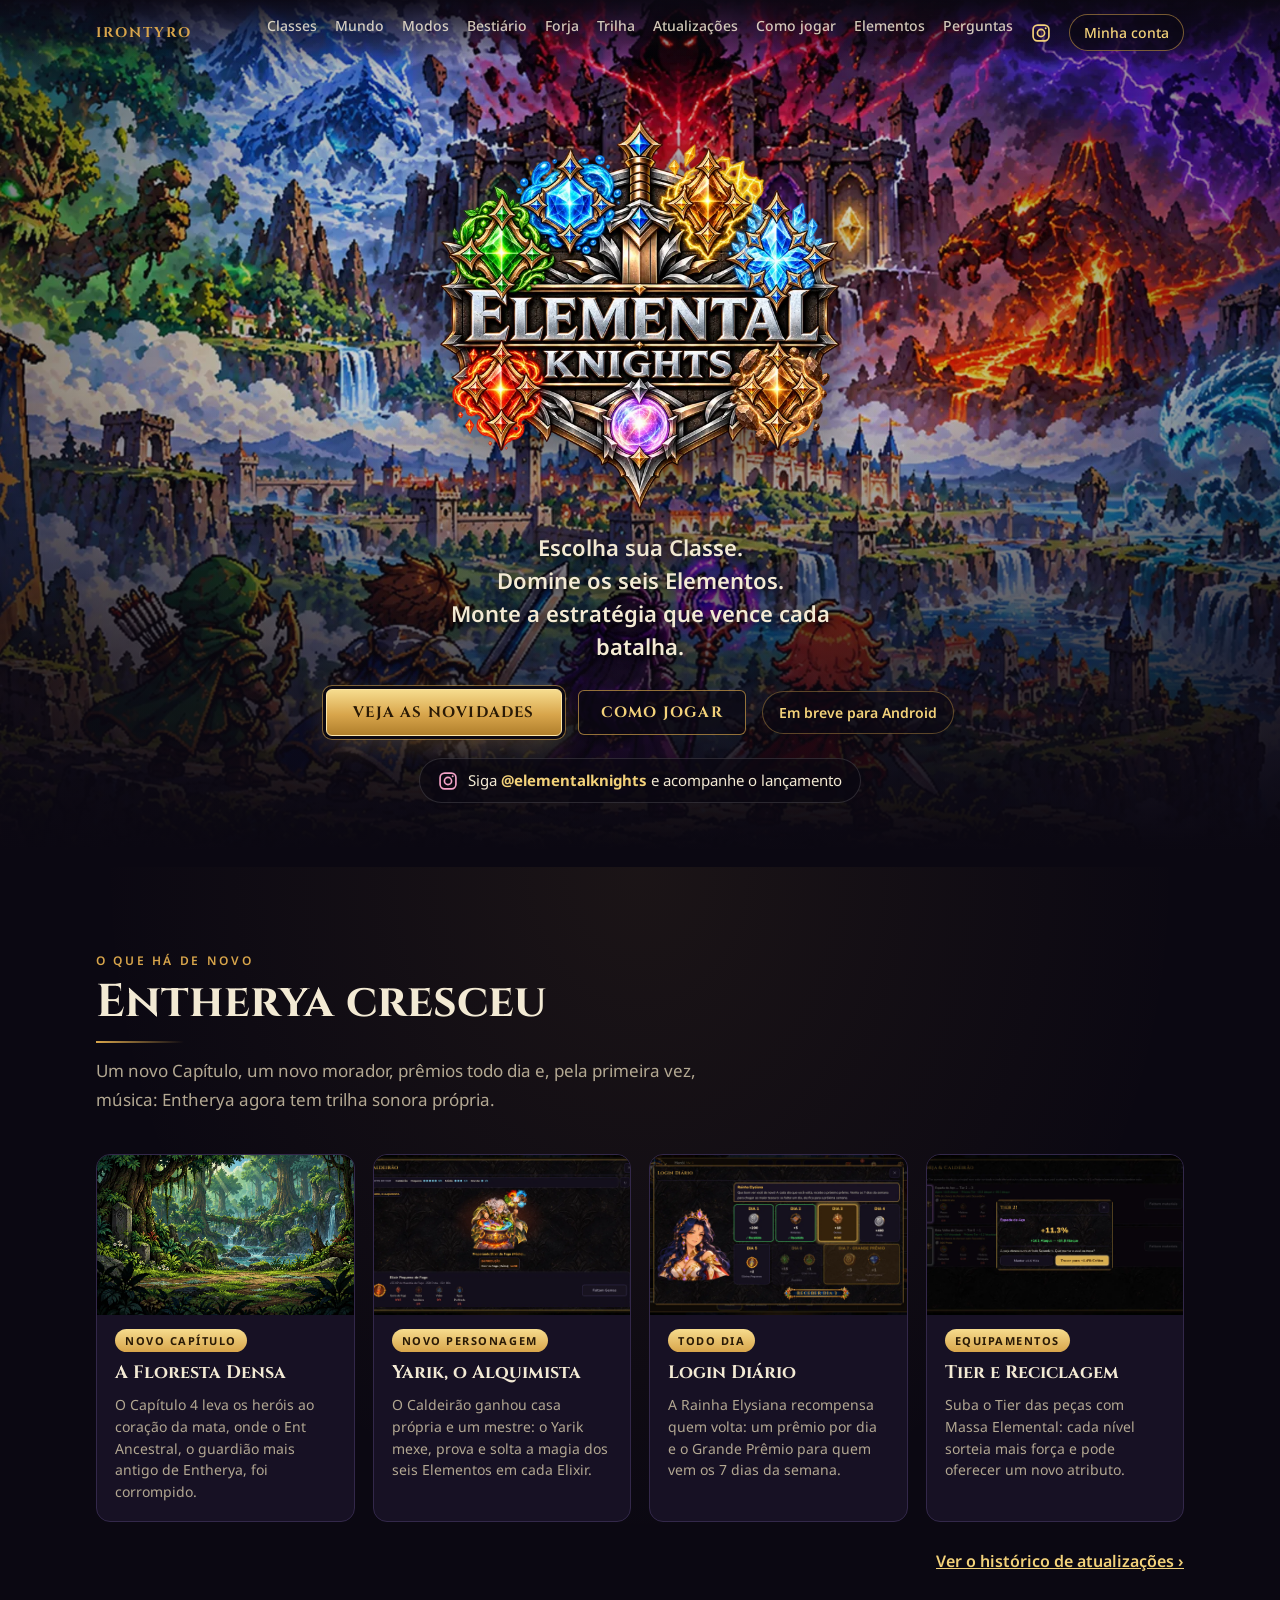
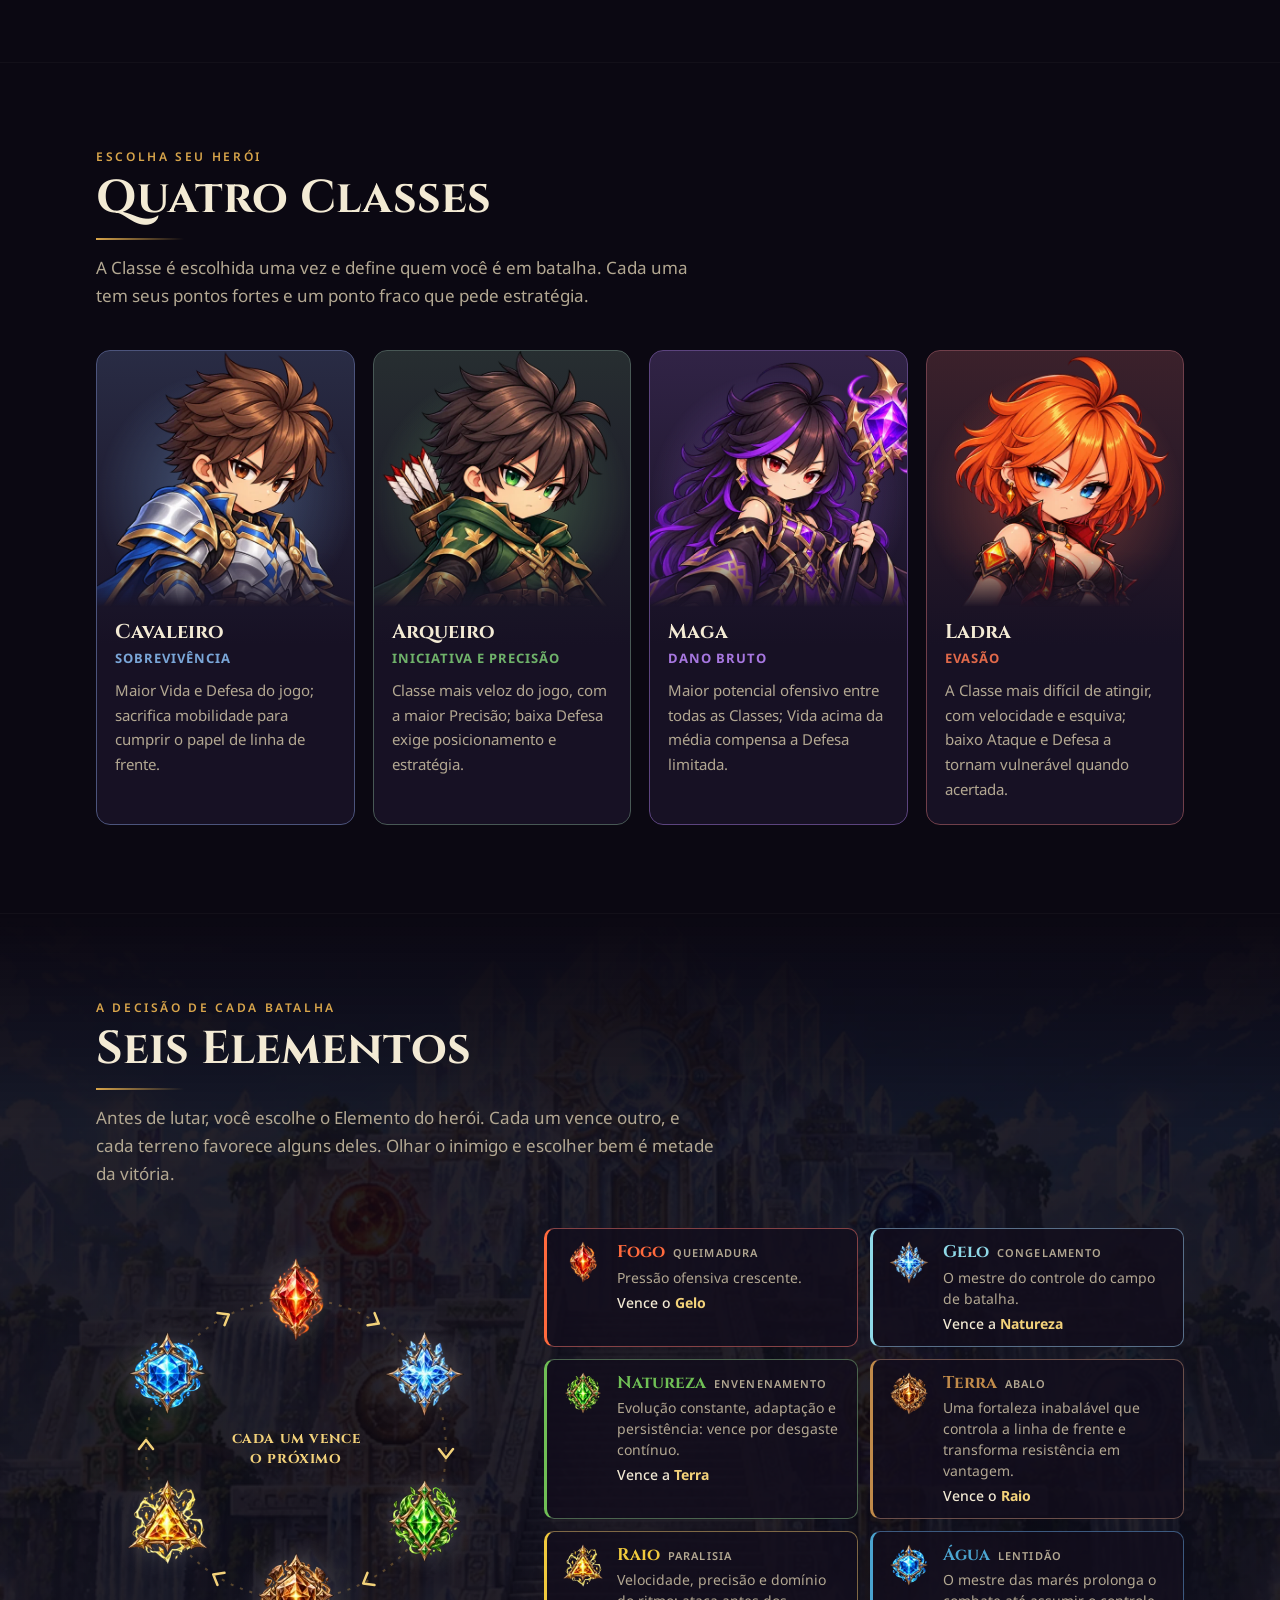
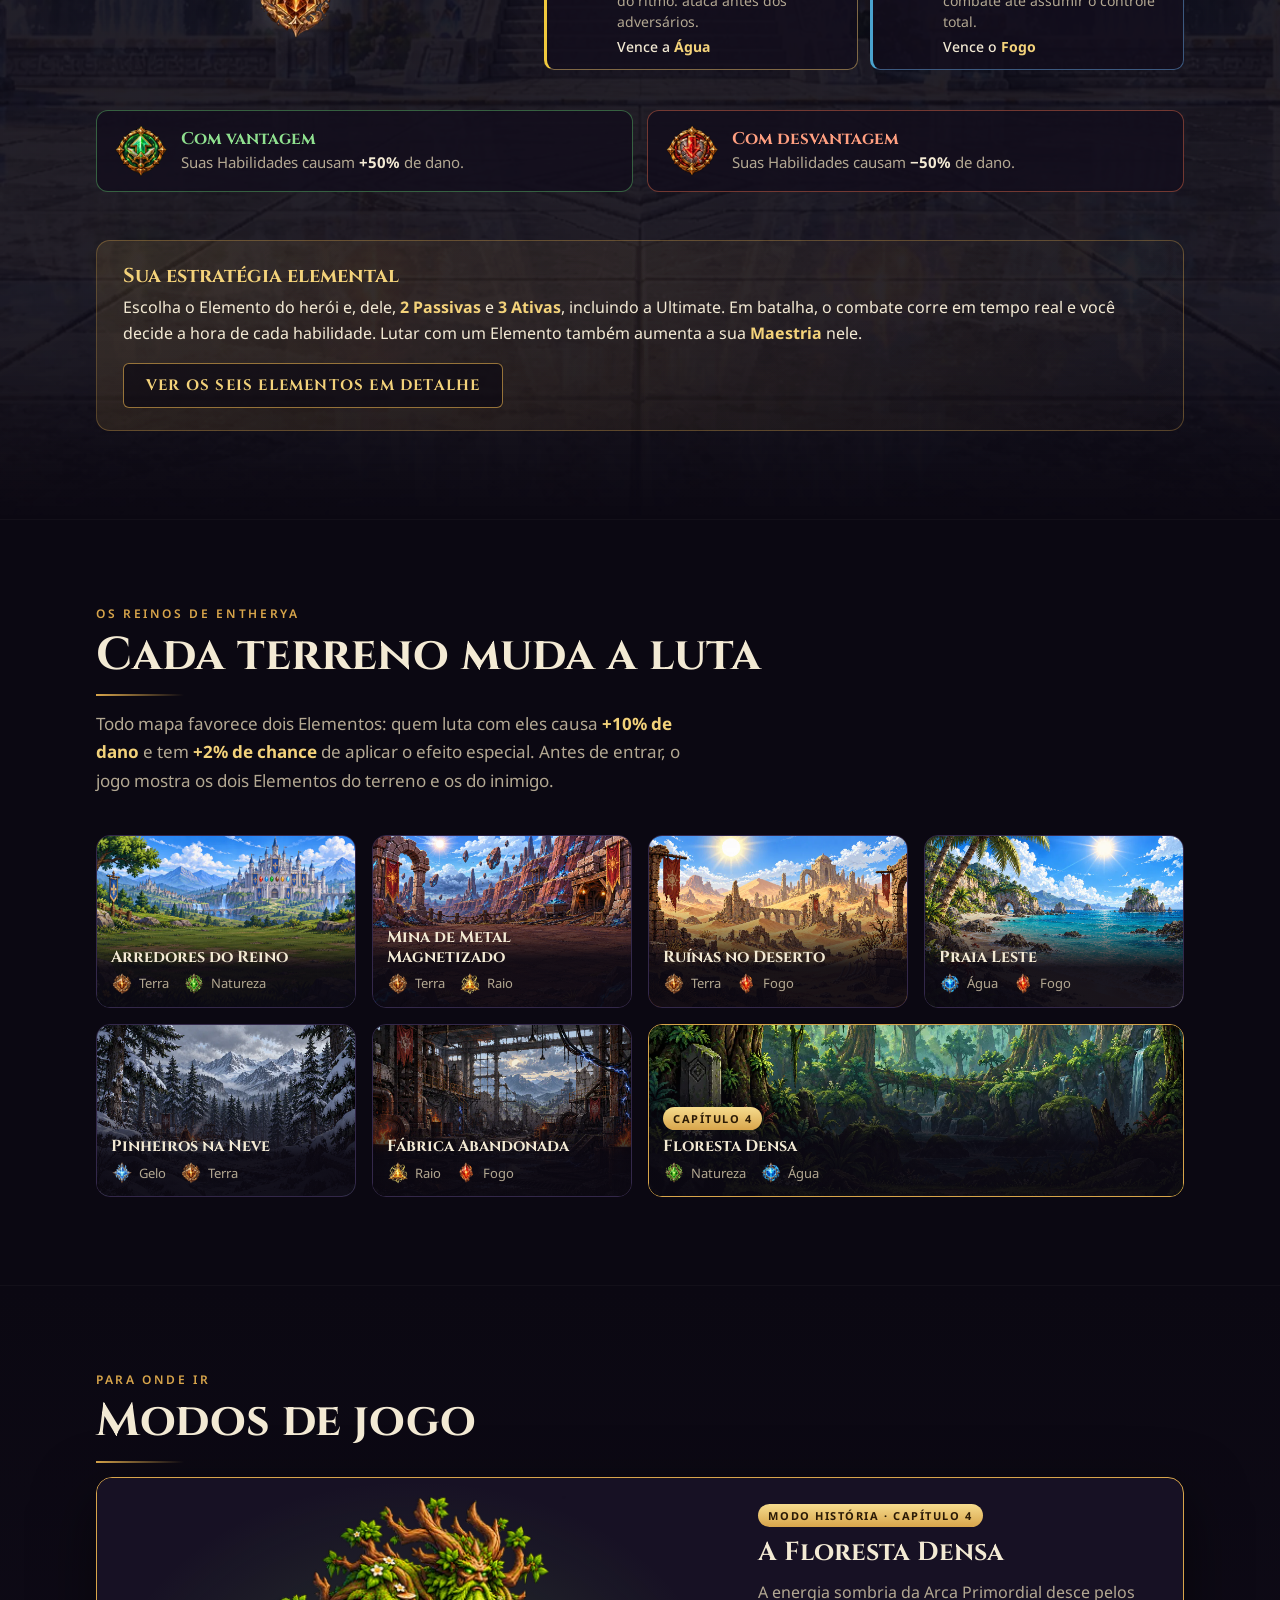
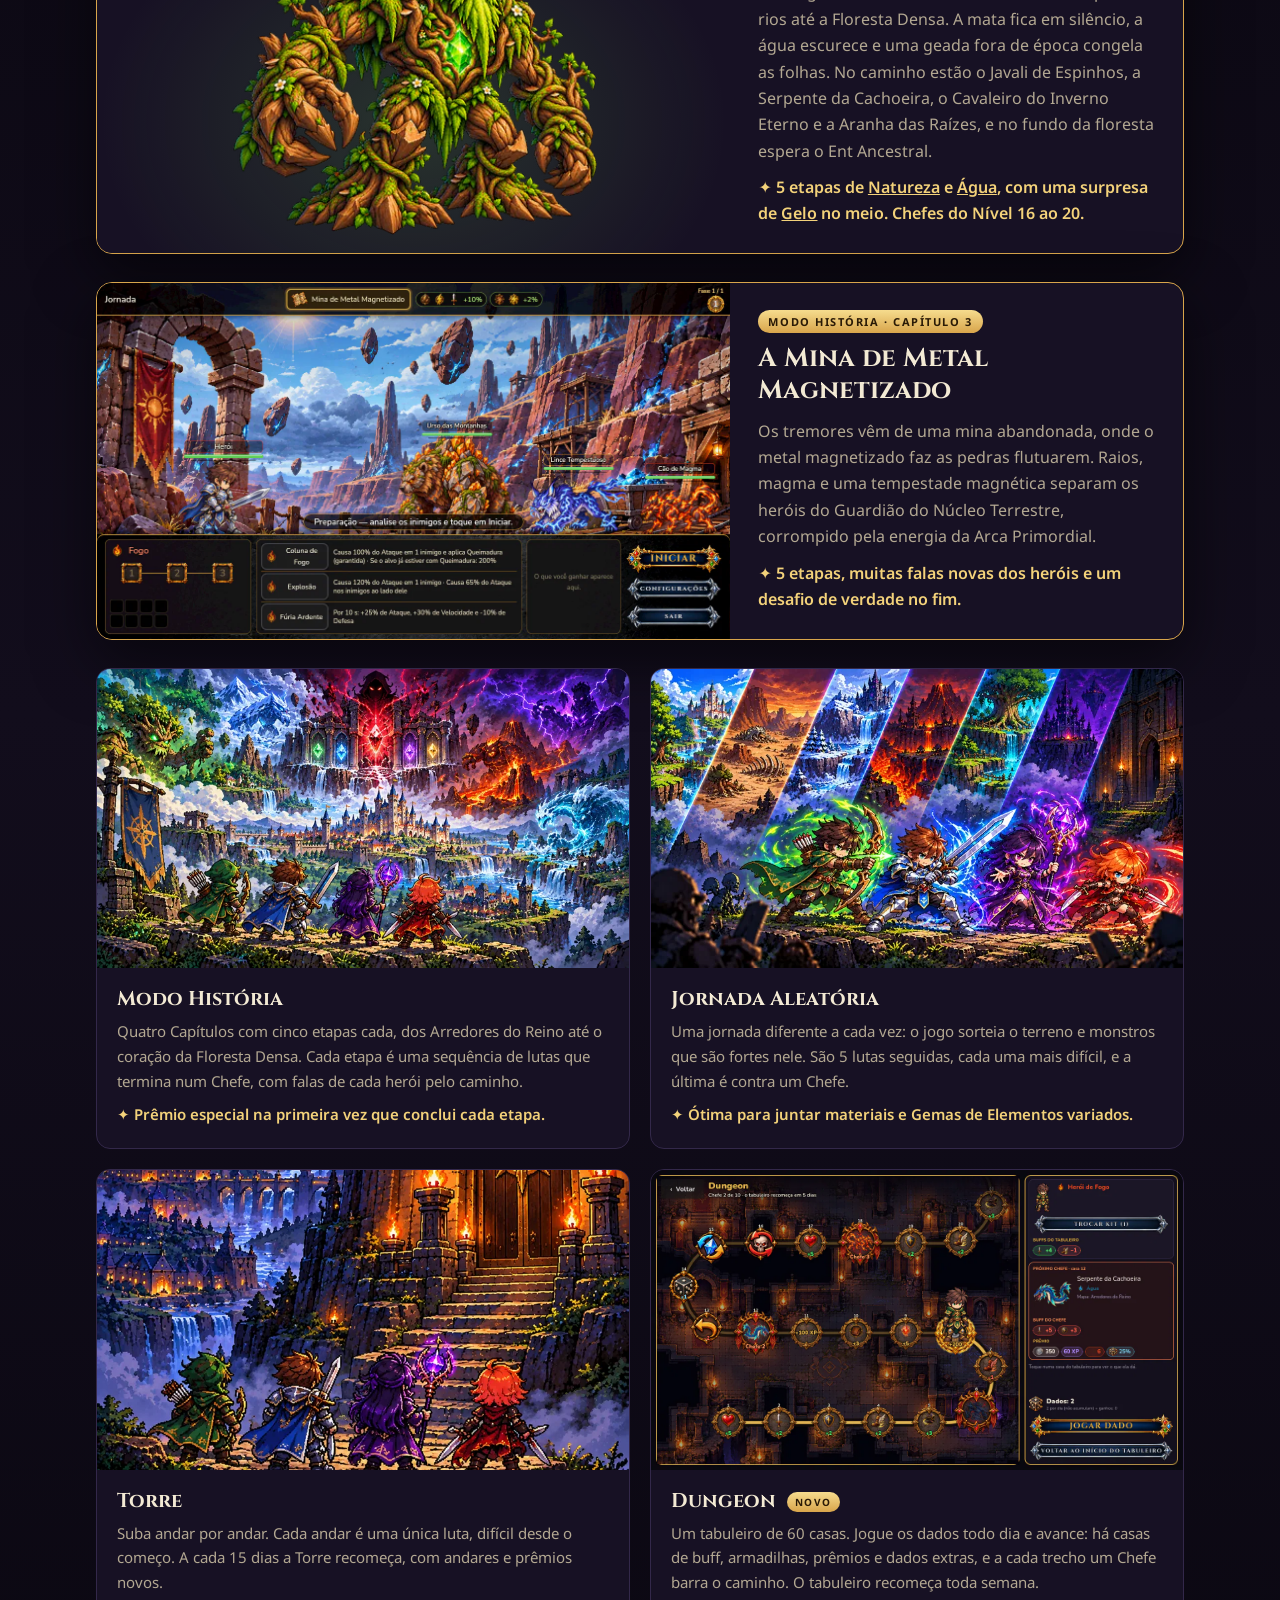
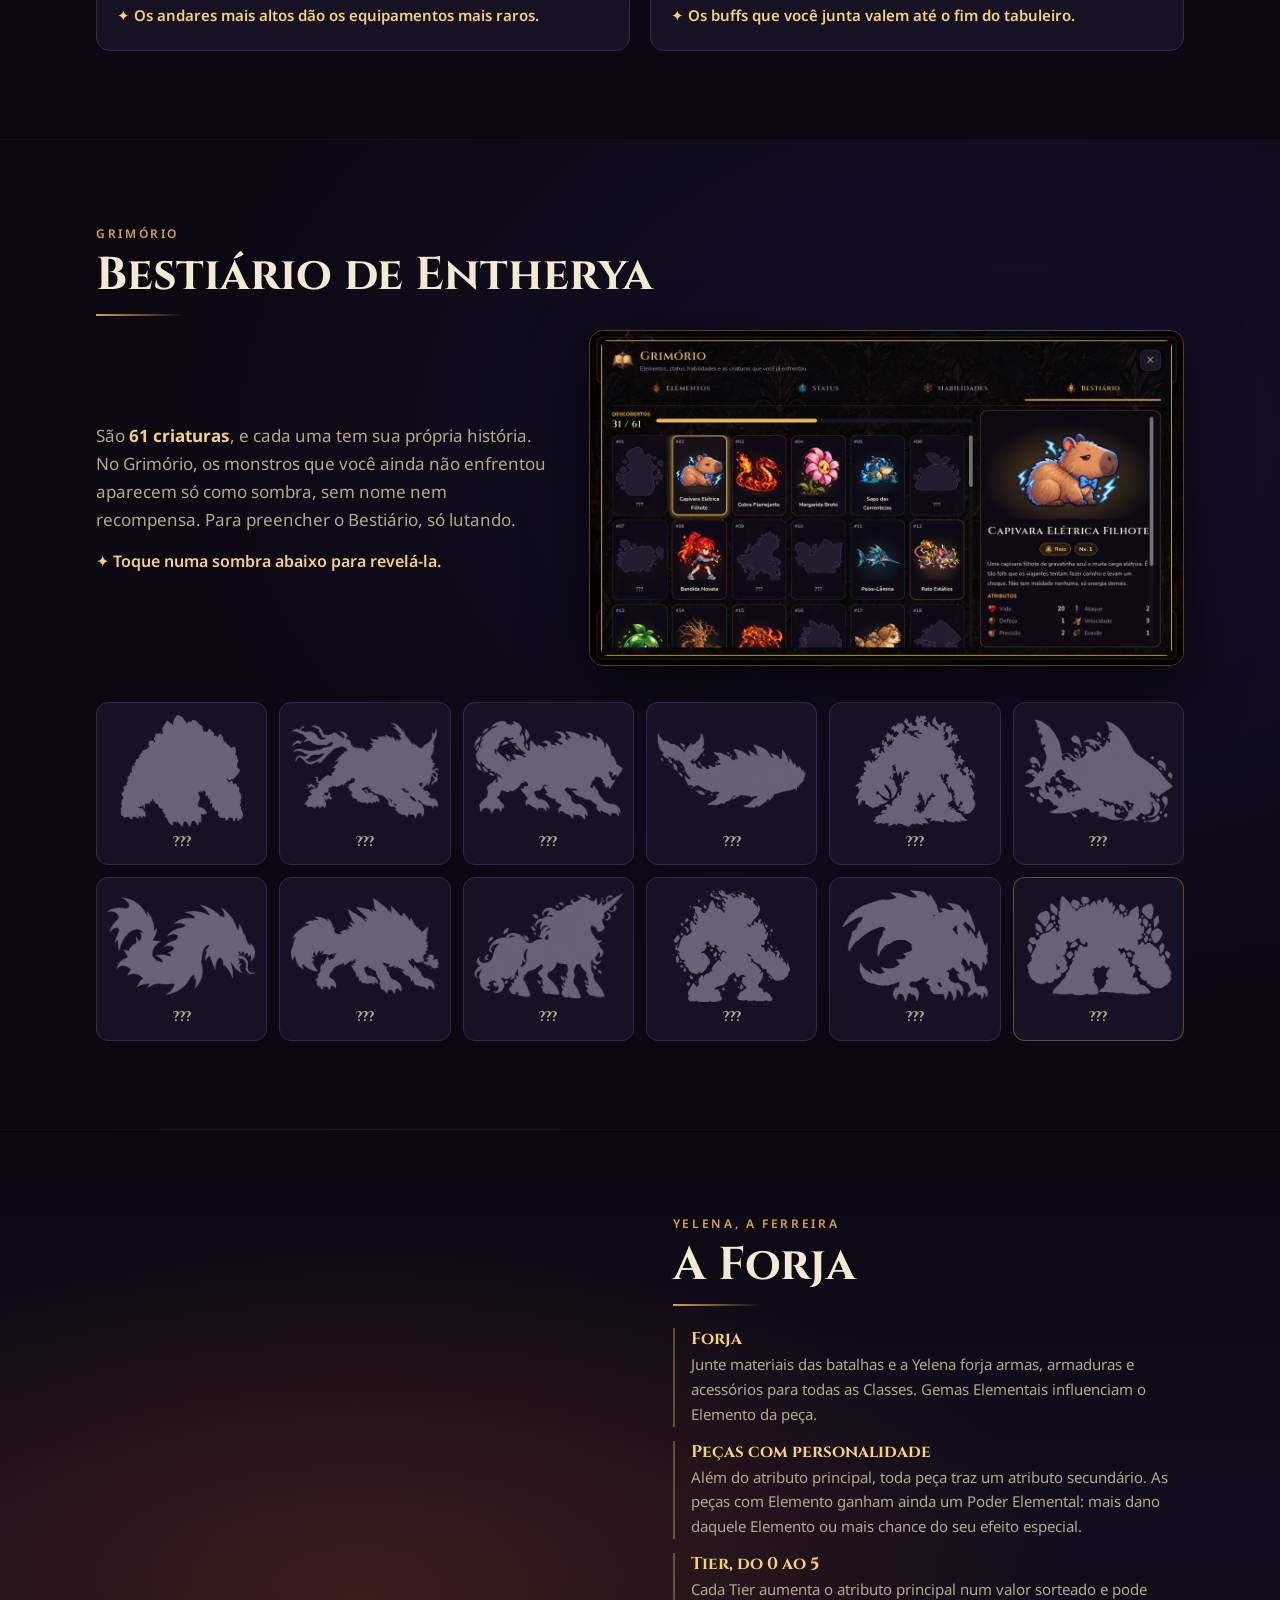
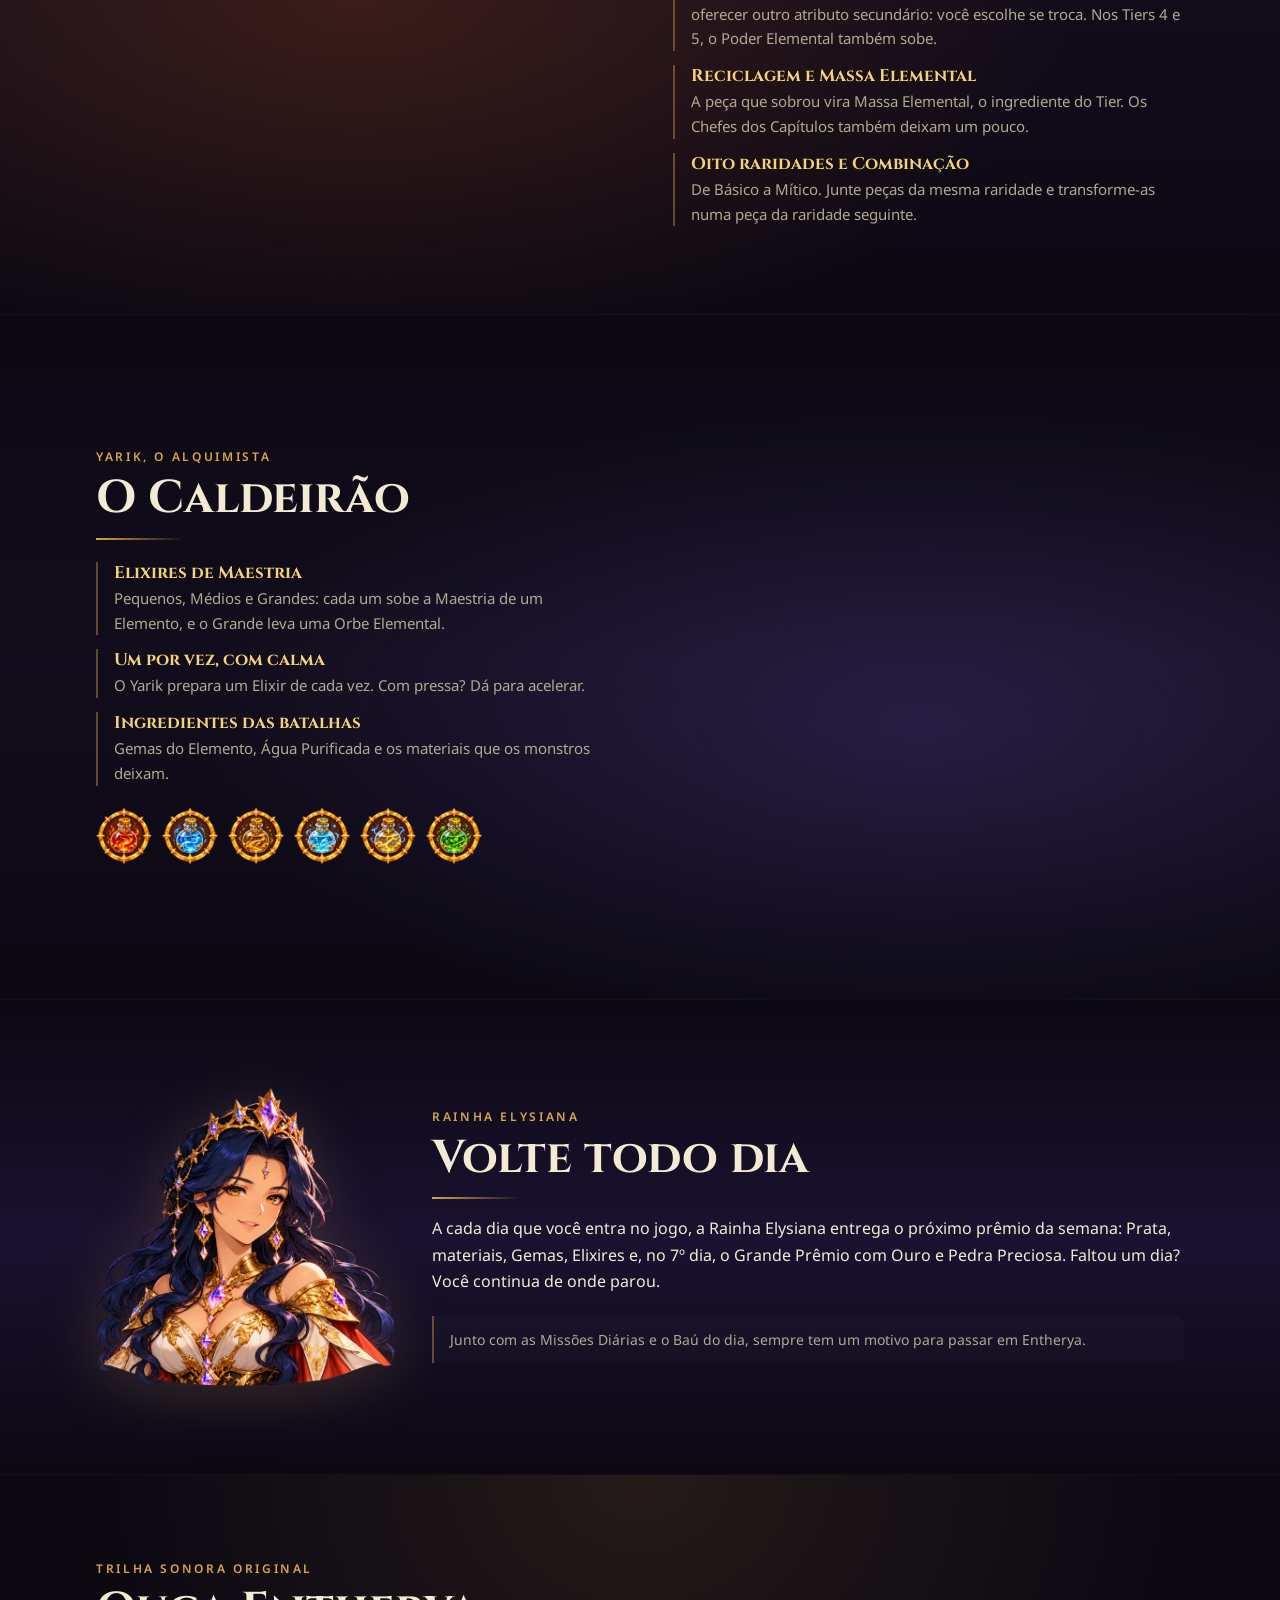
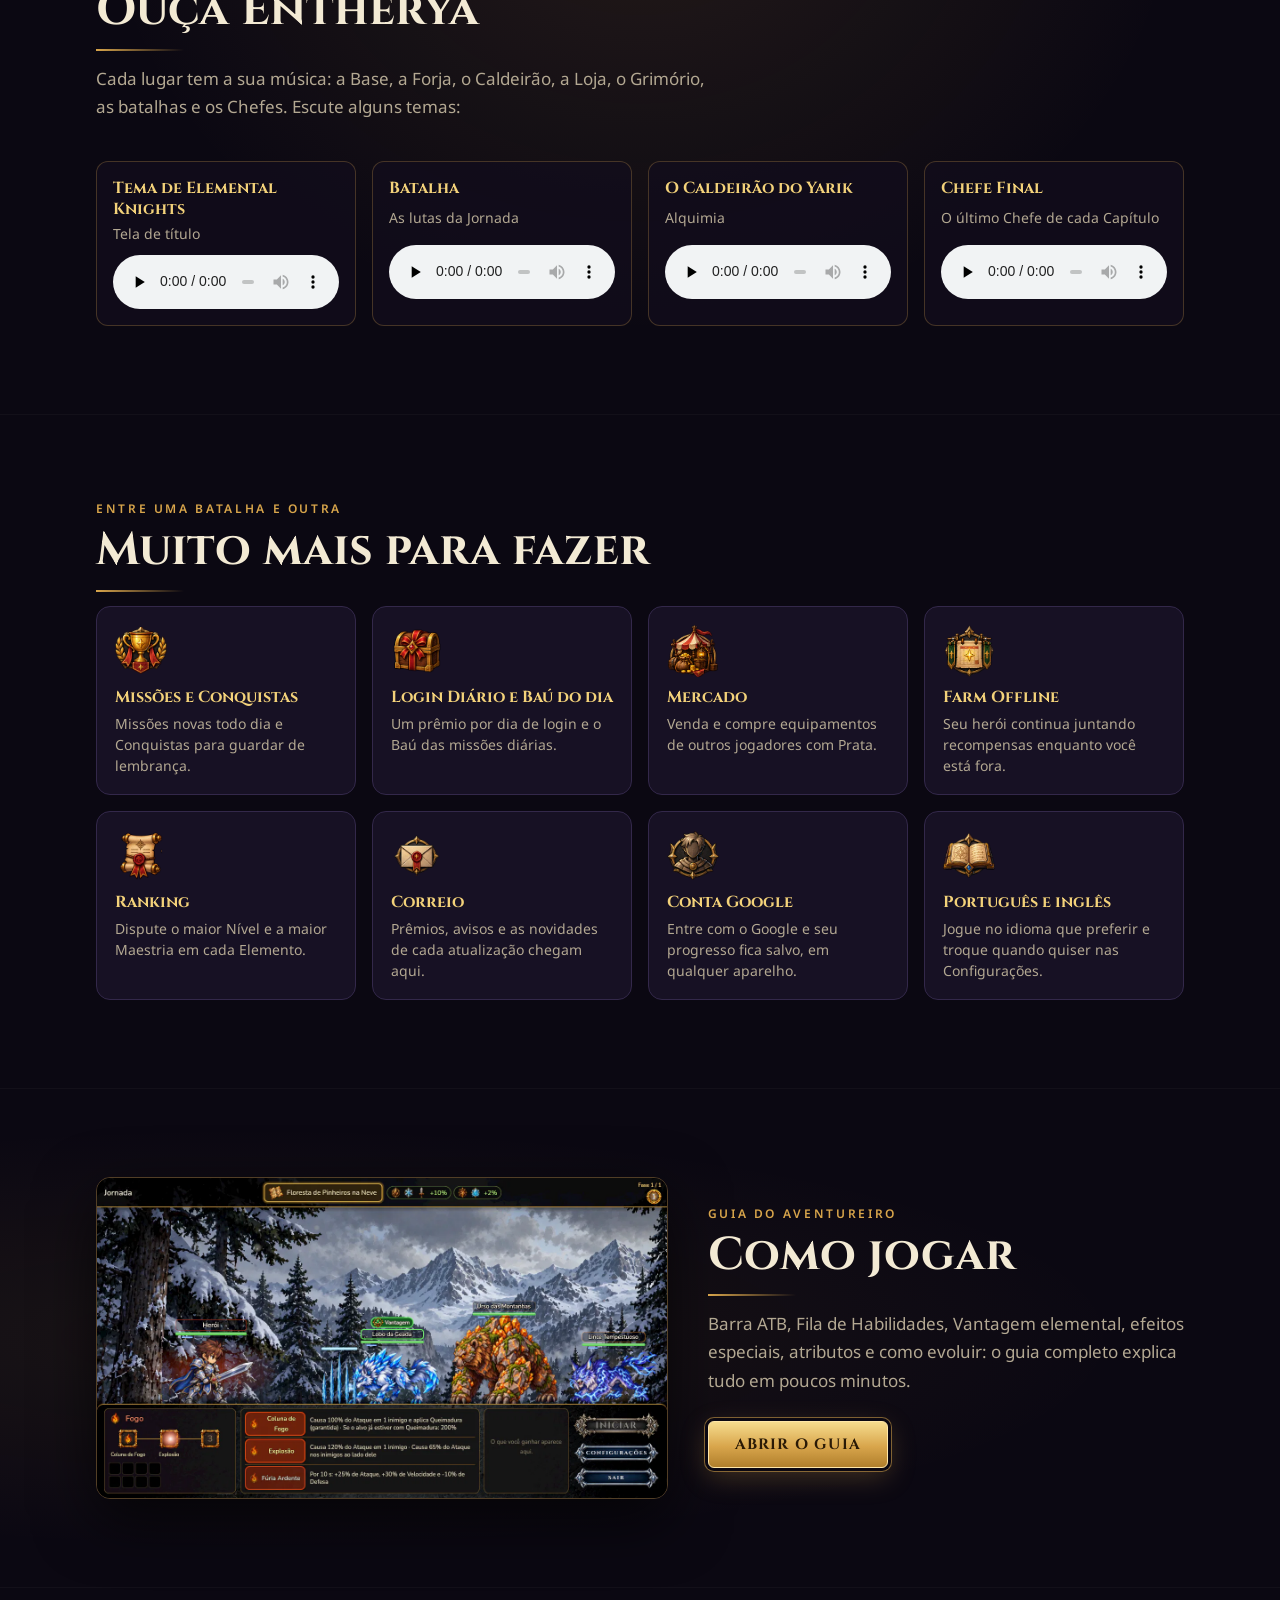
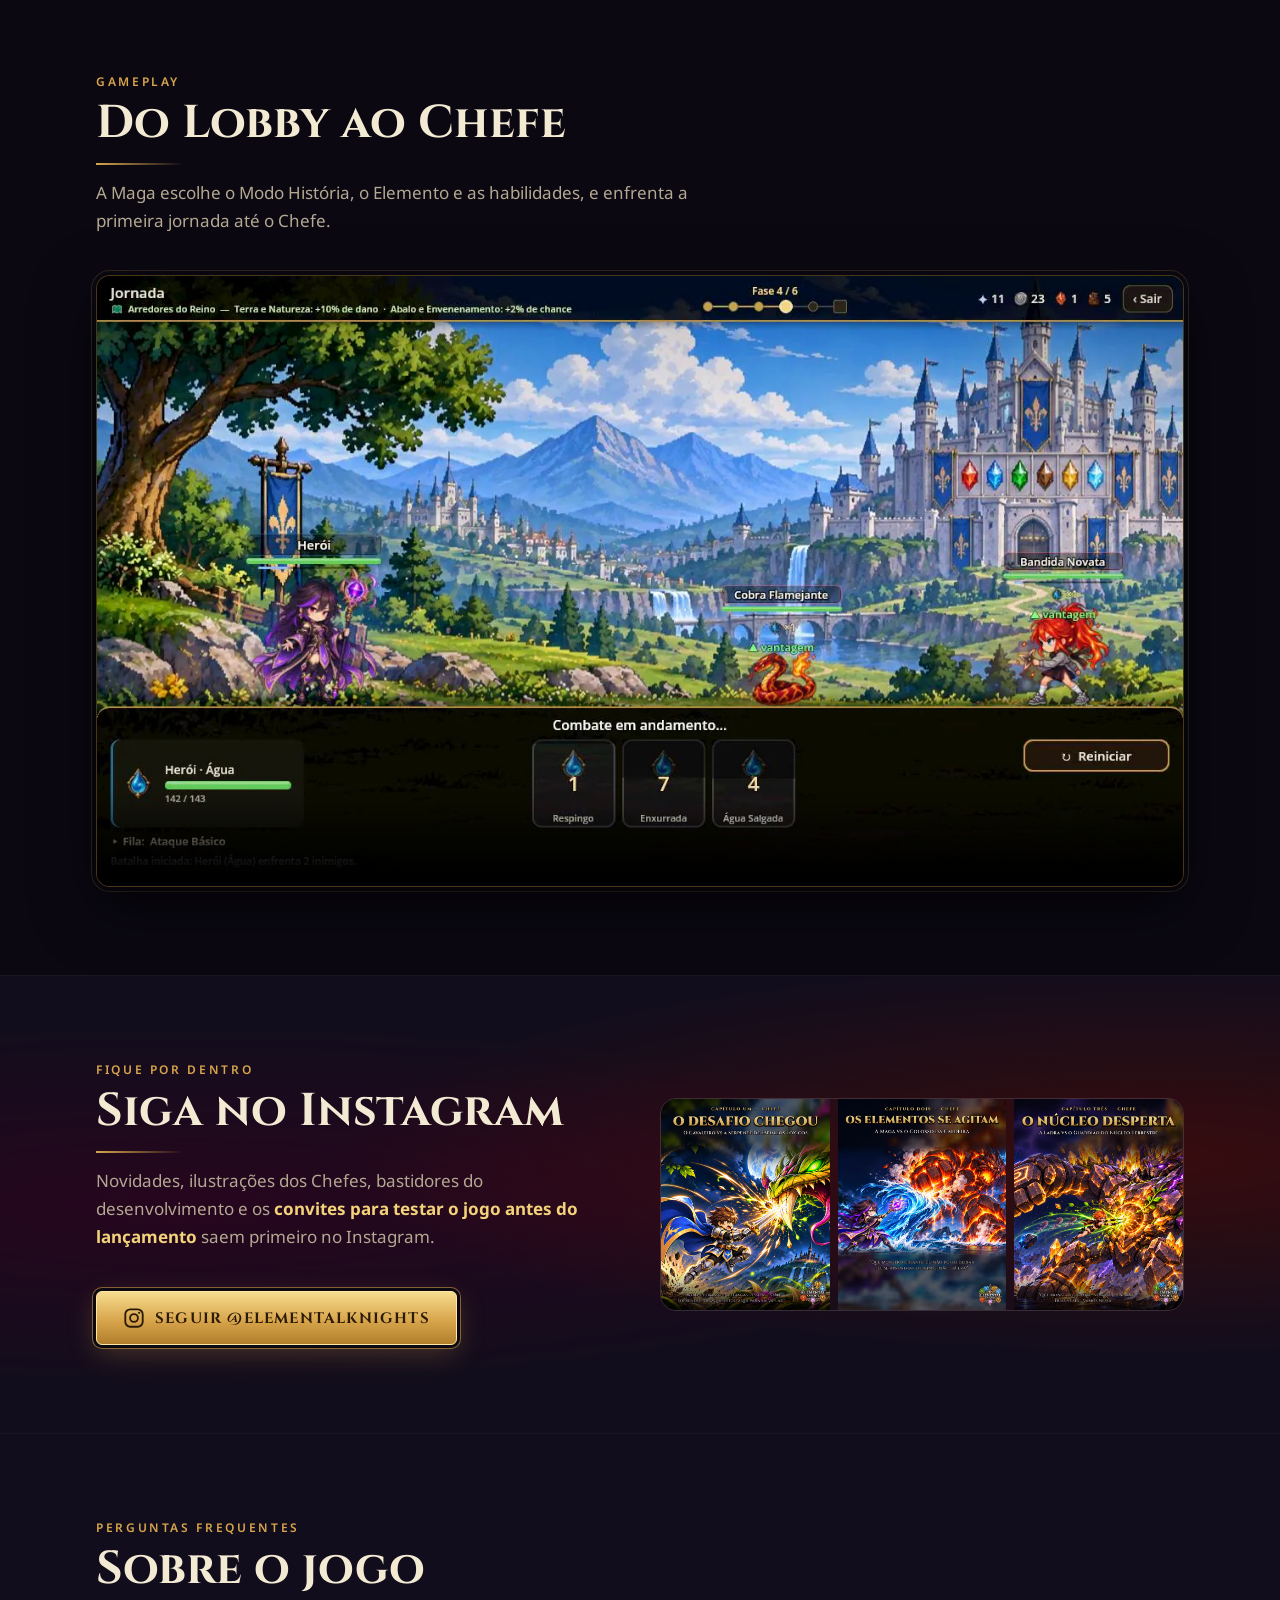
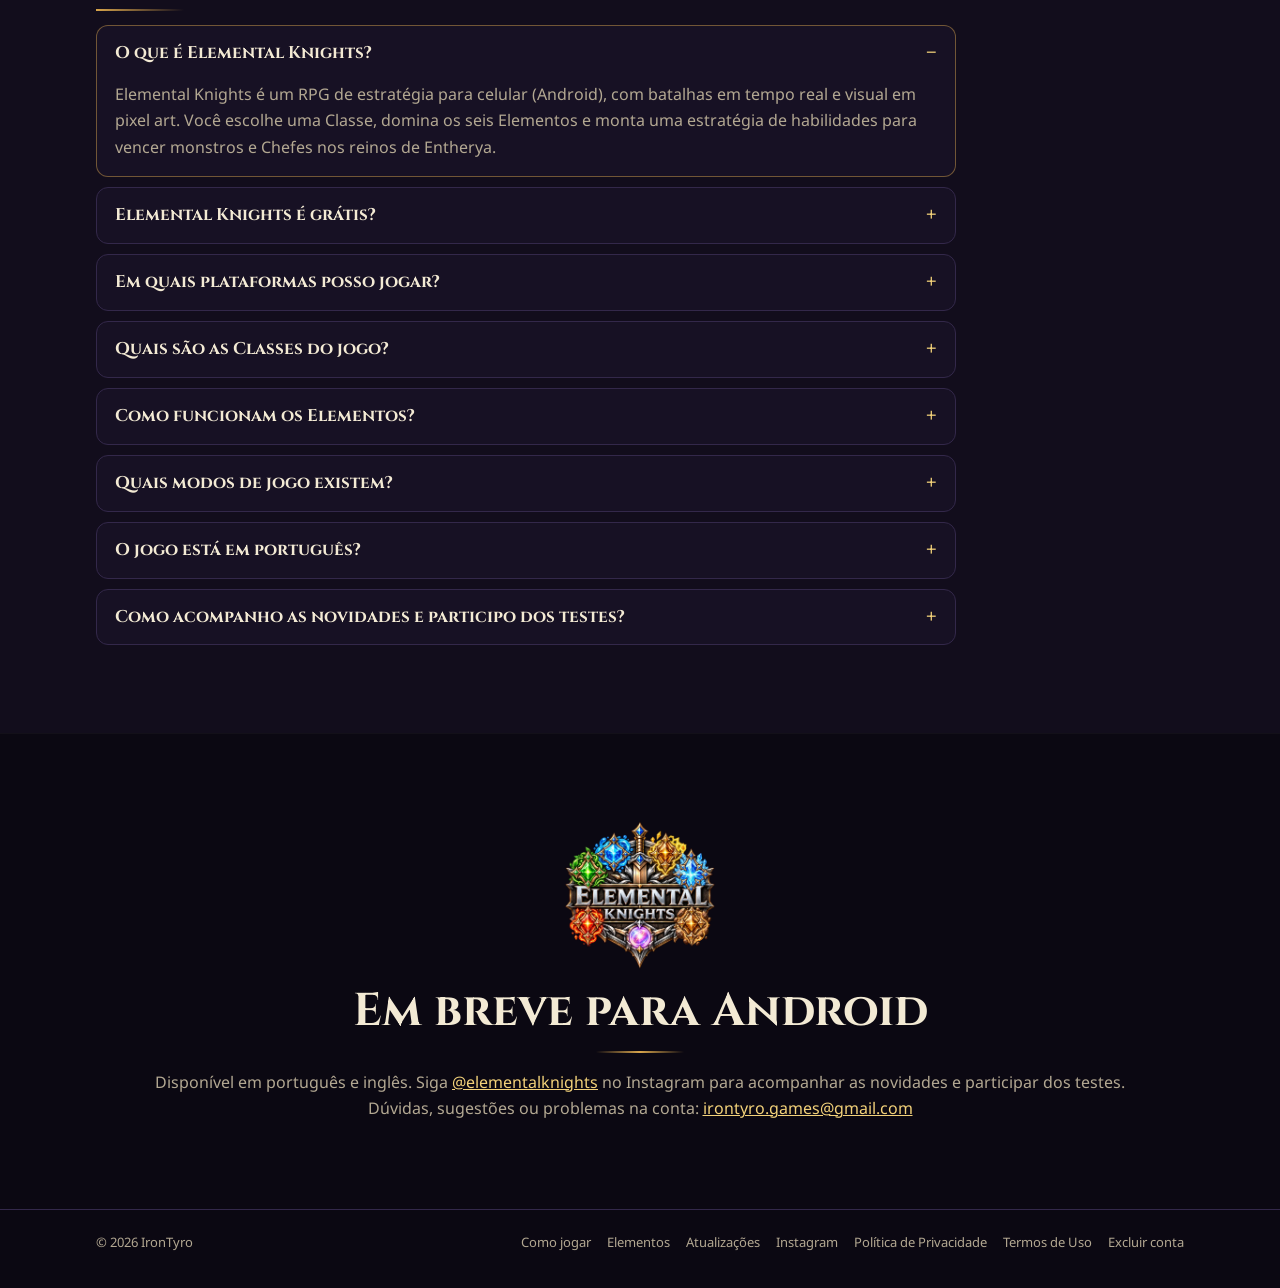
==== commit 9e44e31f: "Novidades: Yarik e o Caldeirão, Login Diário da Rainha, Tier e Reciclagem, trilha sonora e página de" ====
--- a/index.html
+++ b/index.html
@@ -163,7 +163,7 @@
 <link rel="preconnect" href="https://fonts.googleapis.com">
 <link rel="preconnect" href="https://fonts.gstatic.com" crossorigin>
 <link rel="stylesheet" href="https://fonts.googleapis.com/css2?family=Cinzel:wght@600;700;900&family=Noto+Sans:wght@400;500;600;700&display=swap">
-<link rel="stylesheet" href="ek.css?v=8">
+<link rel="stylesheet" href="ek.css?v=9">
 </head>
 <body>
 
@@ -176,6 +176,8 @@
       <a href="#modos">Modos</a>
       <a href="#bestiario">Bestiário</a>
       <a href="#forja">Forja</a>
+      <a href="#trilha">Trilha</a>
+      <a href="atualizacoes.html">Atualizações</a>
       <a href="como-jogar.html">Como jogar</a>
       <a href="elementos/">Elementos</a>
       <a href="#perguntas">Perguntas</a>
@@ -206,7 +208,7 @@
     <div class="wrap">
       <p class="eyebrow">O que há de novo</p>
       <h2>Entherya cresceu</h2>
-      <p class="intro">Um novo Capítulo na Floresta Densa, o Grimório renovado e muito mais para fazer entre uma batalha e outra.</p>
+      <p class="intro">Um novo Capítulo, um novo morador, prêmios todo dia e, pela primeira vez, música: Entherya agora tem trilha sonora própria.</p>
       <div class="news">
         <a class="news-card" href="#capitulo4">
           <img src="img/mapa_florestadensa.webp" alt="" loading="lazy">
@@ -214,25 +216,26 @@
           <h3>A Floresta Densa</h3>
           <p>O Capítulo 4 leva os heróis ao coração da mata, onde o Ent Ancestral, o guardião mais antigo de Entherya, foi corrompido.</p>
         </a>
-        <a class="news-card" href="#bestiario">
-          <img src="img/tela_best_grimorio.webp" alt="" loading="lazy">
-          <span class="tag">Grimório</span>
-          <h3>Bestiário de descobertas</h3>
-          <p>61 criaturas, cada uma com sua história. As que você nunca enfrentou aparecem só como sombra.</p>
+        <a class="news-card" href="#caldeirao">
+          <img src="img/tela_caldeirao.webp" alt="" loading="lazy">
+          <span class="tag">Novo personagem</span>
+          <h3>Yarik, o Alquimista</h3>
+          <p>O Caldeirão ganhou casa própria e um mestre: o Yarik mexe, prova e solta a magia dos seis Elementos em cada Elixir.</p>
+        </a>
+        <a class="news-card" href="#login-diario">
+          <img src="img/tela_login_diario.webp" alt="" loading="lazy">
+          <span class="tag">Todo dia</span>
+          <h3>Login Diário</h3>
+          <p>A Rainha Elysiana recompensa quem volta: um prêmio por dia e o Grande Prêmio para quem vem os 7 dias da semana.</p>
         </a>
         <a class="news-card" href="#forja">
-          <img src="img/tela_elix_forja.webp" alt="" loading="lazy">
-          <span class="tag">Caldeirão</span>
-          <h3>Elixires de Maestria</h3>
-          <p>Prepare Elixires com Gemas Elementais e Água Purificada para fortalecer sua Maestria.</p>
+          <img src="img/tela_tier.webp" alt="" loading="lazy">
+          <span class="tag">Equipamentos</span>
+          <h3>Tier e Reciclagem</h3>
+          <p>Suba o Tier das peças com Massa Elemental: cada nível sorteia mais força e pode oferecer um novo atributo.</p>
         </a>
-        <a class="news-card" href="#modos">
-          <img src="img/tela_dungeon_board.webp" alt="" loading="lazy">
-          <span class="tag">Novo modo</span>
-          <h3>Dungeon</h3>
-          <p>Um tabuleiro de 60 casas: jogue os dados, colete buffs, desvie das armadilhas e vença os Chefes.</p>
-        </a>
-      </div>
+      </div>
+      <p class="more-link"><a href="atualizacoes.html">Ver o histórico de atualizações ›</a></p>
     </div>
   </section>
 
@@ -441,14 +444,65 @@
       </div>
       <div class="forge-text">
         <p class="eyebrow">Yelena, a ferreira</p>
-        <h2>Forja &amp; Caldeirão</h2>
+        <h2>A Forja</h2>
         <ul class="feats">
           <li><b>Forja</b><span>Junte materiais das batalhas e a Yelena forja armas, armaduras e acessórios para todas as Classes. Gemas Elementais influenciam o Elemento da peça.</span></li>
           <li><b>Peças com personalidade</b><span>Além do atributo principal, toda peça traz um atributo secundário. As peças com Elemento ganham ainda um Poder Elemental: mais dano daquele Elemento ou mais chance do seu efeito especial.</span></li>
-          <li><b>Oito raridades</b><span>De Básico a Mítico. Cada raridade pede um Nível mínimo do herói para vestir, então o arsenal cresce junto com você.</span></li>
-          <li><b>Combinação</b><span>Junte peças da mesma raridade e transforme-as numa peça da raridade seguinte.</span></li>
-          <li><b>Caldeirão</b><span>Prepare Elixires de Maestria Pequenos, Médios e Grandes com Gemas Elementais, Água Purificada e materiais das batalhas.</span></li>
+          <li><b>Tier, do 0 ao 5</b><span>Cada Tier aumenta o atributo principal num valor sorteado e pode oferecer outro atributo secundário: você escolhe se troca. Nos Tiers 4 e 5, o Poder Elemental também sobe.</span></li>
+          <li><b>Reciclagem e Massa Elemental</b><span>A peça que sobrou vira Massa Elemental, o ingrediente do Tier. Os Chefes dos Capítulos também deixam um pouco.</span></li>
+          <li><b>Oito raridades e Combinação</b><span>De Básico a Mítico. Junte peças da mesma raridade e transforme-as numa peça da raridade seguinte.</span></li>
         </ul>
+      </div>
+    </div>
+  </section>
+
+  <section id="caldeirao" class="band band-cauldron">
+    <div class="wrap forge forge-flip">
+      <div class="forge-text">
+        <p class="eyebrow">Yarik, o Alquimista</p>
+        <h2>O Caldeirão</h2>
+        <ul class="feats">
+          <li><b>Elixires de Maestria</b><span>Pequenos, Médios e Grandes: cada um sobe a Maestria de um Elemento, e o Grande leva uma Orbe Elemental.</span></li>
+          <li><b>Um por vez, com calma</b><span>O Yarik prepara um Elixir de cada vez. Com pressa? Dá para acelerar.</span></li>
+          <li><b>Ingredientes das batalhas</b><span>Gemas do Elemento, Água Purificada e os materiais que os monstros deixam.</span></li>
+        </ul>
+        <div class="elixirs" aria-label="Elixires dos seis Elementos">
+          <img src="img/elixir_fogo.webp" alt="Elixir de Fogo" loading="lazy"><img src="img/elixir_agua.webp" alt="Elixir de Água" loading="lazy"><img src="img/elixir_terra.webp" alt="Elixir de Terra" loading="lazy"><img src="img/elixir_gelo.webp" alt="Elixir de Gelo" loading="lazy"><img src="img/elixir_raio.webp" alt="Elixir de Raio" loading="lazy"><img src="img/elixir_natureza.webp" alt="Elixir de Natureza" loading="lazy">
+        </div>
+      </div>
+      <div class="forge-art alch-art" aria-label="Yarik, o Alquimista, preparando um Elixir no caldeirão" role="img">
+        <div class="smith alch">
+          <img class="f f1" src="img/yarik_action1.webp" alt="" loading="lazy">
+          <img class="f f2" src="img/yarik_action2.webp" alt="" loading="lazy">
+          <img class="f f3" src="img/yarik_action3.webp" alt="" loading="lazy">
+          <img class="f f4" src="img/yarik_action4.webp" alt="" loading="lazy">
+        </div>
+      </div>
+    </div>
+  </section>
+
+  <section id="login-diario" class="band band-queen">
+    <div class="wrap queen">
+      <img class="queen-art" src="img/busto_rainha_alegre.webp" alt="Rainha Elysiana" loading="lazy">
+      <div>
+        <p class="eyebrow">Rainha Elysiana</p>
+        <h2>Volte todo dia</h2>
+        <p>A cada dia que você entra no jogo, a Rainha Elysiana entrega o próximo prêmio da semana: Prata, materiais, Gemas, Elixires e, no 7º dia, o Grande Prêmio com Ouro e Pedra Preciosa. Faltou um dia? Você continua de onde parou.</p>
+        <p class="note">Junto com as Missões Diárias e o Baú do dia, sempre tem um motivo para passar em Entherya.</p>
+      </div>
+    </div>
+  </section>
+
+  <section id="trilha" class="band band-music">
+    <div class="wrap">
+      <p class="eyebrow">Trilha sonora original</p>
+      <h2>Ouça Entherya</h2>
+      <p class="intro">Cada lugar tem a sua música: a Base, a Forja, o Caldeirão, a Loja, o Grimório, as batalhas e os Chefes. Escute alguns temas:</p>
+      <div class="tracks">
+        <figure class="track"><figcaption><b>Tema de Elemental Knights</b><span>Tela de título</span></figcaption><audio controls preload="none" src="audio/mus_titulo.ogg"></audio></figure>
+        <figure class="track"><figcaption><b>Batalha</b><span>As lutas da Jornada</span></figcaption><audio controls preload="none" src="audio/mus_batalha.ogg"></audio></figure>
+        <figure class="track"><figcaption><b>O Caldeirão do Yarik</b><span>Alquimia</span></figcaption><audio controls preload="none" src="audio/mus_alquimia.ogg"></audio></figure>
+        <figure class="track"><figcaption><b>Chefe Final</b><span>O último Chefe de cada Capítulo</span></figcaption><audio controls preload="none" src="audio/mus_chefe_final.ogg"></audio></figure>
       </div>
     </div>
   </section>
@@ -459,7 +513,7 @@
       <h2>Muito mais para fazer</h2>
       <div class="extras">
         <div class="extra"><img src="img/icone_mod_conquistas.webp" alt=""><h3>Missões e Conquistas</h3><p>Missões novas todo dia e Conquistas para guardar de lembrança.</p></div>
-        <div class="extra"><img src="img/icone_mod_login.webp" alt=""><h3>Baú do dia</h3><p>Junte as chaves das missões diárias e abra o Baú.</p></div>
+        <div class="extra"><img src="img/icone_mod_login.webp" alt=""><h3>Login Diário e Baú do dia</h3><p>Um prêmio por dia de login e o Baú das missões diárias.</p></div>
         <div class="extra"><img src="img/icone_mod_loja.webp" alt=""><h3>Mercado</h3><p>Venda e compre equipamentos de outros jogadores com Prata.</p></div>
         <div class="extra"><img src="img/icone_mod_calendario.webp" alt=""><h3>Farm Offline</h3><p>Seu herói continua juntando recompensas enquanto você está fora.</p></div>
         <div class="extra"><img src="img/icone_mod_missoes.webp" alt=""><h3>Ranking</h3><p>Dispute o maior Nível e a maior Maestria em cada Elemento.</p></div>
@@ -568,6 +622,7 @@
     <nav aria-label="Documentos">
       <a href="como-jogar.html">Como jogar</a>
       <a href="elementos/">Elementos</a>
+      <a href="atualizacoes.html">Atualizações</a>
       <a href="https://www.instagram.com/elementalknights/">Instagram</a>
       <a href="https://irontyro.github.io/privacidade.html">Política de Privacidade</a>
       <a href="https://irontyro.github.io/termos.html">Termos de Uso</a>
--- a/ek.css
+++ b/ek.css
@@ -612,3 +612,55 @@
 .chapter img[src*="monstros/"] { object-fit: contain; background: radial-gradient(ellipse at 50% 65%, #6fbf5533, transparent 70%), var(--surface); padding: 18px; }
 .strategy p + p { margin-top: 16px; }
 .strategy .cta-ghost, .el-more .cta-ghost { display: inline-block; }
+
+/* --- caldeirão (Yarik) — nov/2026 */
+.band-cauldron {
+  background:
+    radial-gradient(ellipse at 72% 60%, #8f6bff2e, transparent 55%),
+    linear-gradient(var(--night), var(--night-2) 50%, var(--night));
+}
+.forge-flip { grid-template-columns: 1fr 1.05fr; }
+@media (max-width: 900px) { .forge-flip { grid-template-columns: 1fr; } .forge-flip .alch-art { order: -1; } }
+.alch-art { aspect-ratio: 1219 / 1290; max-width: 480px; }
+/* ciclo igual ao do jogo: mexer .55s, ingrediente .45s, explosão .30s, provar .55s */
+.smith.alch .f { animation-duration: 1.85s; }
+.smith.alch .f1 { animation-name: a1; } .smith.alch .f2 { animation-name: a2; } .smith.alch .f3 { animation-name: a3; } .smith.alch .f4 { animation-name: a4; }
+@keyframes a1 { 0% { opacity: 1; } 29.7% { opacity: 0; } }
+@keyframes a2 { 0% { opacity: 0; } 29.7% { opacity: 1; } 54% { opacity: 0; } }
+@keyframes a3 { 0% { opacity: 0; } 54% { opacity: 1; } 70.3% { opacity: 0; } }
+@keyframes a4 { 0% { opacity: 0; } 70.3% { opacity: 1; } 100% { opacity: 1; } }
+.elixirs { display: flex; flex-wrap: wrap; gap: 10px; margin-top: 22px; }
+.elixirs img { width: 56px; height: 56px; }
+.inline-ic { width: 22px; height: 22px; vertical-align: -5px; margin-left: 4px; }
+.more-link { margin: 26px 0 0; text-align: right; font-weight: 600; }
+
+/* --- Login Diário (Rainha Elysiana) */
+.band-queen { background: linear-gradient(var(--night), #1a1230 50%, var(--night)); }
+.queen { display: grid; grid-template-columns: 300px 1fr; gap: 36px; align-items: center; }
+.queen-art { width: 100%; max-width: 300px; border-radius: 16px; filter: drop-shadow(0 10px 30px #d8a54b33); }
+.queen .note { color: var(--muted); }
+@media (max-width: 760px) { .queen { grid-template-columns: 1fr; text-align: center; } .queen-art { margin: 0 auto; max-width: 220px; } }
+
+/* --- trilha sonora */
+.band-music { background: radial-gradient(ellipse at 50% 0%, #d8a54b1f, transparent 60%), var(--night); }
+.tracks { display: grid; grid-template-columns: repeat(auto-fit, minmax(260px, 1fr)); gap: 16px; }
+.track { margin: 0; padding: 16px; border: 1px solid #d8a54b44; border-radius: 12px; background: #120d1ccc; display: grid; gap: 10px; }
+.track figcaption { display: grid; gap: 2px; }
+.track b { font: 700 16px/1.3 var(--display); color: var(--gold-hi); }
+.track span { color: var(--muted); font-size: 14px; }
+.track audio { width: 100%; }
+@media (prefers-reduced-motion: reduce) {
+  .smith.alch .f { animation: none; opacity: 0; }
+  .smith.alch .f1 { opacity: 1; }
+}
+
+/* --- página de atualizações */
+.updates { display: grid; gap: 22px; }
+.updates .upd { max-width: 820px; }
+.guide-page .band-updates { padding-top: 24px; }
+.upd { padding: 20px 22px; border: 1px solid #d8a54b44; border-radius: 14px; background: #120d1ccc; }
+.upd header { display: flex; flex-wrap: wrap; align-items: baseline; justify-content: space-between; gap: 8px; margin-bottom: 8px; }
+.upd h2 { font: 700 22px/1.2 var(--display); color: var(--gold-hi); margin: 0; }
+.upd time { color: var(--muted); font-size: 14px; }
+.upd ul { margin: 0; padding-left: 20px; display: grid; gap: 6px; }
+.upd li { color: var(--ink, #f3ead4); }
